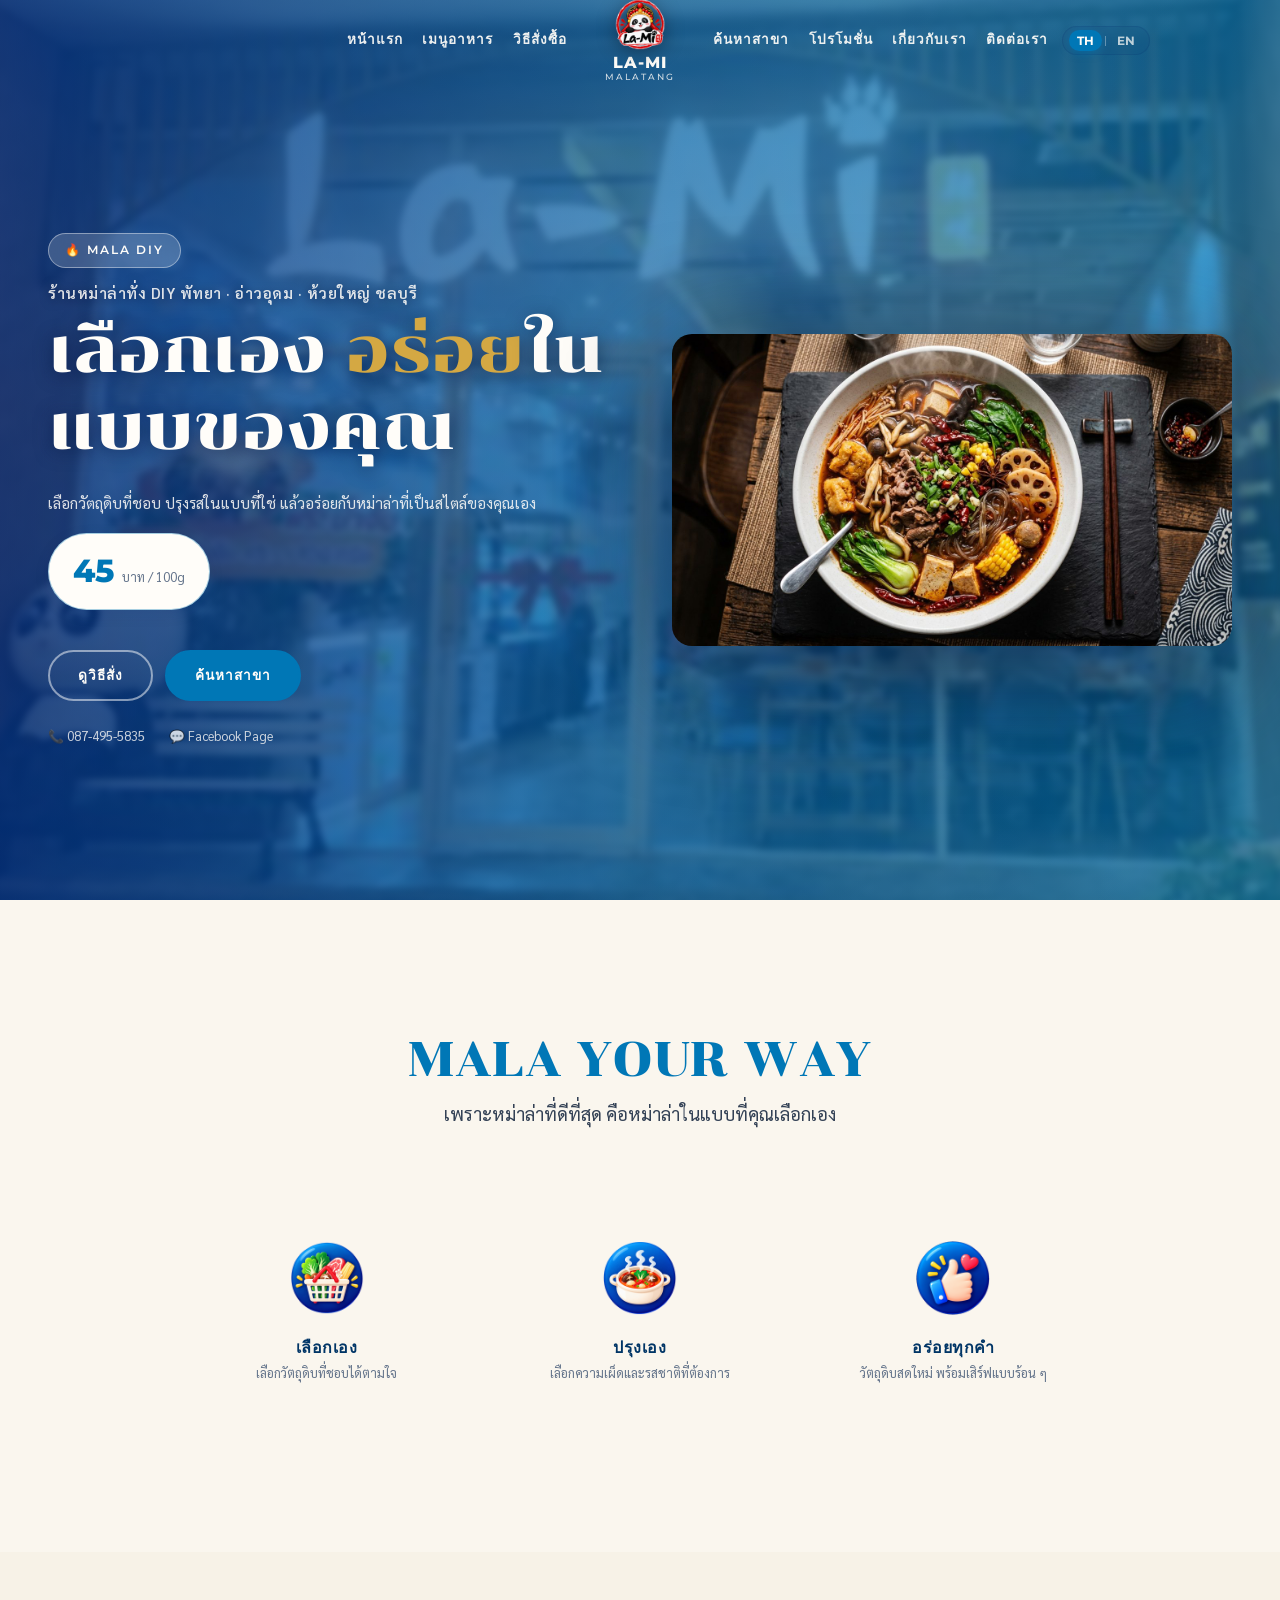
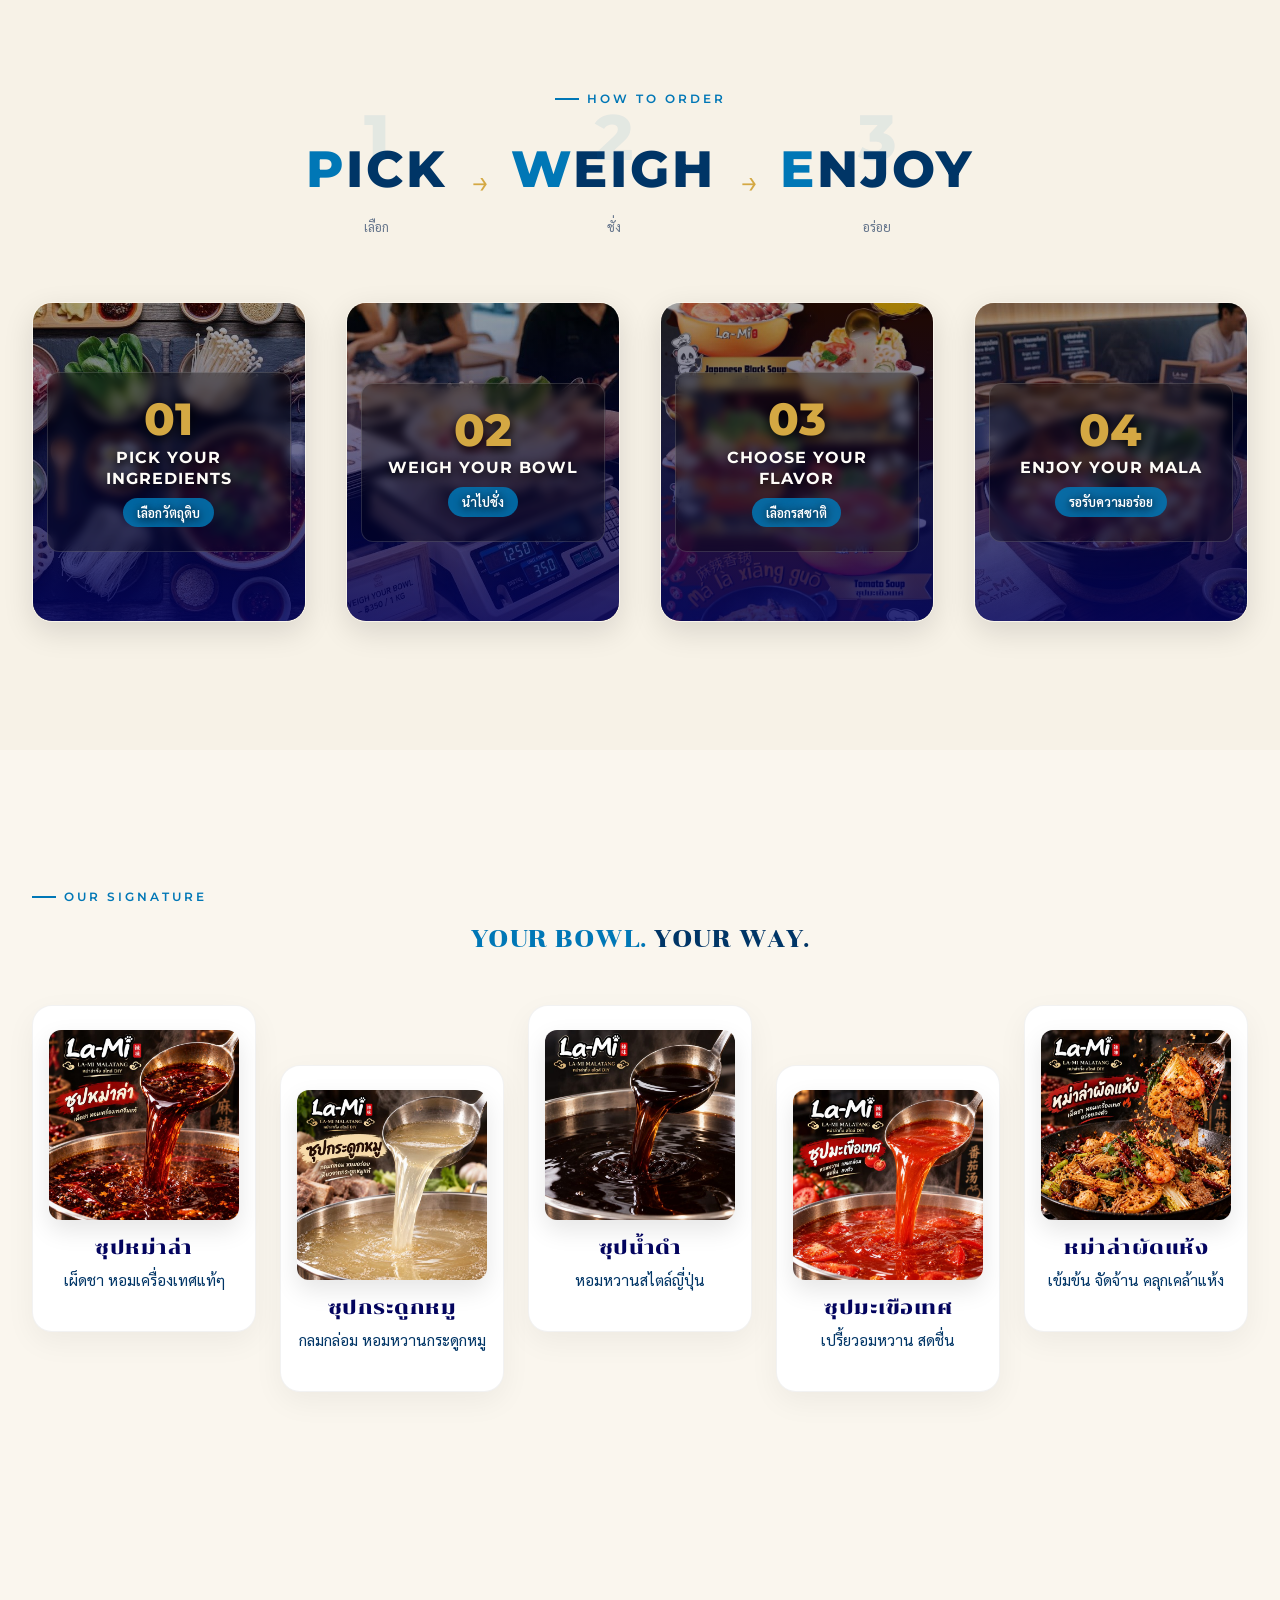
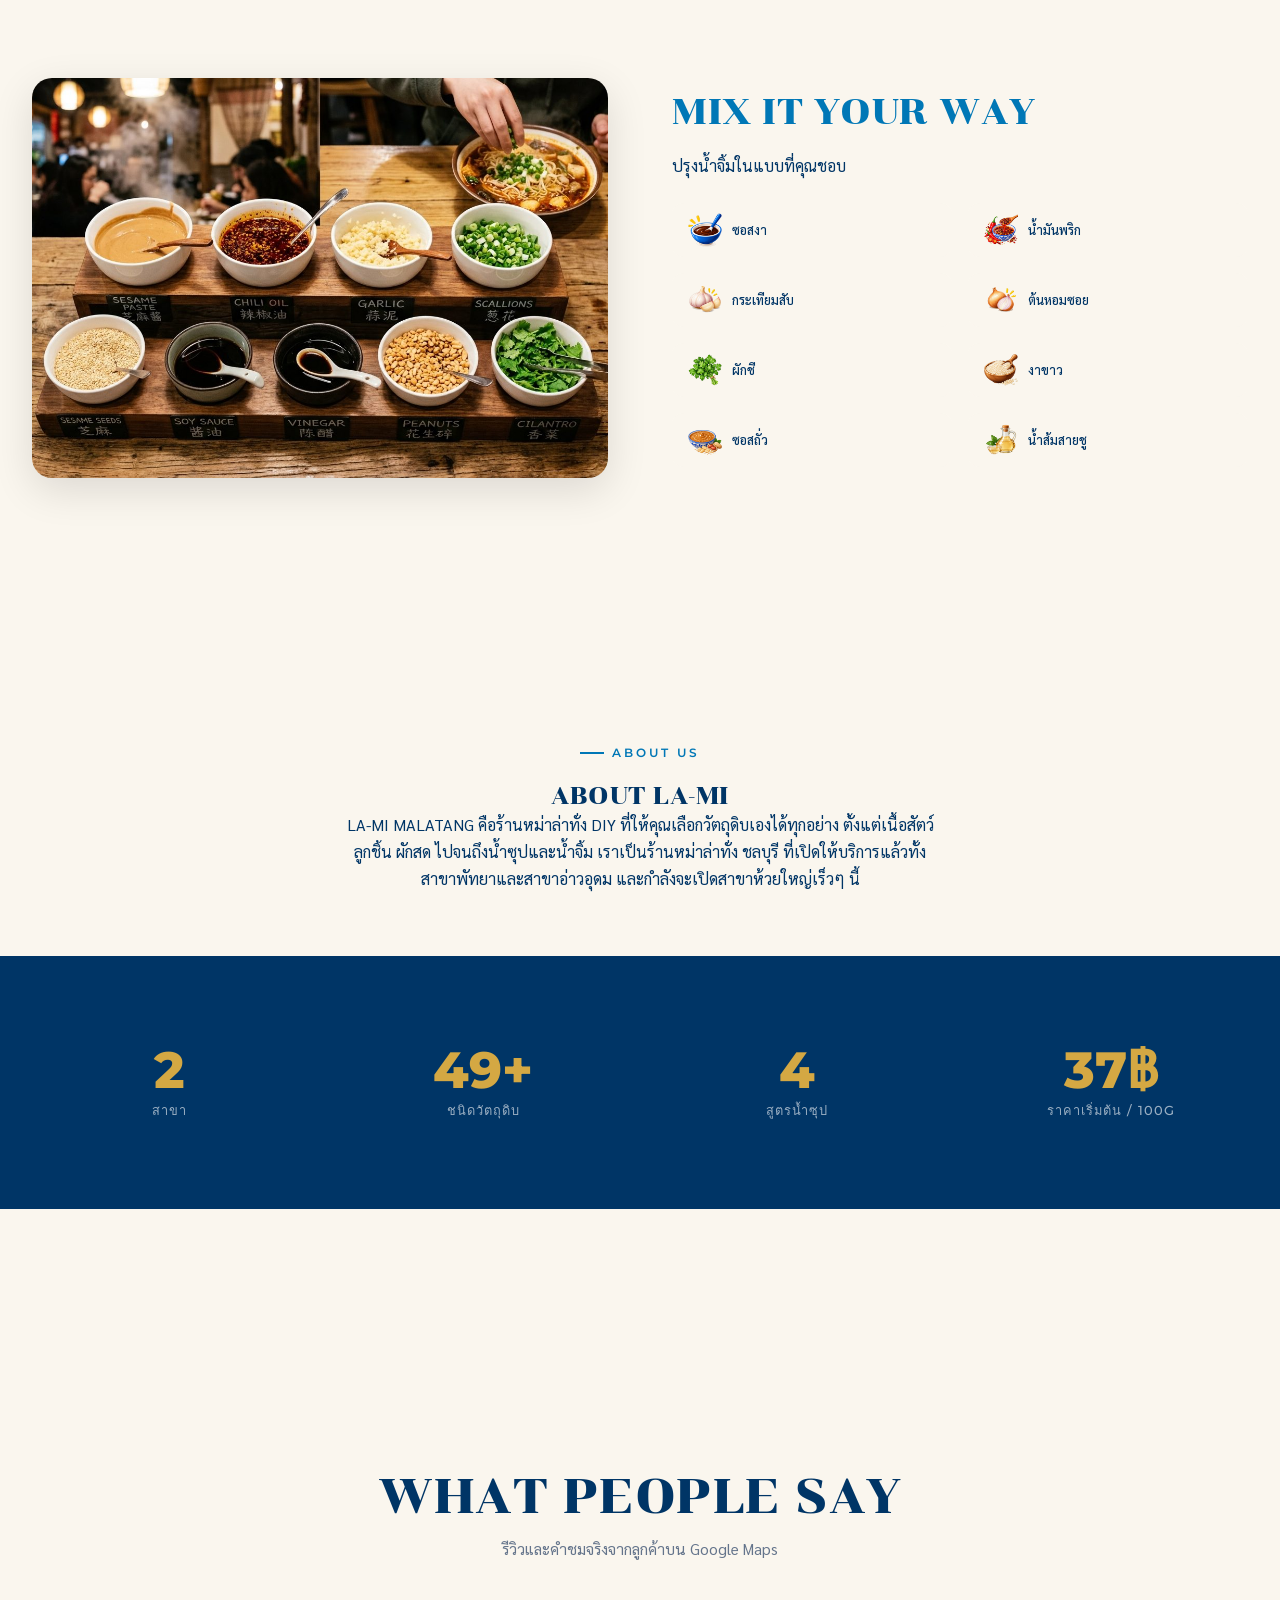
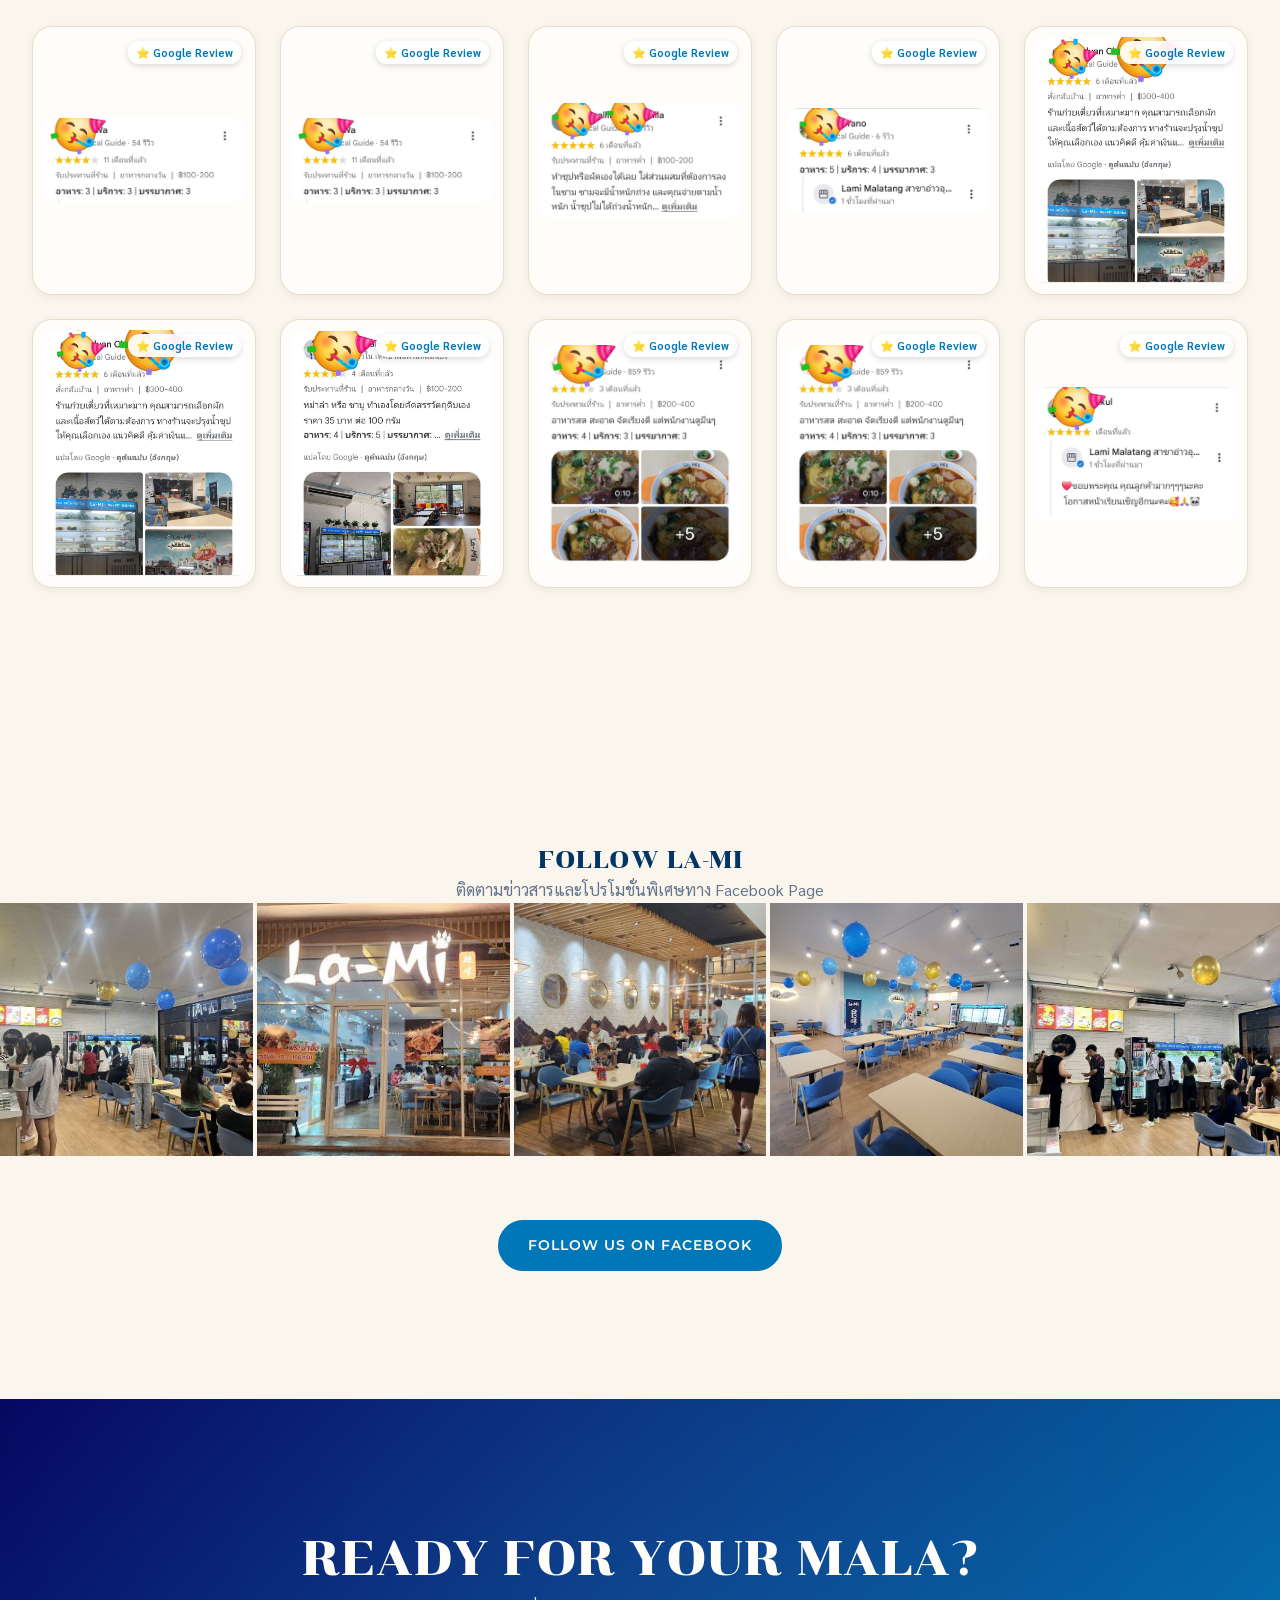
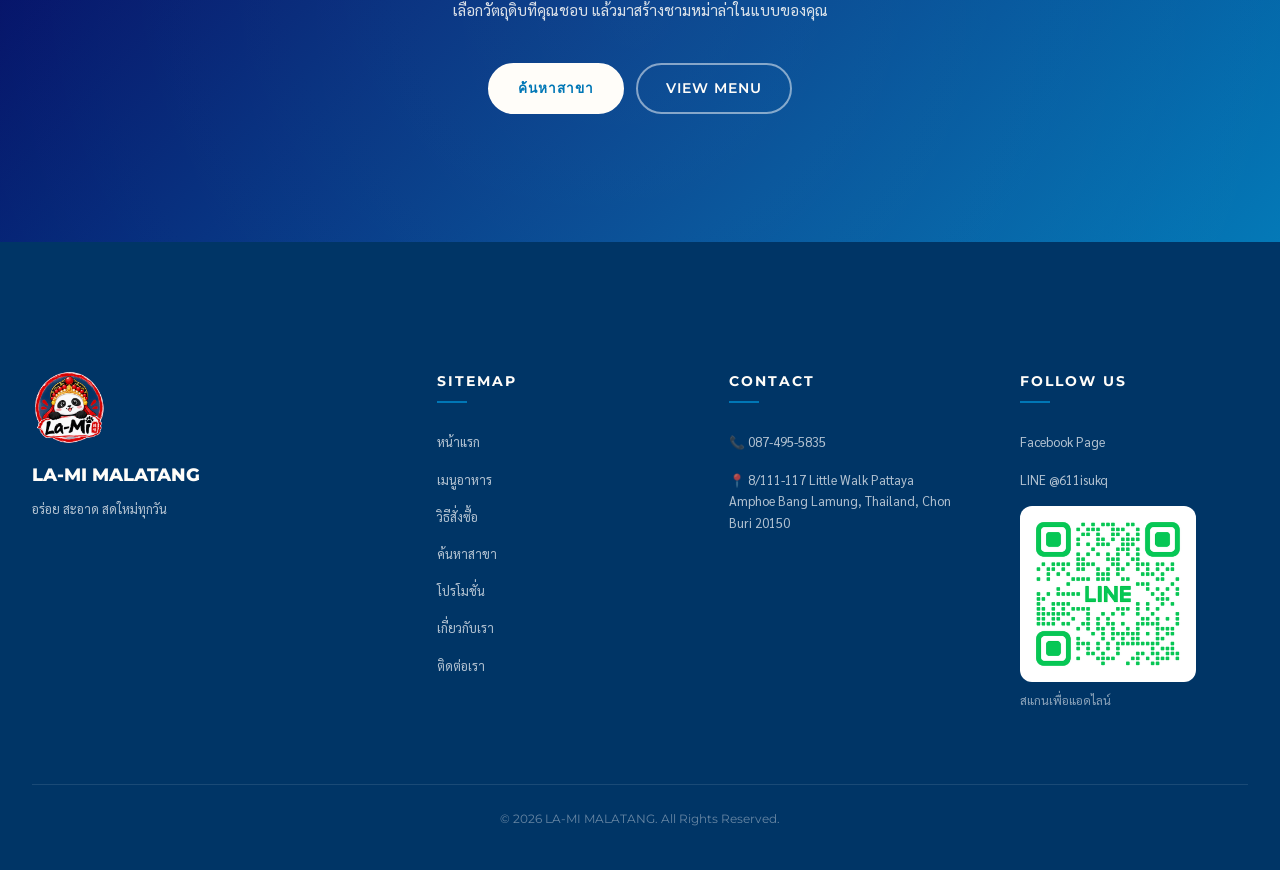
==== index.html @ 92bacda1 "feat: swap in the round panda logo and name Huai Yai in the homepage description Replace the wide ho" ====
<!DOCTYPE html>
<html lang="th">
<head>
    <meta charset="UTF-8">
    <meta name="viewport" content="width=device-width, initial-scale=1.0">
    <title data-i18n="doc_title_home">LA-MI MALATANG | ร้านหม่าล่าทั่ง DIY พัทยา - อ่าวอุดม - ห้วยใหญ่ ชลบุรี</title>
    <meta name="description" content="LA-MI MALATANG ร้านหม่าล่าทั่ง DIY พัทยา - อ่าวอุดม - ห้วยใหญ่ ชลบุรี เลือกวัตถุดิบและน้ำซุปเองได้ ชั่งน้ำหนัก 45 บาท/100g ดูเมนู โปรโมชั่น และข้อมูลทุกสาขา">
    <link rel="icon" href="/favicon.ico" sizes="any">
    <link rel="icon" type="image/png" sizes="48x48" href="/assets/images/favicon-48.png">
    <link rel="icon" type="image/png" sizes="96x96" href="/assets/images/favicon-96.png">
    <link rel="icon" type="image/png" sizes="192x192" href="/assets/images/icon-192.png">
    <link rel="apple-touch-icon" sizes="180x180" href="/assets/images/apple-touch-icon.png">
    <link rel="stylesheet" href="/assets/css/styles.css?v=20260922a">
    <link rel="canonical" href="https://www.la-mi-malatang.com/">
    <meta name="robots" content="index, follow, max-image-preview:large">
    <meta name="theme-color" content="#0077B6">

    <!-- OPEN GRAPH / SOCIAL SHARING -->
    <meta property="og:type" content="restaurant">
    <meta property="og:site_name" content="LA-MI MALATANG">
    <meta property="og:locale" content="th_TH">
    <meta property="og:locale:alternate" content="en_US">
    <meta property="og:url" content="https://www.la-mi-malatang.com/">
    <meta property="og:title" content="LA-MI MALATANG | ร้านหม่าล่าทั่ง DIY พัทยา - อ่าวอุดม - ห้วยใหญ่ ชลบุรี">
    <meta property="og:description" content="LA-MI MALATANG ร้านหม่าล่าทั่ง DIY พัทยา - อ่าวอุดม - ห้วยใหญ่ ชลบุรี เลือกวัตถุดิบและน้ำซุปเองได้ ชั่งน้ำหนัก 45 บาท/100g ดูเมนู โปรโมชั่น และข้อมูลทุกสาขา">
    <meta property="og:image" content="https://www.la-mi-malatang.com/assets/images/hero_mala_bowl.jpg">
    <meta property="og:image:alt" content="LA-MI MALATANG หม่าล่าทั่ง">
    <meta name="twitter:card" content="summary_large_image">
    <meta name="twitter:title" content="LA-MI MALATANG | ร้านหม่าล่าทั่ง DIY พัทยา - อ่าวอุดม - ห้วยใหญ่ ชลบุรี">
    <meta name="twitter:description" content="LA-MI MALATANG ร้านหม่าล่าทั่ง DIY พัทยา - อ่าวอุดม - ห้วยใหญ่ ชลบุรี เลือกวัตถุดิบและน้ำซุปเองได้ ชั่งน้ำหนัก 45 บาท/100g ดูเมนู โปรโมชั่น และข้อมูลทุกสาขา">
    <meta name="twitter:image" content="https://www.la-mi-malatang.com/assets/images/hero_mala_bowl.jpg">

    <!-- STRUCTURED DATA (Schema.org / JSON-LD) -->
    <script type="application/ld+json">
{
  "@context": "https://schema.org",
  "@graph": [
    {
      "@type": "Organization",
      "@id": "https://www.la-mi-malatang.com/#organization",
      "name": "LA-MI MALATANG",
      "alternateName": "ลามิ หม่าล่าทั่ง",
      "url": "https://www.la-mi-malatang.com/",
      "logo": {
        "@type": "ImageObject",
        "url": "https://www.la-mi-malatang.com/assets/images/logo.png"
      },
      "telephone": "+66874955835",
      "sameAs": [
        "https://www.facebook.com/profile.php?id=100093087823403",
        "https://lin.ee/z2csSbv"
      ],
      "contactPoint": [
        {
          "@type": "ContactPoint",
          "telephone": "+66874955835",
          "contactType": "customer service",
          "availableLanguage": [
            "th",
            "en"
          ]
        }
      ]
    },
    {
      "@type": "WebSite",
      "@id": "https://www.la-mi-malatang.com/#website",
      "url": "https://www.la-mi-malatang.com/",
      "name": "LA-MI MALATANG",
      "inLanguage": [
        "th",
        "en"
      ],
      "publisher": {
        "@id": "https://www.la-mi-malatang.com/#organization"
      }
    },
    {
      "@type": "Restaurant",
      "@id": "https://www.la-mi-malatang.com/branches/pattaya#restaurant",
      "name": "LA-MI MALATANG PATTAYA",
      "alternateName": "ลามิ หม่าล่าทั่ง สาขาพัทยา",
      "image": "https://www.la-mi-malatang.com/assets/images/branches/branch_pattaya.jpg",
      "url": "https://www.la-mi-malatang.com/branches/pattaya",
      "telephone": "+66874955835",
      "priceRange": "฿฿",
      "currenciesAccepted": "THB",
      "servesCuisine": [
        "Chinese",
        "Sichuan",
        "Malatang"
      ],
      "hasMenu": "https://www.la-mi-malatang.com/menu",
      "parentOrganization": {
        "@id": "https://www.la-mi-malatang.com/#organization"
      },
      "address": {
        "@type": "PostalAddress",
        "streetAddress": "8/111-117 Little Walk Pattaya",
        "addressLocality": "Bang Lamung",
        "addressRegion": "Chon Buri",
        "addressCountry": "TH",
        "postalCode": "20150"
      },
      "openingHoursSpecification": [
        {
          "@type": "OpeningHoursSpecification",
          "dayOfWeek": [
            "Monday",
            "Tuesday",
            "Wednesday",
            "Thursday",
            "Friday",
            "Saturday",
            "Sunday"
          ],
          "opens": "11:00",
          "closes": "22:00"
        }
      ],
      "hasMap": "https://www.google.com/maps?cid=8609748477386677717",
      "sameAs": [
        "https://www.facebook.com/profile.php?id=100093087823403",
        "https://lin.ee/z2csSbv"
      ],
      "geo": {
        "@type": "GeoCoordinates",
        "latitude": "12.9357576",
        "longitude": "100.9011316"
      }
    },
    {
      "@type": "Restaurant",
      "@id": "https://www.la-mi-malatang.com/branches/ao-udom#restaurant",
      "name": "LA-MI MALATANG AO UDOM",
      "alternateName": "ลามิ หม่าล่าทั่ง สาขาอ่าวอุดม",
      "image": "https://www.la-mi-malatang.com/assets/images/branches/branch_aoudom.jpg",
      "url": "https://www.la-mi-malatang.com/branches/ao-udom",
      "telephone": "+66874955835",
      "priceRange": "฿฿",
      "currenciesAccepted": "THB",
      "servesCuisine": [
        "Chinese",
        "Sichuan",
        "Malatang"
      ],
      "hasMenu": "https://www.la-mi-malatang.com/menu",
      "parentOrganization": {
        "@id": "https://www.la-mi-malatang.com/#organization"
      },
      "address": {
        "@type": "PostalAddress",
        "streetAddress": "อ่าวอุดม",
        "addressLocality": "ศรีราชา",
        "addressRegion": "ชลบุรี",
        "addressCountry": "TH"
      },
      "openingHoursSpecification": [
        {
          "@type": "OpeningHoursSpecification",
          "dayOfWeek": [
            "Monday",
            "Tuesday",
            "Wednesday",
            "Thursday",
            "Friday",
            "Saturday",
            "Sunday"
          ],
          "opens": "11:00",
          "closes": "22:00"
        }
      ],
      "hasMap": "https://www.google.com/maps?cid=16844624302920910199",
      "sameAs": [
        "https://www.facebook.com/profile.php?id=100093087823403",
        "https://lin.ee/z2csSbv"
      ],
      "geo": {
        "@type": "GeoCoordinates",
        "latitude": "13.1233579",
        "longitude": "100.9144000"
      }
    },
    {
      "@type": "Restaurant",
      "@id": "https://www.la-mi-malatang.com/branches/huai-yai#restaurant",
      "name": "LA-MI MALATANG HUAI YAI",
      "alternateName": "ลามิ หม่าล่าทั่ง สาขาห้วยใหญ่",
      "image": "https://www.la-mi-malatang.com/assets/images/branches/branch_huaiyai_coming_soon.jpg",
      "url": "https://www.la-mi-malatang.com/branches/huai-yai",
      "telephone": "+66874955835",
      "priceRange": "฿฿",
      "currenciesAccepted": "THB",
      "servesCuisine": [
        "Chinese",
        "Sichuan",
        "Malatang"
      ],
      "hasMenu": "https://www.la-mi-malatang.com/menu",
      "parentOrganization": {
        "@id": "https://www.la-mi-malatang.com/#organization"
      },
      "address": {
        "@type": "PostalAddress",
        "streetAddress": "Huai Yai",
        "addressLocality": "Bang Lamung",
        "addressRegion": "Chon Buri",
        "postalCode": "20150",
        "addressCountry": "TH"
      },
      "geo": {
        "@type": "GeoCoordinates",
        "latitude": "12.8590613",
        "longitude": "100.9201481"
      },
      "hasMap": "https://www.google.com/maps?cid=11926590230340853389",
      "sameAs": [
        "https://www.facebook.com/profile.php?id=100093087823403",
        "https://lin.ee/z2csSbv"
      ]
    }
  ]
}
    </script>
</head>
<body>
    <!-- HEADER -->
    <header class="header">
        <div class="header__inner">
            <div class="header__left">
                <nav class="nav">
                    <a href="/" class="nav__link active" data-i18n="nav_home">HOME</a>
                    <a href="/menu" class="nav__link" data-i18n="nav_menu">MENU</a>
                    <a href="#how-to-order" class="nav__link" data-i18n="nav_how_to_order">HOW TO ORDER</a>
                </nav>
            </div>
            
            <a href="/" class="header__logo">
                <img src="/assets/images/logo.png?v=20260922" alt="LA-MI MALATANG">
                <div class="header__logo-text">LA-MI<small>MALATANG</small></div>
            </a>
            
            <div class="header__right">
                <nav class="nav">
                    <a href="/branches" class="nav__link" data-i18n="nav_branches">BRANCHES</a>
                    <a href="/promotions" class="nav__link" data-i18n="nav_promotions">PROMOTIONS</a>
                    <a href="#about" class="nav__link" data-i18n="nav_about">ABOUT</a>
                    <a href="#contact" class="nav__link" data-i18n="nav_contact">CONTACT</a>
                </nav>
                <div class="lang-switch">
                    <button class="lang-btn active" data-lang="th">TH</button>
                    <span class="lang-divider">|</span>
                    <button class="lang-btn" data-lang="en">EN</button>
                </div>
            </div>
            
            <div class="nav__toggle" id="navToggle">
                <span></span><span></span><span></span>
            </div>
        </div>
    </header>

    <!-- MOBILE MENU -->
    <div class="mobile-menu__overlay" id="mobileOverlay"></div>
    <div class="mobile-menu" id="mobileMenu">
        <a href="/" class="mobile-menu__link active" data-i18n="nav_home">HOME</a>
        <a href="/menu" class="mobile-menu__link" data-i18n="nav_menu">MENU</a>
        <a href="#how-to-order" class="mobile-menu__link" data-i18n="nav_how_to_order">HOW TO ORDER</a>
        <a href="/branches" class="mobile-menu__link" data-i18n="nav_branches">BRANCHES</a>
        <a href="/promotions" class="mobile-menu__link" data-i18n="nav_promotions">PROMOTIONS</a>
        <a href="#about" class="mobile-menu__link" data-i18n="nav_about">ABOUT</a>
        <a href="#contact" class="mobile-menu__link" data-i18n="nav_contact">CONTACT</a>
        <div class="lang-switch lang-switch--mobile">
            <button class="lang-btn active" data-lang="th">TH</button>
            <span class="lang-divider">|</span>
            <button class="lang-btn" data-lang="en">EN</button>
        </div>
        <div class="mobile-menu__cta">
            <a href="/menu" class="btn btn--outline-white" style="color: var(--clr-primary); border-color: var(--clr-primary);" data-i18n="nav_btn_menu">ดูเมนู</a>
            <a href="/branches" class="btn btn--primary" data-i18n="nav_btn_branch">FIND A BRANCH</a>
        </div>
    </div>

    <!-- HERO SECTION -->
    <section id="home" class="hero">
        <div class="hero__bg">
            <img src="/assets/images/branches/branch_pattaya.jpg" width="408" height="270" alt="" aria-hidden="true">
        </div>
        <div class="hero__overlay"></div>
        <div class="hero__content">
            <div class="hero__text">
                <div class="badge badge--primary" data-i18n="hero_badge">🩵 MALA DIY</div>
                <h1><span class="hero__h1-kicker" data-i18n="hero_h1_kicker">ร้านหม่าล่าทั่ง DIY พัทยา · อ่าวอุดม · ห้วยใหญ่ ชลบุรี</span><span data-i18n="hero_title_1">เลือกเอง </span><span class="text-primary" data-i18n="hero_title_accent">อร่อย</span><span data-i18n="hero_title_2">ในแบบของคุณ</span></h1>
                <p class="hero__subtitle" data-i18n="hero_subtitle">เลือกวัตถุดิบที่ชอบ ปรุงรสในแบบที่ใช่ แล้วอร่อยกับหม่าล่าที่เป็นสไตล์ของคุณเอง</p>
                <div class="hero__price">
                    <span class="hero__price-amount">45</span>
                    <span class="hero__price-unit" data-i18n="hero_price_unit">บาท / 100g</span>
                </div>
                <div class="hero__cta btn-group">
                    <a href="#how-to-order" class="btn btn--outline-white" data-i18n="hero_btn_order">ดูวิธีสั่ง</a>
                    <a href="/branches" class="btn btn--primary" data-i18n="hero_btn_branch">ค้นหาสาขา</a>
                </div>
                <div class="hero__contact">
                    <a href="tel:0874955835">📞 087-495-5835</a>
                    <a href="https://www.facebook.com/profile.php?id=100093087823403" target="_blank" rel="noopener">💬 Facebook Page</a>
                </div>
            </div>
            <div class="hero__visual">
                <img src="/assets/images/hero_mala_bowl.jpg" alt="Mala Bowl">
            </div>
        </div>
    </section>

    <!-- BRAND STATEMENT -->
    <section id="brand" class="section brand-statement reveal">
        <div class="container">
            <h2><span data-i18n="brand_title_1">MALA </span><span class="text-primary" data-i18n="brand_title_accent">YOUR</span><span data-i18n="brand_title_2"> WAY</span></h2>
            <p data-i18n="brand_sub">เพราะหม่าล่าที่ดีที่สุด คือหม่าล่าในแบบที่คุณเลือกเอง</p>
            <div class="brand-features">
                <div class="brand-feature">
                    <div class="brand-feature__icon"><img src="/assets/images/icons/feature_pick.png" width="200" height="200" alt="" loading="lazy"></div>
                    <h3 data-i18n="brand_f1_title">เลือกเอง</h3>
                    <p data-i18n="brand_f1_desc">เลือกวัตถุดิบที่ชอบได้ตามใจ</p>
                </div>
                <div class="brand-feature">
                    <div class="brand-feature__icon"><img src="/assets/images/icons/feature_flavor.png" width="200" height="200" alt="" loading="lazy"></div>
                    <h3 data-i18n="brand_f2_title">ปรุงเอง</h3>
                    <p data-i18n="brand_f2_desc">เลือกความเผ็ดและรสชาติที่ต้องการ</p>
                </div>
                <div class="brand-feature">
                    <div class="brand-feature__icon"><img src="/assets/images/icons/feature_enjoy.png" width="200" height="200" alt="" loading="lazy"></div>
                    <h3 data-i18n="brand_f3_title">อร่อยทุกคำ</h3>
                    <p data-i18n="brand_f3_desc">วัตถุดิบสดใหม่ พร้อมเสิร์ฟแบบร้อน ๆ</p>
                </div>
            </div>
        </div>
    </section>

    <!-- HOW TO ORDER -->
    <section id="how-to-order" class="section section--light reveal">
        <div class="container">
            <div class="text-center mb-xl">
                <div class="section-label" data-i18n="order_label">HOW TO ORDER</div>
            </div>
            <div class="order-keywords">
                <div class="order-keyword">
                    <div class="order-keyword__number">1</div>
                    <div class="order-keyword__word"><span>P</span>ICK</div>
                    <div class="order-keyword__sub" data-i18n="order_kw1_sub">เลือก</div>
                </div>
                <div class="order-keyword">
                    <div class="order-keyword__number">2</div>
                    <div class="order-keyword__word"><span>W</span>EIGH</div>
                    <div class="order-keyword__sub" data-i18n="order_kw2_sub">ชั่ง</div>
                </div>
                <div class="order-keyword">
                    <div class="order-keyword__number">3</div>
                    <div class="order-keyword__word"><span>E</span>NJOY</div>
                    <div class="order-keyword__sub" data-i18n="order_kw3_sub">อร่อย</div>
                </div>
            </div>
            <div class="step-cards">
                <div class="step-card">
                    <div class="step-card__bg">
                        <img src="/assets/images/steps/step1_pick.jpg" alt="เลือกวัตถุดิบ">
                    </div>
                    <div class="step-card__overlay"></div>
                    <div class="step-card__content">
                        <div class="step-card__number">01</div>
                        <h3 data-i18n="step1_title">Pick Your Ingredients</h3>
                        <p data-i18n="step1_desc">เลือกวัตถุดิบ</p>
                    </div>
                </div>
                <div class="step-card">
                    <div class="step-card__bg">
                        <img src="/assets/images/steps/step2_weigh.jpg" alt="นำไปชั่ง">
                    </div>
                    <div class="step-card__overlay"></div>
                    <div class="step-card__content">
                        <div class="step-card__number">02</div>
                        <h3 data-i18n="step2_title">Weigh Your Bowl</h3>
                        <p data-i18n="step2_desc">นำไปชั่ง</p>
                    </div>
                </div>
                <div class="step-card">
                    <div class="step-card__bg">
                        <img src="/assets/images/steps/step3_flavor.jpg" alt="เลือกรสชาติ">
                    </div>
                    <div class="step-card__overlay"></div>
                    <div class="step-card__content">
                        <div class="step-card__number">03</div>
                        <h3 data-i18n="step3_title">Choose Your Flavor</h3>
                        <p data-i18n="step3_desc">เลือกรสชาติ</p>
                    </div>
                </div>
                <div class="step-card">
                    <div class="step-card__bg">
                        <img src="/assets/images/steps/step4_enjoy.jpg" alt="รอรับความอร่อย">
                    </div>
                    <div class="step-card__overlay"></div>
                    <div class="step-card__content">
                        <div class="step-card__number">04</div>
                        <h3 data-i18n="step4_title">Enjoy Your Mala</h3>
                        <p data-i18n="step4_desc">รอรับความอร่อย</p>
                    </div>
                </div>
            </div>
        </div>
    </section>

    <!-- SIGNATURE SOUPS ZIGZAG -->
    <section id="signature-soups" class="section reveal">
        <div class="container container-wide">
            <div class="section-label text-center">OUR SIGNATURE</div>
            <h2 class="text-center mb-xl"><span class="text-primary">YOUR BOWL.</span> YOUR WAY.</h2>
            
            <div class="staggered-soups">
                <!-- 1 -->
                <div class="staggered-item staggered-up reveal-up" style="transition-delay: 0.1s;">
                    <div class="staggered-img">
                        <img src="/assets/images/menu/soup_mala.jpg" width="700" height="700" alt="ซุปหม่าล่า" loading="lazy">
                    </div>
                    <h3 class="staggered-title">ซุปหม่าล่า</h3>
                    <p>เผ็ดชา หอมเครื่องเทศแท้ๆ</p>
                </div>
                <!-- 2 -->
                <div class="staggered-item staggered-down reveal-up" style="transition-delay: 0.2s;">
                    <div class="staggered-img">
                        <img src="/assets/images/menu/soup_pork_bone.jpg" width="700" height="700" alt="ซุปกระดูกหมู" loading="lazy">
                    </div>
                    <h3 class="staggered-title">ซุปกระดูกหมู</h3>
                    <p>กลมกล่อม หอมหวานกระดูกหมู</p>
                </div>
                <!-- 3 -->
                <div class="staggered-item staggered-up reveal-up" style="transition-delay: 0.3s;">
                    <div class="staggered-img">
                        <img src="/assets/images/menu/soup_black.jpg" width="700" height="700" alt="ซุปน้ำดำ" loading="lazy">
                    </div>
                    <h3 class="staggered-title">ซุปน้ำดำ</h3>
                    <p>หอมหวานสไตล์ญี่ปุ่น</p>
                </div>
                <!-- 4 -->
                <div class="staggered-item staggered-down reveal-up" style="transition-delay: 0.4s;">
                    <div class="staggered-img">
                        <img src="/assets/images/menu/soup_tomato.jpg" width="700" height="700" alt="ซุปมะเขือเทศ" loading="lazy">
                    </div>
                    <h3 class="staggered-title">ซุปมะเขือเทศ</h3>
                    <p>เปรี้ยวอมหวาน สดชื่น</p>
                </div>
                <!-- 5 -->
                <div class="staggered-item staggered-up reveal-up" style="transition-delay: 0.5s;">
                    <div class="staggered-img">
                        <img src="/assets/images/menu/mala_dry_stirfry.jpg" width="700" height="700" alt="หม่าล่าผัดแห้ง" loading="lazy">
                    </div>
                    <h3 class="staggered-title">หม่าล่าผัดแห้ง</h3>
                    <p>เข้มข้น จัดจ้าน คลุกเคล้าแห้ง</p>
                </div>
            </div>
        </div>
    </section>

    <!-- SAUCE BAR -->
    <section id="sauce-bar" class="section section--offwhite reveal">
        <div class="container container-wide">
            <div class="sauce-bar__grid">
                <div class="sauce-bar__image reveal-left">
                    <img src="/assets/images/sauce_bar.jpg" alt="Sauce Bar">
                </div>
                <div class="sauce-bar__content reveal-right">
                    <h2><span data-i18n="sauce_title_1">MIX IT </span><span class="text-primary" data-i18n="sauce_title_accent">YOUR WAY</span></h2>
                    <p data-i18n="sauce_desc">ปรุงน้ำจิ้มในแบบที่คุณชอบ</p>
                    <div class="sauce-items">
                        <div class="sauce-item"><div class="sauce-item__icon"><img src="/assets/images/icons/sauce_sesame.png" width="128" height="128" alt="" loading="lazy"></div><span data-i18n="sauce_1">ซอสงา</span></div>
                        <div class="sauce-item"><div class="sauce-item__icon"><img src="/assets/images/icons/sauce_chilli_oil.png" width="128" height="128" alt="" loading="lazy"></div><span data-i18n="sauce_2">น้ำมันพริก</span></div>
                        <div class="sauce-item"><div class="sauce-item__icon"><img src="/assets/images/icons/sauce_garlic.png" width="128" height="128" alt="" loading="lazy"></div><span data-i18n="sauce_3">กระเทียมสับ</span></div>
                        <div class="sauce-item"><div class="sauce-item__icon"><img src="/assets/images/icons/sauce_spring_onion.png" width="128" height="128" alt="" loading="lazy"></div><span data-i18n="sauce_4">ต้นหอมซอย</span></div>
                        <div class="sauce-item"><div class="sauce-item__icon"><img src="/assets/images/icons/sauce_coriander.png" width="128" height="128" alt="" loading="lazy"></div><span data-i18n="sauce_5">ผักชี</span></div>
                        <div class="sauce-item"><div class="sauce-item__icon"><img src="/assets/images/icons/sauce_white_sesame.png" width="128" height="128" alt="" loading="lazy"></div><span data-i18n="sauce_6">งาขาว</span></div>
                        <div class="sauce-item"><div class="sauce-item__icon"><img src="/assets/images/icons/sauce_peanut.png" width="128" height="128" alt="" loading="lazy"></div><span data-i18n="sauce_7">ซอสถั่ว</span></div>
                        <div class="sauce-item"><div class="sauce-item__icon"><img src="/assets/images/icons/sauce_vinegar.png" width="128" height="128" alt="" loading="lazy"></div><span data-i18n="sauce_8">น้ำส้มสายชู</span></div>
                    </div>
                </div>
            </div>
        </div>
    </section>

    <!-- ABOUT -->
    <section id="about" class="section reveal">
        <div class="container text-center">
            <div class="section-label" data-i18n="about_label">ABOUT US</div>
            <h2 data-i18n="about_title">ABOUT LA-MI</h2>
            <p style="max-width: 600px; margin: 0 auto var(--space-xl);" data-i18n="about_desc">LA-MI MALATANG คือร้านหม่าล่าทั่ง DIY ที่ให้คุณเลือกวัตถุดิบเองได้ทุกอย่าง ตั้งแต่เนื้อสัตว์ ลูกชิ้น ผักสด ไปจนถึงน้ำซุปและน้ำจิ้ม เราเป็นร้านหม่าล่าทั่ง ชลบุรี ที่เปิดให้บริการแล้วทั้งสาขาพัทยาและสาขาอ่าวอุดม และกำลังจะเปิดสาขาห้วยใหญ่เร็วๆ นี้</p>
        </div>
        <div class="section--dark" style="padding: var(--space-xl) 0; margin-top: var(--space-lg);">
            <div class="container">
                <div class="counters">
                    <div class="counter">
                        <div class="counter__number" data-count="3">0</div>
                        <div class="counter__label" data-i18n="counter_branches">สาขา</div>
                    </div>
                    <div class="counter">
                        <div class="counter__number" data-count="60" data-suffix="+">0</div>
                        <div class="counter__label" data-i18n="counter_items">ชนิดวัตถุดิบ</div>
                    </div>
                    <div class="counter">
                        <div class="counter__number" data-count="5">0</div>
                        <div class="counter__label" data-i18n="counter_soups">สูตรซุป</div>
                    </div>
                    <div class="counter">
                        <div class="counter__number" data-count="45" data-suffix="฿">0</div>
                        <div class="counter__label" data-i18n="counter_price_label">ราคาเริ่มต้น / 100g</div>
                    </div>
                </div>
            </div>
        </div>
    </section>

    <!-- REVIEWS -->
    <section id="reviews" class="section section--offwhite reveal">
        <div class="container" style="max-width: 1320px;">
            <div class="section-heading text-center mb-xl">
                <h2 data-i18n="review_title">WHAT PEOPLE SAY</h2>
                <p class="text-muted" data-i18n="review_sub">รีวิวและคำชมจริงจากลูกค้าบน Google Maps</p>
            </div>
            <div class="real-review-grid">
                <div class="real-review-card">
                    <span class="real-review-card__badge">⭐ Google Review</span>
                    <img src="/assets/images/reviews/review_1.jpg" alt="Google Review 1" loading="lazy">
                </div>
                <div class="real-review-card">
                    <span class="real-review-card__badge">⭐ Google Review</span>
                    <img src="/assets/images/reviews/review_2.jpg" alt="Google Review 2" loading="lazy">
                </div>
                <div class="real-review-card">
                    <span class="real-review-card__badge">⭐ Google Review</span>
                    <img src="/assets/images/reviews/review_3.jpg" alt="Google Review 3" loading="lazy">
                </div>
                <div class="real-review-card">
                    <span class="real-review-card__badge">⭐ Google Review</span>
                    <img src="/assets/images/reviews/review_4.jpg" alt="Google Review 4" loading="lazy">
                </div>
                <div class="real-review-card">
                    <span class="real-review-card__badge">⭐ Google Review</span>
                    <img src="/assets/images/reviews/review_5.jpg" alt="Google Review 5" loading="lazy">
                </div>
                <div class="real-review-card">
                    <span class="real-review-card__badge">⭐ Google Review</span>
                    <img src="/assets/images/reviews/review_6.jpg" alt="Google Review 6" loading="lazy">
                </div>
                <div class="real-review-card">
                    <span class="real-review-card__badge">⭐ Google Review</span>
                    <img src="/assets/images/reviews/review_7.jpg" alt="Google Review 7" loading="lazy">
                </div>
                <div class="real-review-card">
                    <span class="real-review-card__badge">⭐ Google Review</span>
                    <img src="/assets/images/reviews/review_8.jpg" alt="Google Review 8" loading="lazy">
                </div>
                <div class="real-review-card">
                    <span class="real-review-card__badge">⭐ Google Review</span>
                    <img src="/assets/images/reviews/review_9.jpg" alt="Google Review 9" loading="lazy">
                </div>
                <div class="real-review-card">
                    <span class="real-review-card__badge">⭐ Google Review</span>
                    <img src="/assets/images/reviews/review_10.jpg" alt="Google Review 10" loading="lazy">
                </div>
            </div>
        </div>
    </section>

    <!-- FACEBOOK / SOCIAL -->
    <section id="social" class="section reveal">
        <div class="container text-center mb-xl">
            <h2 data-i18n="insta_title">FOLLOW LA-MI</h2>
            <p class="text-muted">ติดตามข่าวสารและโปรโมชั่นพิเศษทาง Facebook Page</p>
        </div>
        <div class="insta-grid">
            <div class="insta-item"><img src="/assets/images/storefront_1.jpg" width="900" height="675" alt="บรรยากาศหน้าร้าน LA-MI MALATANG" loading="lazy"></div>
            <div class="insta-item"><img src="/assets/images/branches/branch_pattaya.jpg" width="408" height="270" alt="LA-MI MALATANG สาขาพัทยา" loading="lazy"></div>
            <div class="insta-item"><img src="/assets/images/storefront_2.jpg" width="900" height="582" alt="บรรยากาศภายในร้าน LA-MI MALATANG" loading="lazy"></div>
            <div class="insta-item"><img src="/assets/images/branches/branch_aoudom.jpg" width="408" height="347" alt="LA-MI MALATANG สาขาอ่าวอุดม" loading="lazy"></div>
            <div class="insta-item"><img src="/assets/images/storefront_3.jpg" width="900" height="675" alt="ลูกค้าเลือกวัตถุดิบที่ร้าน LA-MI MALATANG" loading="lazy"></div>
        </div>
        <div class="text-center" style="margin-top: var(--space-xl);">
            <a href="https://www.facebook.com/profile.php?id=100093087823403" target="_blank" rel="noopener" class="btn btn--primary">FOLLOW US ON FACEBOOK</a>
        </div>
    </section>

    <!-- CONTACT CTA -->
    <section id="contact" class="contact-cta reveal">
        <div class="container">
            <h2 data-i18n="contact_title">READY FOR YOUR MALA?</h2>
            <p data-i18n="contact_desc">เลือกวัตถุดิบที่คุณชอบ แล้วมาสร้างชามหม่าล่าในแบบของคุณ</p>
            <div class="btn-group">
                <a href="/branches" class="btn btn--white" data-i18n="nav_btn_branch">FIND A BRANCH</a>
                <a href="/menu" class="btn btn--outline-white" data-i18n="sig_btn">VIEW MENU</a>
            </div>
        </div>
    </section>

    <!-- FOOTER -->
    <footer class="footer">
        <div class="container">
            <div class="footer__grid">
                <div class="footer__brand">
                    <img src="/assets/images/logo.png?v=20260922" alt="LA-MI MALATANG">
                    <div class="footer__brand-name">LA-MI MALATANG</div>
                    <p>อร่อย สะอาด สดใหม่ทุกวัน</p>
                </div>
                <div class="footer__col">
                    <h4 data-i18n="footer_sitemap">SITEMAP</h4>
                    <ul>
                        <li><a href="/" data-i18n="nav_home">Home</a></li>
                        <li><a href="/menu" data-i18n="nav_menu">Menu</a></li>
                        <li><a href="/#how-to-order" data-i18n="nav_how_to_order">How to Order</a></li>
                        <li><a href="/branches" data-i18n="nav_branches">Branches</a></li>
                        <li><a href="/promotions" data-i18n="nav_promotions">Promotions</a></li>
                        <li><a href="/#about" data-i18n="nav_about">About</a></li>
                        <li><a href="/#contact" data-i18n="nav_contact">Contact</a></li>
                    </ul>
                </div>
                <div class="footer__col">
                    <h4 data-i18n="footer_contact">CONTACT</h4>
                    <ul>
                        <li><a href="tel:0874955835">📞 087-495-5835</a></li>
                        <li><a href="https://maps.google.com/?q=8/111-117+Little+Walk+Pattaya+Amphoe+Bang+Lamung+Thailand+Chon+Buri+20150" target="_blank" rel="noopener">📍 8/111-117 Little Walk Pattaya Amphoe Bang Lamung, Thailand, Chon Buri 20150</a></li>
                    </ul>
                </div>
                <div class="footer__col">
                    <h4 data-i18n="footer_follow">FOLLOW US</h4>
                    <ul>
                        <li><a href="https://www.facebook.com/profile.php?id=100093087823403" target="_blank" rel="noopener" data-i18n="footer_fb_page">Facebook Page</a></li>
                        <li><a href="https://lin.ee/z2csSbv" target="_blank" rel="noopener" data-i18n="footer_line">LINE @611isukq</a></li>
                        <li class="footer__qr">
                            <a href="https://lin.ee/z2csSbv" target="_blank" rel="noopener" aria-label="LINE @611isukq"><img src="/assets/images/line_qr.png" width="288" height="288" alt="QR code แอดไลน์ LA-MI MALATANG @611isukq" loading="lazy"></a>
                            <span data-i18n="footer_line_scan">สแกนเพื่อแอดไลน์</span>
                        </li>
                    </ul>
                </div>
            </div>
            <div class="footer__bottom">
                &copy; 2026 LA-MI MALATANG. All Rights Reserved.
            </div>
        </div>
    </footer>

    <script src="/assets/js/i18n.js"></script>
    <script src="/assets/js/app.js"></script>
</body>
</html>
---- assets/css/styles.css ----
/* ==========================================================================
   LA-MI MALATANG — Design System CSS
   Premium / Modern / Spicy / Fresh / Chinese-inspired
   ========================================================================== */

/* ---------- Google Fonts ---------- */
@import url('https://fonts.googleapis.com/css2?family=Chonburi&family=Montserrat:wght@400;500;600;700;800&family=Sarabun:wght@300;400;500;600;700&display=swap');

/* ---------- CSS Custom Properties ---------- */
:root {
    /* Brand Colors */
    --clr-primary: #0077B6;
    --clr-primary-dark: #03045E;
    --clr-primary-light: #00B4D8;
    --clr-primary-glow: rgba(0, 119, 182, 0.25);

    --clr-gold: #D4A843;
    --clr-gold-light: #FAF0D7;
    --clr-gold-dark: #B8902F;

    --clr-green: #4CAF50;
    --clr-green-light: #E8F5E9;
    --clr-orange: #0096C7;

    /* Neutrals */
    --clr-black: #00296B;
    --clr-charcoal: #003566;
    --clr-dark: #00509D;
    --clr-body: #334155;
    --clr-muted: #64748B;
    --clr-border: #E5DEC9;
    --clr-light: #F7F2E7;
    --clr-offwhite: #FAF6EE;
    --clr-white: #FFFDF9;

    /* Typography */
    --ff-display: 'Chonburi', cursive, serif;
    --ff-thai: 'Sarabun', sans-serif;
    --ff-en: 'Montserrat', sans-serif;

    --fs-hero: clamp(2.5rem, 5vw, 4rem);
    --fs-h1: clamp(2rem, 4vw, 3rem);
    --fs-h2: clamp(1.5rem, 3vw, 2.25rem);
    --fs-h3: clamp(1.25rem, 2.5vw, 1.75rem);
    --fs-body: clamp(0.95rem, 1.2vw, 1.1rem);
    --fs-small: clamp(0.8rem, 1vw, 0.9rem);
    --fs-xs: 0.75rem;

    /* Spacing */
    --space-xs: 0.5rem;
    --space-sm: 1rem;
    --space-md: 1.5rem;
    --space-lg: 2.5rem;
    --space-xl: 4rem;
    --space-2xl: 6rem;
    --space-3xl: 8rem;

    /* Layout */
    --container-max: 1280px;
    --container-wide: 1440px;
    --header-height: 80px;

    /* Borders & Radius */
    --radius-sm: 8px;
    --radius-md: 12px;
    --radius-lg: 20px;
    --radius-xl: 28px;
    --radius-full: 9999px;

    /* Shadows */
    --shadow-sm: 0 2px 8px rgba(0,0,0,0.06);
    --shadow-md: 0 4px 20px rgba(0,0,0,0.08);
    --shadow-lg: 0 12px 40px rgba(0,0,0,0.12);
    --shadow-red: 0 4px 20px rgba(0, 119, 182, 0.2);
    --shadow-red-lg: 0 8px 30px rgba(0, 119, 182, 0.35);
    --shadow-gold: 0 4px 20px rgba(212, 168, 67, 0.2);

    /* Transitions */
    --ease: cubic-bezier(0.4, 0, 0.2, 1);
    --transition: all 0.3s var(--ease);
    --transition-slow: all 0.5s var(--ease);
    --transition-fast: all 0.15s var(--ease);
}

/* ---------- Reset ---------- */
*, *::before, *::after { box-sizing: border-box; margin: 0; padding: 0; }
html { scroll-behavior: smooth; font-size: 16px; scroll-padding-top: var(--header-height); }
body {
    font-family: var(--ff-thai);
    background-color: var(--clr-offwhite);
    color: var(--clr-charcoal);
    line-height: 1.7;
    font-weight: 400;
    -webkit-font-smoothing: antialiased;
    -moz-osx-font-smoothing: grayscale;
    overflow-x: hidden;
}
a { color: inherit; text-decoration: none; transition: var(--transition); }
ul, ol { list-style: none; }
img { max-width: 100%; height: auto; display: block; }
button, input, select, textarea { font-family: inherit; border: none; outline: none; background: none; }

/* ---------- Typography ---------- */
h1, h2, h3, .font-display {
    font-family: var(--ff-display);
    font-weight: 400;
    line-height: 1.3;
    letter-spacing: 0.5px;
}
.font-en { font-family: var(--ff-en); }
.font-th { font-family: var(--ff-thai); }
.font-en-bold { font-family: var(--ff-en); font-weight: 700; }

/* ---------- Section Label (English small text above heading) ---------- */
.section-label {
    font-family: var(--ff-en);
    font-weight: 600;
    font-size: var(--fs-xs);
    letter-spacing: 3px;
    text-transform: uppercase;
    color: var(--clr-primary);
    display: inline-flex;
    align-items: center;
    gap: 8px;
    margin-bottom: var(--space-sm);
}
.section-label::before {
    content: '';
    width: 24px;
    height: 2px;
    background: var(--clr-primary);
}

/* ---------- Container ---------- */
.container {
    max-width: var(--container-max);
    margin: 0 auto;
    padding: 0 clamp(1rem, 3vw, 2rem);
}
.container-wide {
    max-width: var(--container-wide);
    margin: 0 auto;
    padding: 0 clamp(1rem, 3vw, 2rem);
}

/* ---------- Section Spacing ---------- */
.section {
    padding: var(--space-3xl) 0;
}
.section-sm {
    padding: var(--space-xl) 0;
}
.section--dark {
    background-color: var(--clr-charcoal);
    color: var(--clr-white);
}
.section--offwhite {
    background-color: var(--clr-offwhite);
}
.section--light {
    background-color: var(--clr-light);
}

/* ---------- Section Headings ---------- */
.section-heading {
    text-align: center;
    margin-bottom: var(--space-xl);
}
.section-heading h2 {
    font-size: var(--fs-h1);
    color: var(--clr-charcoal);
    margin-bottom: var(--space-xs);
}
.section-heading p {
    font-size: var(--fs-body);
    color: var(--clr-muted);
    max-width: 600px;
    margin: 0 auto;
}
.section--dark .section-heading h2 { color: var(--clr-white); }
.section--dark .section-heading p { color: rgba(255,255,255,0.7); }

/* ---------- HEADER ---------- */
.header {
    position: fixed;
    top: 0;
    left: 0;
    right: 0;
    z-index: 1000;
    height: var(--header-height);
    display: flex;
    align-items: center;
    transition: var(--transition);
    background: transparent;
}
.header.scrolled {
    background: rgba(255, 255, 255, 0.97);
    backdrop-filter: blur(12px);
    box-shadow: 0 2px 20px rgba(0,0,0,0.08);
}
.header.scrolled .header__logo-text,
.header.scrolled .nav__link {
    color: var(--clr-charcoal);
}
.header__inner {
    max-width: var(--container-wide);
    margin: 0 auto;
    padding: 0 clamp(1rem, 3vw, 2rem);
    width: 100%;
    display: flex;
    justify-content: space-between;
    align-items: center;
}
.header__left {
    display: flex;
    flex: 1;
    justify-content: flex-end;
    align-items: center;
}
.header__right {
    display: flex;
    flex: 1;
    justify-content: flex-start;
    align-items: center;
}
.header__logo {
    display: flex;
    align-items: center;
    justify-content: center;
    flex-direction: column;
    gap: 5px;
    flex-shrink: 0;
    margin: 0 clamp(1rem, 3vw, 3rem);
}
.header__logo img {
    height: 52px;
    width: auto;
}
.header__logo-text {
    font-family: var(--ff-en);
    font-weight: 800;
    font-size: 1rem;
    color: var(--clr-charcoal);
    letter-spacing: 1px;
    transition: var(--transition);
    line-height: 1;
    text-align: center;
}
.header__logo-text small {
    display: block;
    font-size: 0.55rem;
    font-weight: 500;
    letter-spacing: 2px;
    opacity: 0.8;
    margin-top: 2px;
}
.header.scrolled .header__logo-text { color: var(--clr-charcoal); }

/* Nav */
.nav { 
    display: flex; 
    align-items: center;
    gap: clamp(10px, 1.5vw, 25px);
}
.nav__link {
    font-family: var(--ff-en);
    font-weight: 600;
    font-size: 0.85rem;
    letter-spacing: 1px;
    color: var(--clr-charcoal);
    position: relative;
    padding: 4px 0;
    transition: var(--transition);
}
.nav__link::after {
    content: '';
    position: absolute;
    bottom: -2px;
    left: 0;
    width: 0;
    height: 2px;
    background: var(--clr-primary);
    transition: var(--transition);
}
.nav__link:hover::after,
.nav__link.active::after {
    width: 100%;
}
.nav__link:hover { color: var(--clr-primary); }
.header.scrolled .nav__link:hover { color: var(--clr-primary); }

/* Language Switcher */
.lang-switch {
    display: inline-flex;
    align-items: center;
    gap: 2px;
    background: rgba(0, 41, 107, 0.06);
    border: 1px solid rgba(0, 41, 107, 0.15);
    padding: 3px 6px;
    border-radius: var(--radius-full);
    margin-left: 14px;
    backdrop-filter: blur(6px);
    transition: var(--transition);
}
.header.scrolled .lang-switch {
    background: rgba(0, 0, 0, 0.05);
    border-color: rgba(0, 0, 0, 0.12);
}
.lang-btn {
    background: none;
    border: none;
    font-family: var(--ff-en);
    font-weight: 700;
    font-size: 0.75rem;
    color: var(--clr-muted);
    cursor: pointer;
    padding: 3px 8px;
    border-radius: 12px;
    transition: var(--transition);
}
.header.scrolled .lang-btn {
    color: var(--clr-muted);
}
.lang-btn:hover {
    color: var(--clr-primary);
}
.header.scrolled .lang-btn:hover {
    color: var(--clr-primary);
}
.lang-btn.active {
    background: var(--clr-primary) !important;
    color: var(--clr-white) !important;
    box-shadow: 0 2px 8px rgba(0, 119, 182, 0.5);
}
.lang-divider {
    font-size: 0.7rem;
    color: rgba(0, 41, 107, 0.3);
}
.header.scrolled .lang-divider {
    color: rgba(0, 0, 0, 0.3);
}

.lang-switch--mobile {
    margin: 16px 0 0 0;
    justify-content: center;
    background: var(--clr-offwhite);
    border: 1px solid var(--clr-border);
    padding: 6px 14px;
}
.lang-switch--mobile .lang-btn {
    font-size: 0.85rem;
    color: var(--clr-charcoal);
}
.lang-switch--mobile .lang-btn.active {
    background: var(--clr-primary) !important;
    color: var(--clr-white) !important;
}

/* Header CTA Buttons */
.header__cta {
    display: flex;
    align-items: center;
    margin-left: clamp(10px, 1.5vw, 25px);
}

/* Mobile Menu Toggle */
.nav__toggle {
    display: none;
    flex-direction: column;
    gap: 5px;
    cursor: pointer;
    padding: 8px;
    z-index: 1001;
}
.nav__toggle span {
    display: block;
    width: 24px;
    height: 2px;
    background: var(--clr-charcoal);
    transition: var(--transition);
    border-radius: 2px;
}
.header.scrolled .nav__toggle span { background: var(--clr-charcoal); }
.nav__toggle.active span:nth-child(1) { transform: rotate(45deg) translate(5px, 5px); }
.nav__toggle.active span:nth-child(2) { opacity: 0; }
.nav__toggle.active span:nth-child(3) { transform: rotate(-45deg) translate(5px, -5px); }

/* ---------- BUTTONS ---------- */
.btn {
    display: inline-flex;
    align-items: center;
    justify-content: center;
    gap: 8px;
    padding: 12px 28px;
    border-radius: var(--radius-full);
    font-family: var(--ff-en);
    font-weight: 600;
    font-size: 0.85rem;
    letter-spacing: 1px;
    text-transform: uppercase;
    cursor: pointer;
    transition: var(--transition);
    white-space: nowrap;
    border: 2px solid transparent;
    text-decoration: none;
}
.btn--primary {
    background: var(--clr-primary);
    color: var(--clr-white);
    border-color: var(--clr-primary);
}
.btn--primary:hover {
    background: var(--clr-primary-dark);
    border-color: var(--clr-primary-dark);
    box-shadow: var(--shadow-red);
    transform: translateY(-2px);
}
.btn--secondary {
    background: transparent;
    color: var(--clr-primary);
    border-color: var(--clr-primary);
}
.btn--secondary:hover {
    background: var(--clr-primary);
    color: var(--clr-white);
    transform: translateY(-2px);
}
.btn--white {
    background: var(--clr-white);
    color: var(--clr-primary);
    border-color: var(--clr-white);
}
.btn--white:hover {
    background: transparent;
    color: var(--clr-white);
    border-color: var(--clr-white);
    transform: translateY(-2px);
}
.btn--outline-white {
    background: transparent;
    color: var(--clr-white);
    border-color: rgba(255,255,255,0.5);
}
.btn--outline-white:hover {
    background: var(--clr-white);
    color: var(--clr-primary);
    border-color: var(--clr-white);
    transform: translateY(-2px);
}
.btn--gold {
    background: var(--clr-gold);
    color: var(--clr-white);
    border-color: var(--clr-gold);
}
.btn--gold:hover {
    background: var(--clr-gold-dark);
    border-color: var(--clr-gold-dark);
    box-shadow: var(--shadow-gold);
    transform: translateY(-2px);
}
.btn--sm {
    padding: 8px 20px;
    font-size: 0.75rem;
}
.btn--lg {
    padding: 16px 36px;
    font-size: 0.9rem;
}
.btn-group {
    display: flex;
    gap: 12px;
    flex-wrap: wrap;
}

/* ---------- BADGE ---------- */
.badge {
    display: inline-flex;
    align-items: center;
    gap: 6px;
    padding: 6px 16px;
    border-radius: var(--radius-full);
    font-family: var(--ff-en);
    font-weight: 600;
    font-size: var(--fs-xs);
    letter-spacing: 2px;
    text-transform: uppercase;
}
.badge--primary {
    background: rgba(0, 119, 182, 0.15);
    color: var(--clr-primary);
    border: 1px solid rgba(0, 119, 182, 0.3);
}
.badge--gold {
    background: rgba(212, 168, 67, 0.15);
    color: var(--clr-gold-dark);
    border: 1px solid rgba(212, 168, 67, 0.3);
}
.badge--white {
    background: rgba(255,255,255,0.15);
    color: var(--clr-white);
    border: 1px solid rgba(255,255,255,0.3);
    backdrop-filter: blur(8px);
}

/* ---------- HERO SECTION ---------- */
.hero {
    position: relative;
    min-height: 100vh;
    display: flex;
    align-items: center;
    background: var(--clr-primary);
    overflow: hidden;
}
.hero__bg {
    position: absolute;
    inset: 0;
    z-index: 0;
}
/* The storefront photo is only 408px wide, so it is upscaled hard here.
   A slight blur reads as depth of field instead of pixelation, and the
   scale hides the soft edges the blur leaves behind. */
.hero__bg img {
    width: 100%;
    height: 100%;
    object-fit: cover;
    object-position: center;
    opacity: 1;
    filter: blur(3px);
    transform: scale(1.06);
}
.hero__overlay {
    position: absolute;
    inset: 0;
    /* A wash of the brand blue (#0077B6, the MALA YOUR WAY heading colour)
       over the photo, then a navy fade on the left only -- white copy needs
       7:1 there, which flat #0077B6 cannot give on its own. */
    background:
        linear-gradient(
            90deg,
            rgba(3, 4, 94, 0.50) 0%,
            rgba(3, 4, 94, 0.15) 50%,
            rgba(3, 4, 94, 0) 100%
        ),
        linear-gradient(
            180deg,
            rgba(0, 119, 182, 0.72) 0%,
            rgba(0, 119, 182, 0.58) 45%,
            rgba(0, 119, 182, 0.70) 100%
        );
    z-index: 1;
}

/* The transparent header sits on the dark hero on the homepage only, so its
   dark type has to flip to light there. Sub-pages open on the light
   .page-hero and keep the default, and the scrolled white bar keeps it too.
   The burger is excluded while active because it then sits over the light
   mobile panel. */
body:has(.hero) .header:not(.scrolled) .nav__link {
    color: rgba(255, 253, 249, 0.92);
}
body:has(.hero) .header:not(.scrolled) .nav__link:hover {
    color: var(--clr-gold);
}
body:has(.hero) .header:not(.scrolled) .header__logo-text {
    color: var(--clr-white);
}
body:has(.hero) .header:not(.scrolled) .header__logo img {
    filter: drop-shadow(0 2px 10px rgba(0, 0, 0, 0.45));
}
body:has(.hero) .header:not(.scrolled) .lang-btn {
    color: rgba(255, 253, 249, 0.72);
}
body:has(.hero) .header:not(.scrolled) .lang-btn:hover {
    color: var(--clr-gold);
}
body:has(.hero) .header:not(.scrolled) .lang-divider {
    color: rgba(255, 255, 255, 0.35);
}
body:has(.hero) .header:not(.scrolled) .nav__toggle:not(.active) span {
    background: var(--clr-white);
}
.hero__content {
    position: relative;
    z-index: 2;
    max-width: var(--container-wide);
    margin: 0 auto;
    padding: 0 clamp(1.5rem, 4vw, 3rem);
    display: grid;
    grid-template-columns: 1fr 1fr;
    gap: var(--space-xl);
    align-items: center;
    width: 100%;
    padding-top: var(--header-height);
}
.hero__text {
    color: var(--clr-white);
}
.hero .badge--primary {
    background: rgba(255, 255, 255, 0.18);
    color: var(--clr-white);
    border-color: rgba(255, 255, 255, 0.4);
    backdrop-filter: blur(8px);
}
.hero__text .badge {
    margin-bottom: var(--space-sm);
    animation: fadeInUp 0.6s var(--ease) 0.2s both;
}
/* Keyword line inside the H1 -- the heading has to name the business and
   the towns, but the display line stays the one that was designed. */
.hero__h1-kicker {
    display: block;
    font-family: var(--ff-thai);
    font-size: clamp(0.8rem, 1.3vw, 0.95rem);
    font-weight: 600;
    letter-spacing: 0.5px;
    color: rgba(255, 253, 249, 0.85);
    margin-bottom: 10px;
    text-shadow: 0 2px 10px rgba(0, 20, 60, 0.5);
}
.hero__text h1 {
    font-size: var(--fs-hero);
    margin-bottom: var(--space-md);
    animation: fadeInUp 0.6s var(--ease) 0.4s both;
    line-height: 1.2;
}
.hero__text h1 span:not(.hero__h1-kicker) {
    color: var(--clr-white);
    text-shadow: 0 2px 18px rgba(0, 20, 60, 0.55);
}
/* Blue-on-blue is invisible, so the accent word goes gold -- 3.3:1 against
   the wash, which clears AA for text this size. */
.hero__text h1 span.text-primary {
    color: var(--clr-gold);
}
.hero__subtitle {
    font-size: var(--fs-body);
    color: rgba(255, 253, 249, 0.85);
    margin-bottom: var(--space-sm);
    max-width: 500px;
    animation: fadeInUp 0.6s var(--ease) 0.6s both;
    line-height: 1.8;
}
.hero__price {
    display: inline-flex;
    align-items: baseline;
    gap: 8px;
    background: var(--clr-white);
    border: 1px solid rgba(0, 119, 182, 0.35);
    box-shadow: 0 4px 16px rgba(0, 41, 107, 0.08);
    padding: 10px 24px;
    border-radius: var(--radius-full);
    margin-bottom: var(--space-lg);
    animation: fadeInUp 0.6s var(--ease) 0.8s both;
}
.hero__price-amount {
    font-family: var(--ff-en);
    font-weight: 800;
    font-size: 2rem;
    color: var(--clr-primary);
}
.hero__price-unit {
    font-size: var(--fs-small);
    color: var(--clr-muted);
}
.hero__cta {
    animation: fadeInUp 0.6s var(--ease) 1s both;
    margin-bottom: var(--space-md);
}
.hero__contact {
    display: flex;
    align-items: center;
    gap: var(--space-md);
    animation: fadeInUp 0.6s var(--ease) 1.2s both;
}
.hero__contact a {
    display: inline-flex;
    align-items: center;
    gap: 6px;
    font-size: var(--fs-small);
    color: rgba(255, 253, 249, 0.78);
    transition: var(--transition);
}
.hero__contact a:hover { color: var(--clr-gold); }

.hero__visual {
    position: relative;
    display: flex;
    justify-content: center;
    align-items: center;
    animation: fadeInRight 0.8s var(--ease) 0.6s both;
}
.hero__visual img {
    max-width: 100%;
    border-radius: var(--radius-lg);
    filter: drop-shadow(0 24px 60px rgba(0, 10, 40, 0.65));
}
/* Floating spice decorations */
.hero__float {
    position: absolute;
    animation: float 3s ease-in-out infinite;
}
.hero__float:nth-child(2) { animation-delay: -1s; }
.hero__float:nth-child(3) { animation-delay: -2s; }

/* Outline button on the light cream sub-page hero. The main hero is dark
   now, so it keeps the plain white outline. */
.page-hero .btn--outline-white {
    color: var(--clr-primary);
    border-color: rgba(0, 119, 182, 0.5);
}
.page-hero .btn--outline-white:hover {
    background: var(--clr-primary);
    color: var(--clr-white);
    border-color: var(--clr-primary);
}

/* ---------- BRAND STATEMENT ---------- */
.brand-statement {
    text-align: center;
    padding: var(--space-3xl) 0;
    background: var(--clr-offwhite);
}
.brand-statement h2 {
    font-size: var(--fs-h1);
    color: var(--clr-charcoal);
    margin-bottom: var(--space-xs);
}
.brand-statement h2 span { color: var(--clr-primary); }
.brand-statement > .container > p {
    font-size: 1.15rem;
    color: var(--clr-body);
    max-width: 600px;
    margin: 0 auto var(--space-xl);
}
.brand-features {
    display: grid;
    grid-template-columns: repeat(3, 1fr);
    gap: var(--space-lg);
    max-width: 900px;
    margin: 0 auto;
}
.brand-feature {
    text-align: center;
    padding: var(--space-lg);
}
/* The icons are now illustrations that carry their own blue disc and
   shading, so the wrapper drops the gradient and the shadow it used to
   draw behind an emoji. */
.brand-feature__icon {
    width: 88px;
    height: 88px;
    display: flex;
    align-items: center;
    justify-content: center;
    margin: 0 auto var(--space-sm);
}
.brand-feature__icon img {
    width: 100%;
    height: 100%;
    object-fit: contain;
    display: block;
}
.brand-feature h3 {
    font-family: var(--ff-en);
    font-weight: 700;
    font-size: 1rem;
    margin-bottom: 4px;
    color: var(--clr-charcoal);
}
.brand-feature p {
    font-size: var(--fs-small);
    color: var(--clr-muted);
}

/* ---------- HOW TO ORDER ---------- */
/* 3-word banner */
.order-keywords {
    display: flex;
    justify-content: center;
    gap: var(--space-xl);
    margin-bottom: var(--space-xl);
    flex-wrap: wrap;
}
.order-keyword {
    text-align: center;
    position: relative;
}
.order-keyword__number {
    font-family: var(--ff-en);
    font-weight: 800;
    font-size: 4rem;
    color: rgba(0, 119, 182, 0.08);
    line-height: 1;
    position: absolute;
    top: -20px;
    left: 50%;
    transform: translateX(-50%);
}
.order-keyword__word {
    font-family: var(--ff-en);
    font-weight: 800;
    font-size: clamp(2rem, 4vw, 3.5rem);
    color: var(--clr-charcoal);
    letter-spacing: 3px;
    text-transform: uppercase;
    transition: var(--transition);
}
.order-keyword__word span { color: var(--clr-primary); }
.order-keyword__sub {
    font-size: var(--fs-small);
    color: var(--clr-muted);
    margin-top: 4px;
}
/* Connector line between keywords */
.order-keyword + .order-keyword::before {
    content: '→';
    font-family: var(--ff-en);
    font-size: 2rem;
    color: var(--clr-gold);
    position: absolute;
    left: -40px;
    top: 50%;
    transform: translateY(-50%);
}

/* Step Cards */
.step-cards {
    display: grid;
    grid-template-columns: repeat(4, 1fr);
    gap: var(--space-lg);
}
.step-card {
    position: relative;
    border-radius: var(--radius-lg);
    height: 320px;
    overflow: hidden;
    box-shadow: 0 10px 30px rgba(0,0,0,0.12);
    transition: all 0.4s var(--ease);
    border: 1px solid rgba(255,255,255,0.1);
    display: flex;
    align-items: center;
    justify-content: center;
    text-align: center;
}
.step-card:hover {
    transform: translateY(-8px);
    box-shadow: 0 20px 45px rgba(0, 119, 182, 0.25);
    border-color: var(--clr-primary);
}
.step-card__bg {
    position: absolute;
    inset: 0;
    width: 100%;
    height: 100%;
}
.step-card__bg img {
    width: 100%;
    height: 100%;
    object-fit: cover;
    object-position: center;
    transition: transform 0.6s var(--ease);
}
.step-card:hover .step-card__bg img {
    transform: scale(1.1);
}
.step-card__overlay {
    position: absolute;
    inset: 0;
    background: linear-gradient(180deg, rgba(0, 0, 0, 0.35) 0%, rgba(3, 4, 94, 0.85) 100%);
    transition: var(--transition);
}
.step-card:hover .step-card__overlay {
    background: linear-gradient(180deg, rgba(0, 119, 182, 0.4) 0%, rgba(3, 4, 94, 0.92) 100%);
}
.step-card__content {
    position: relative;
    z-index: 2;
    padding: var(--space-md) var(--space-sm);
    display: flex;
    flex-direction: column;
    align-items: center;
    justify-content: center;
    text-align: center;
    width: 90%;
    background: rgba(0, 0, 0, 0.3);
    backdrop-filter: blur(4px);
    border: 1px solid rgba(255, 255, 255, 0.15);
    border-radius: var(--radius-md);
}
.step-card__number {
    font-family: var(--ff-en);
    font-weight: 800;
    font-size: 2.8rem;
    color: var(--clr-gold);
    line-height: 1;
    margin-bottom: 6px;
    text-shadow: 0 3px 12px rgba(0,0,0,0.9);
}
.step-card h3 {
    font-family: var(--ff-en);
    font-weight: 700;
    font-size: 1rem;
    letter-spacing: 1px;
    text-transform: uppercase;
    margin-bottom: 8px;
    color: var(--clr-white);
    text-shadow: 0 3px 10px rgba(0,0,0,0.95);
}
.step-card p {
    font-size: var(--fs-small);
    font-weight: 600;
    color: #FFFFFF;
    text-shadow: 0 2px 8px rgba(0,0,0,0.95);
    margin: 0;
    background: rgba(0, 119, 182, 0.85);
    padding: 4px 14px;
    border-radius: var(--radius-full);
    display: inline-block;
}

/* ---------- INGREDIENT / MENU CARDS ---------- */
.menu-grid {
    display: grid;
    grid-template-columns: repeat(auto-fill, minmax(220px, 1fr));
    gap: var(--space-md);
}
.ingredient-card {
    background: var(--clr-white);
    border-radius: var(--radius-md);
    overflow: hidden;
    box-shadow: var(--shadow-sm);
    transition: var(--transition);
    border: 1px solid var(--clr-border);
    cursor: pointer;
}
.ingredient-card:hover {
    transform: translateY(-4px);
    box-shadow: var(--shadow-md);
    border-color: var(--clr-primary);
}
.ingredient-card__img {
    width: 100%;
    height: 180px;
    overflow: hidden;
    background: var(--clr-light);
    display: flex;
    align-items: center;
    justify-content: center;
}
.ingredient-card__img img {
    width: 100%;
    height: 100%;
    object-fit: cover;
    transition: transform 0.4s var(--ease);
}
.ingredient-card:hover .ingredient-card__img img {
    transform: scale(1.08);
}
/* The fast dishes are full promo posters, not close-ups of one
   ingredient, so the 180px cover crop cut off the name and the price.
   Both posters are squared off to 1:1, so a square frame shows each one
   whole, at the same size, with no letterbox bands. */
.ingredient-card[data-category="ricedish"] .ingredient-card__img {
    height: auto;
    aspect-ratio: 1 / 1;
}
.ingredient-card__price {
    margin-top: 6px;
    font-family: var(--ff-en);
    font-weight: 800;
    font-size: 1.05rem;
    color: var(--clr-primary);
}
.ingredient-card__price small {
    font-family: var(--ff-thai);
    font-weight: 500;
    font-size: 0.75rem;
    color: var(--clr-muted);
    margin-left: 4px;
}

.ingredient-card__body {
    padding: var(--space-sm);
}
.ingredient-card__name {
    font-family: var(--ff-thai);
    font-weight: 600;
    font-size: 1rem;
    color: var(--clr-charcoal);
    margin-bottom: 2px;
}
.ingredient-card__name-en {
    font-family: var(--ff-en);
    font-weight: 500;
    font-size: var(--fs-xs);
    color: var(--clr-muted);
    text-transform: capitalize;
    margin-bottom: 6px;
}
.ingredient-card__body > :last-child { margin-bottom: 0; }
html[lang="en"] .ingredient-card__name { display: none; }
html[lang="en"] .ingredient-card__name-en {
    font-size: var(--fs-body);
    font-weight: 700;
    color: var(--clr-charcoal);
}
.ingredient-card__price {
    font-family: var(--ff-en);
    font-weight: 700;
    font-size: 0.95rem;
    color: var(--clr-primary);
}
.ingredient-card__price span {
    font-size: var(--fs-xs);
    font-weight: 400;
    color: var(--clr-muted);
}

/* ---------- CATEGORY TABS ---------- */
.category-tabs {
    display: flex;
    gap: 8px;
    flex-wrap: wrap;
    justify-content: center;
    margin-bottom: var(--space-lg);
}
.category-tab {
    padding: 10px 24px;
    border-radius: var(--radius-full);
    font-family: var(--ff-en);
    font-weight: 600;
    font-size: 0.8rem;
    letter-spacing: 1px;
    text-transform: uppercase;
    cursor: pointer;
    transition: var(--transition);
    border: 2px solid var(--clr-border);
    color: var(--clr-body);
    background: var(--clr-white);
}
.category-tab:hover {
    border-color: var(--clr-primary);
    color: var(--clr-primary);
}
.category-tab.active {
    background: var(--clr-primary);
    color: var(--clr-white);
    border-color: var(--clr-primary);
}

/* ---------- SEARCH BAR ---------- */
.search-bar {
    display: flex;
    align-items: center;
    gap: 12px;
    max-width: 500px;
    margin: 0 auto var(--space-lg);
    background: var(--clr-white);
    border: 2px solid var(--clr-border);
    border-radius: var(--radius-full);
    padding: 4px 6px 4px 20px;
    transition: var(--transition);
}
.search-bar:focus-within {
    border-color: var(--clr-primary);
    box-shadow: 0 0 0 4px var(--clr-primary-glow);
}
.search-bar input {
    flex: 1;
    padding: 10px 0;
    font-size: var(--fs-body);
    color: var(--clr-charcoal);
}
.search-bar input::placeholder { color: var(--clr-muted); }
.search-bar button {
    width: 40px;
    height: 40px;
    border-radius: 50%;
    background: var(--clr-primary);
    color: var(--clr-white);
    display: flex;
    align-items: center;
    justify-content: center;
    cursor: pointer;
    transition: var(--transition);
    flex-shrink: 0;
}
.search-bar button:hover { background: var(--clr-primary-dark); }

/* ---------- PRICE CALCULATOR ---------- */
.calculator {
    background: var(--clr-white);
    border-radius: var(--radius-xl);
    padding: var(--space-xl);
    box-shadow: var(--shadow-lg);
    max-width: 600px;
    margin: 0 auto;
    text-align: center;
    border: 1px solid var(--clr-border);
}
.calculator__display {
    margin-bottom: var(--space-lg);
}
.calculator__weight {
    font-family: var(--ff-en);
    font-weight: 800;
    font-size: 3.5rem;
    color: var(--clr-charcoal);
    line-height: 1;
}
.calculator__weight span {
    font-size: 1.5rem;
    font-weight: 500;
    color: var(--clr-muted);
}
.calculator__price {
    font-family: var(--ff-en);
    font-weight: 800;
    font-size: 2.5rem;
    color: var(--clr-primary);
    margin-top: var(--space-xs);
}
.calculator__price span {
    font-size: 1rem;
    font-weight: 500;
}
/* Slider */
.calculator__slider {
    width: 100%;
    margin: var(--space-md) 0;
}
.calculator__slider input[type="range"] {
    -webkit-appearance: none;
    appearance: none;
    width: 100%;
    height: 8px;
    border-radius: 4px;
    background: linear-gradient(to right, var(--clr-primary) 0%, var(--clr-light) 0%);
    outline: none;
    cursor: pointer;
}
.calculator__slider input[type="range"]::-webkit-slider-thumb {
    -webkit-appearance: none;
    appearance: none;
    width: 28px;
    height: 28px;
    border-radius: 50%;
    background: var(--clr-primary);
    cursor: pointer;
    box-shadow: 0 2px 8px rgba(0, 119, 182, 0.4);
    transition: var(--transition);
}
.calculator__slider input[type="range"]::-webkit-slider-thumb:hover {
    transform: scale(1.2);
    box-shadow: 0 2px 12px rgba(0, 119, 182, 0.6);
}
.calculator__slider input[type="range"]::-moz-range-thumb {
    width: 28px;
    height: 28px;
    border-radius: 50%;
    background: var(--clr-primary);
    cursor: pointer;
    border: none;
    box-shadow: 0 2px 8px rgba(0, 119, 182, 0.4);
}
.calculator__presets {
    display: flex;
    justify-content: center;
    gap: 8px;
    margin-top: var(--space-sm);
    flex-wrap: wrap;
}
.calculator__preset {
    padding: 6px 16px;
    border-radius: var(--radius-full);
    border: 1px solid var(--clr-border);
    font-family: var(--ff-en);
    font-weight: 600;
    font-size: var(--fs-xs);
    cursor: pointer;
    transition: var(--transition);
    color: var(--clr-body);
}
.calculator__preset:hover,
.calculator__preset.active {
    background: var(--clr-primary);
    color: var(--clr-white);
    border-color: var(--clr-primary);
}
.calculator__note {
    margin-top: var(--space-md);
    font-size: var(--fs-xs);
    color: var(--clr-muted);
}

/* ---------- SIGNATURE FOOD SECTION ---------- */
.signature {
    position: relative;
    min-height: 500px;
    display: flex;
    align-items: center;
    overflow: hidden;
}
.signature__bg {
    position: absolute;
    inset: 0;
}
.signature__bg img {
    width: 100%;
    height: 100%;
    object-fit: cover;
}
.signature__overlay {
    position: absolute;
    inset: 0;
    background: linear-gradient(
        to right,
        rgba(0, 41, 107, 0.85) 0%,
        rgba(0, 41, 107, 0.4) 60%,
        transparent 100%
    );
}
.signature__content {
    position: relative;
    z-index: 2;
    color: var(--clr-white);
    max-width: 500px;
    padding: var(--space-xl);
}
.signature__content h2 {
    font-size: var(--fs-h1);
    margin-bottom: var(--space-sm);
}
.signature__content h2 span { color: var(--clr-gold); }
.signature__content p {
    color: rgba(255,255,255,0.8);
    margin-bottom: var(--space-md);
}

/* ---------- SAUCE BAR SECTION ---------- */
.sauce-bar {
    position: relative;
    overflow: hidden;
}
.sauce-bar__grid {
    display: grid;
    grid-template-columns: 1fr 1fr;
    gap: var(--space-xl);
    align-items: center;
}
.sauce-bar__image {
    border-radius: var(--radius-lg);
    overflow: hidden;
    box-shadow: var(--shadow-lg);
}
.sauce-bar__image img {
    width: 100%;
    height: 400px;
    object-fit: cover;
}
.sauce-bar__content h2 {
    font-size: var(--fs-h2);
    margin-bottom: var(--space-sm);
}
.sauce-bar__content h2 span { color: var(--clr-primary); }
.sauce-items {
    display: grid;
    grid-template-columns: repeat(2, 1fr);
    gap: var(--space-sm);
    margin-top: var(--space-md);
}
.sauce-item {
    display: flex;
    align-items: center;
    gap: 10px;
    padding: 10px 16px;
    background: var(--clr-offwhite);
    border-radius: var(--radius-md);
    transition: var(--transition);
}
.sauce-item:hover {
    background: var(--clr-gold-light);
    transform: translateX(4px);
}
.sauce-item__icon {
    width: 34px;
    height: 34px;
    flex-shrink: 0;
}
.sauce-item__icon img {
    width: 100%;
    height: 100%;
    object-fit: contain;
    display: block;
}
.sauce-item span {
    font-size: var(--fs-small);
    font-weight: 500;
}

/* ---------- COUNTER NUMBERS ---------- */
.counters {
    display: grid;
    grid-template-columns: repeat(4, 1fr);
    gap: var(--space-lg);
    text-align: center;
}
.counter {
    padding: var(--space-md);
}
.counter__number {
    font-family: var(--ff-en);
    font-weight: 800;
    font-size: clamp(2.5rem, 4vw, 3.5rem);
    color: var(--clr-primary);
    line-height: 1;
    margin-bottom: 4px;
}
.section--dark .counter__number { color: var(--clr-gold); }
.counter__label {
    font-size: var(--fs-small);
    color: var(--clr-muted);
    text-transform: uppercase;
    letter-spacing: 1px;
    font-family: var(--ff-en);
    font-weight: 500;
}
.section--dark .counter__label { color: rgba(255,255,255,0.6); }

/* ---------- BRANCH DETAIL PAGES ---------- */
.breadcrumb {
    display: flex;
    flex-wrap: wrap;
    align-items: center;
    justify-content: center;
    gap: 8px;
    font-family: var(--ff-en);
    font-size: var(--fs-xs);
    letter-spacing: 1px;
    color: var(--clr-muted);
    margin-bottom: var(--space-sm);
}
.breadcrumb a:hover { color: var(--clr-primary); }
.breadcrumb [aria-current="page"] { color: var(--clr-primary); font-weight: 700; }

.branch-detail {
    display: grid;
    grid-template-columns: 1fr 1fr;
    gap: var(--space-xl);
    align-items: start;
}
.branch-detail__media img {
    width: 100%;
    height: auto;
    aspect-ratio: 4 / 3;
    object-fit: cover;
    border-radius: var(--radius-lg);
    box-shadow: var(--shadow-md);
}
.branch-detail__intro {
    font-size: 1.05rem;
    color: var(--clr-body);
    margin-bottom: var(--space-lg);
}
.branch-detail__block {
    padding: var(--space-sm) 0;
    border-top: 1px solid var(--clr-border);
}
.branch-detail__block h2 {
    font-size: 1.1rem;
    font-family: var(--ff-thai);
    font-weight: 700;
    color: var(--clr-primary-dark);
    margin-bottom: 6px;
}
.branch-detail__block a:hover { color: var(--clr-primary); }
.branch-detail__row {
    display: flex;
    justify-content: space-between;
    gap: var(--space-sm);
    padding: 3px 0;
    color: var(--clr-body);
}
.branch-detail__soon {
    display: inline-block;
    background: var(--clr-light);
    color: var(--clr-primary);
    font-weight: 700;
    padding: 6px 18px;
    border-radius: var(--radius-full);
}
.branch-detail__actions { margin-top: var(--space-lg); }

.branch-card__more {
    display: inline-block;
    font-family: var(--ff-thai);
    font-weight: 700;
    font-size: var(--fs-small);
    color: var(--clr-primary);
    margin-bottom: var(--space-sm);
}
.branch-card__more:hover { color: var(--clr-primary-dark); }

.branch-copy {
    max-width: 780px;
    margin: 0 auto;
}
.branch-copy h2 {
    font-size: var(--fs-h3);
    color: var(--clr-primary-dark);
    margin-bottom: var(--space-sm);
}
.branch-copy p {
    color: var(--clr-body);
    margin-bottom: var(--space-md);
}
.branch-copy__facts {
    list-style: none;
    display: grid;
    gap: 10px;
}
.branch-copy__facts li {
    position: relative;
    padding-left: 26px;
    color: var(--clr-body);
}
.branch-copy__facts li::before {
    content: '¹3';
    position: absolute;
    left: 0;
    color: var(--clr-primary);
    font-weight: 700;
}
.branch-copy__facts a {
    color: var(--clr-primary);
    font-weight: 700;
}
.branch-copy__facts a:hover { text-decoration: underline; }
.branch-card__name a:hover { color: var(--clr-primary); }

.branch-detail__others {
    display: grid;
    grid-template-columns: repeat(2, minmax(0, 1fr));
    gap: var(--space-lg);
    max-width: 760px;
    margin: 0 auto;
}
.branch-detail__other {
    display: block;
    text-align: center;
    transition: var(--transition);
}
.branch-detail__other img {
    width: 100%;
    height: auto;
    aspect-ratio: 3 / 2;
    object-fit: cover;
    border-radius: var(--radius-lg);
    box-shadow: var(--shadow-sm);
    margin-bottom: var(--space-xs);
}
.branch-detail__other span {
    font-family: var(--ff-thai);
    font-weight: 700;
    color: var(--clr-primary-dark);
}
.branch-detail__other:hover { transform: translateY(-4px); }
.branch-detail__other:hover span { color: var(--clr-primary); }

@media (max-width: 860px) {
    .branch-detail { grid-template-columns: 1fr; gap: var(--space-lg); }
    .branch-detail__others { grid-template-columns: 1fr; max-width: 420px; }
}

/* ---------- BRANCH CARDS ---------- */
.branch-grid {
    display: grid;
    grid-template-columns: repeat(auto-fill, minmax(400px, 1fr));
    gap: var(--space-lg);
}
.branch-card {
    background: var(--clr-white);
    border-radius: var(--radius-lg);
    overflow: hidden;
    box-shadow: var(--shadow-md);
    transition: var(--transition);
    border: 1px solid var(--clr-border);
}
.branch-card:hover {
    transform: translateY(-4px);
    box-shadow: var(--shadow-lg);
}
.branch-card__img {
    width: 100%;
    height: 240px;
    overflow: hidden;
}
.branch-card__img img {
    width: 100%;
    height: 100%;
    object-fit: cover;
    transition: transform 0.5s var(--ease);
}
.branch-card:hover .branch-card__img img {
    transform: scale(1.05);
}
.branch-card__body {
    padding: var(--space-lg);
}
.branch-card__name {
    font-family: var(--ff-en);
    font-weight: 700;
    font-size: 1.15rem;
    color: var(--clr-charcoal);
    margin-bottom: var(--space-sm);
    display: flex;
    align-items: center;
    gap: 8px;
}
.branch-card__name::before {
    content: '📍';
    font-size: 1.2rem;
}
.branch-card__info {
    margin-bottom: var(--space-md);
}
.branch-card__info-row {
    display: flex;
    align-items: flex-start;
    gap: 10px;
    padding: 8px 0;
    font-size: var(--fs-small);
    color: var(--clr-body);
    border-bottom: 1px solid var(--clr-light);
}
.branch-card__info-row:last-child { border-bottom: none; }
.branch-card__info-icon {
    flex-shrink: 0;
    width: 20px;
    text-align: center;
    color: var(--clr-primary);
}
.branch-card__hours {
    margin-bottom: var(--space-md);
}
.branch-card__hours h4 {
    font-family: var(--ff-en);
    font-weight: 600;
    font-size: 0.8rem;
    text-transform: uppercase;
    letter-spacing: 1px;
    color: var(--clr-charcoal);
    margin-bottom: 8px;
}
.branch-card__hours-row {
    display: flex;
    justify-content: space-between;
    padding: 4px 0;
    font-size: var(--fs-small);
    color: var(--clr-body);
}
.branch-card__hours-row span:first-child {
    font-weight: 500;
}
.branch-card__hours-row span:last-child {
    color: var(--clr-muted);
}
.branch-card__actions {
    display: flex;
    gap: 10px;
}

/* ---------- PROMOTION CARDS ---------- */
.promo-grid {
    display: grid;
    grid-template-columns: repeat(auto-fill, minmax(340px, 1fr));
    gap: var(--space-lg);
}
.promo-card {
    background: var(--clr-white);
    border-radius: var(--radius-lg);
    overflow: hidden;
    box-shadow: var(--shadow-sm);
    transition: var(--transition);
    border: 1px solid var(--clr-border);
}
.promo-card:hover {
    transform: translateY(-4px);
    box-shadow: var(--shadow-md);
}
.promo-card__img {
    width: 100%;
    height: 200px;
    overflow: hidden;
    background: linear-gradient(135deg, var(--clr-primary-dark), var(--clr-primary));
    display: flex;
    align-items: center;
    justify-content: center;
    position: relative;
}
.promo-card__img img {
    width: 100%;
    height: 100%;
    object-fit: cover;
}
.promo-card__badge {
    position: absolute;
    top: 12px;
    left: 12px;
}
.promo-card__body {
    padding: var(--space-md);
}
.promo-card__date {
    font-family: var(--ff-en);
    font-weight: 500;
    font-size: var(--fs-xs);
    color: var(--clr-muted);
    margin-bottom: 6px;
}
.promo-card__title {
    font-family: var(--ff-en);
    font-weight: 700;
    font-size: 1.1rem;
    color: var(--clr-charcoal);
    margin-bottom: 6px;
}
.promo-card__desc {
    font-size: var(--fs-small);
    color: var(--clr-body);
    margin-bottom: var(--space-sm);
    line-height: 1.6;
}
/* ---------- REAL REVIEW CARDS (10 IMAGES) ---------- */
.real-review-grid {
    display: grid;
    grid-template-columns: repeat(5, 1fr);
    gap: var(--space-md);
}
@media (max-width: 1200px) {
    .real-review-grid {
        grid-template-columns: repeat(3, 1fr);
    }
}
@media (max-width: 768px) {
    .real-review-grid {
        grid-template-columns: repeat(2, 1fr);
    }
}
@media (max-width: 480px) {
    .real-review-grid {
        grid-template-columns: 1fr;
    }
}

.real-review-card {
    background: var(--clr-white);
    border-radius: var(--radius-lg);
    overflow: hidden;
    box-shadow: var(--shadow-sm);
    border: 1px solid var(--clr-border);
    transition: all 0.35s var(--ease);
    display: flex;
    flex-direction: column;
    align-items: center;
    justify-content: center;
    padding: 10px;
    cursor: pointer;
    position: relative;
}
.real-review-card:hover {
    transform: translateY(-6px) scale(1.02);
    box-shadow: 0 16px 35px rgba(0,0,0,0.12);
    border-color: var(--clr-primary);
}
.real-review-card img {
    width: 100%;
    height: auto;
    max-height: 280px;
    display: block;
    border-radius: var(--radius-md);
    object-fit: contain;
    background: #FAFAFA;
}
.real-review-card__badge {
    position: absolute;
    top: 14px;
    right: 14px;
    background: rgba(255, 255, 255, 0.9);
    backdrop-filter: blur(4px);
    border-radius: var(--radius-full);
    padding: 2px 8px;
    font-size: 0.7rem;
    font-weight: 700;
    color: var(--clr-primary);
    box-shadow: 0 2px 6px rgba(0,0,0,0.15);
    pointer-events: none;
}

/* ---------- STAGGERED SOUPS ---------- */
.staggered-soups {
    display: flex;
    justify-content: center;
    align-items: stretch;
    column-gap: var(--space-md);
    row-gap: 110px;
    margin-top: 80px; /* Space for the upward stagger */
    padding-bottom: 60px;
    flex-wrap: wrap;
}
.staggered-item {
    background: #fff;
    border-radius: var(--radius-lg);
    padding: var(--space-md) var(--space-sm) var(--space-lg);
    text-align: center;
    box-shadow: 0 10px 30px rgba(0,0,0,0.05);
    border: 1px solid rgba(0,0,0,0.05);
    transition: var(--transition);
    /* flex-basis 0 keeps all five on one row so the zigzag never breaks;
       min-width 0 lets them shrink instead of overflowing. */
    flex: 1 1 0;
    min-width: 0;
    max-width: 280px;
}
.staggered-item:hover {
    box-shadow: 0 20px 40px rgba(0, 119, 182, 0.15);
    border-color: rgba(0, 119, 182, 0.3);
}
.staggered-up {
    transform: translateY(-30px);
}
.staggered-down {
    transform: translateY(30px);
}
/* Lift is relative to each card's resting offset, so hovering never
   drops a raised card down into its neighbour. */
.staggered-up:hover {
    transform: translateY(-40px) scale(1.02);
}
.staggered-down:hover {
    transform: translateY(20px) scale(1.02);
}
/* The frame carries the shape and clips the image, so the hover
   scale/rotate stays inside the rounded square. */
.staggered-img {
    margin-bottom: var(--space-sm);
    aspect-ratio: 1 / 1;
    overflow: hidden;
    border-radius: var(--radius-md);
    box-shadow: 0 10px 25px rgba(0,0,0,0.1);
    background: #FAFAFA;
}
.staggered-img img {
    width: 100%;
    height: 100%;
    object-fit: cover;
    transition: var(--transition);
}
.staggered-item:hover .staggered-img img {
    transform: scale(1.1) rotate(5deg);
}
.staggered-title {
    font-size: 1.2rem;
    color: var(--clr-primary-dark);
    margin-bottom: 8px;
    font-family: 'Chonburi', serif;
}
.staggered-item p {
    font-size: 0.95rem;
    color: var(--clr-text-light);
    line-height: 1.5;
}

@media (max-width: 1024px) {
    .staggered-up, .staggered-down {
        transform: none !important;
    }
    .staggered-soups {
        margin-top: var(--space-lg);
        column-gap: var(--space-md);
        row-gap: var(--space-lg);
        padding-bottom: var(--space-sm);
    }
    .staggered-item {
        /* Let them wrap again once the zigzag is off. */
        flex: 0 1 240px;
        max-width: 240px;
        padding: var(--space-sm) var(--space-sm) var(--space-md);
    }
    .staggered-title {
        font-size: 1.1rem;
    }
    .staggered-item p {
        font-size: 0.85rem;
    }
}

@media (max-width: 520px) {
    .staggered-item {
        flex: 0 1 100%;
        max-width: 320px;
    }
}

/* ---------- REVIEW CARDS ---------- */
.review-grid {
    display: grid;
    grid-template-columns: repeat(auto-fill, minmax(300px, 1fr));
    gap: var(--space-md);
}
.review-card {
    background: var(--clr-white);
    border-radius: var(--radius-lg);
    padding: var(--space-lg);
    box-shadow: var(--shadow-sm);
    border: 1px solid var(--clr-border);
    transition: var(--transition);
    position: relative;
}
.review-card:hover {
    box-shadow: var(--shadow-md);
    transform: translateY(-3px);
}
.review-card__quote {
    position: absolute;
    top: 16px;
    right: 20px;
    font-size: 3rem;
    color: rgba(0, 119, 182, 0.1);
    font-family: var(--ff-display);
    line-height: 1;
}
.review-card__stars {
    color: var(--clr-gold);
    font-size: 1rem;
    margin-bottom: var(--space-xs);
    letter-spacing: 2px;
}
.review-card__text {
    font-size: var(--fs-body);
    color: var(--clr-body);
    margin-bottom: var(--space-sm);
    font-style: italic;
    line-height: 1.7;
}
.review-card__author {
    font-family: var(--ff-en);
    font-weight: 600;
    font-size: var(--fs-small);
    color: var(--clr-charcoal);
}
.review-card__author span {
    display: block;
    font-weight: 400;
    color: var(--clr-muted);
    font-size: var(--fs-xs);
}
.review-card__mock {
    display: inline-block;
    margin-top: 8px;
    font-size: var(--fs-xs);
    color: var(--clr-muted);
    background: var(--clr-light);
    padding: 2px 8px;
    border-radius: 4px;
}

/* ---------- INSTAGRAM GRID ---------- */
.insta-grid {
    display: grid;
    grid-template-columns: repeat(5, 1fr);
    gap: 4px;
}
.insta-item {
    aspect-ratio: 1;
    overflow: hidden;
    cursor: pointer;
    position: relative;
}
.insta-item img {
    width: 100%;
    height: 100%;
    object-fit: cover;
    transition: transform 0.4s var(--ease);
}
.insta-item::after {
    content: '📷';
    position: absolute;
    inset: 0;
    display: flex;
    align-items: center;
    justify-content: center;
    background: rgba(0, 119, 182, 0.6);
    opacity: 0;
    transition: var(--transition);
    font-size: 1.5rem;
}
.insta-item:hover img { transform: scale(1.1); }
.insta-item:hover::after { opacity: 1; }

/* ---------- CONTACT CTA ---------- */
.contact-cta {
    background: linear-gradient(135deg, var(--clr-primary-dark), var(--clr-primary));
    text-align: center;
    padding: var(--space-3xl) 0;
    color: var(--clr-white);
    position: relative;
    overflow: hidden;
}
.contact-cta::before {
    content: '';
    position: absolute;
    top: -50%;
    left: -50%;
    width: 200%;
    height: 200%;
    background: radial-gradient(circle, rgba(255,255,255,0.05) 0%, transparent 70%);
    animation: rotateSlow 20s linear infinite;
}
.contact-cta h2 {
    font-size: var(--fs-h1);
    margin-bottom: var(--space-xs);
    position: relative;
}
.contact-cta p {
    font-size: var(--fs-body);
    opacity: 0.85;
    margin-bottom: var(--space-lg);
    max-width: 500px;
    margin-left: auto;
    margin-right: auto;
    position: relative;
}
.contact-cta .btn-group { justify-content: center; position: relative; }

/* ---------- FOOTER ---------- */
.footer {
    background: var(--clr-charcoal);
    color: rgba(255,255,255,0.7);
    padding: var(--space-3xl) 0 var(--space-lg);
}
.footer__grid {
    display: grid;
    grid-template-columns: 1.5fr 1fr 1fr 1fr;
    gap: var(--space-xl);
    margin-bottom: var(--space-xl);
}
.footer__brand {
    max-width: 300px;
}
.footer__brand img {
    height: 74px;
    margin-bottom: var(--space-sm);
}
.footer__brand-name {
    font-family: var(--ff-en);
    font-weight: 800;
    font-size: 1.1rem;
    color: var(--clr-white);
    margin-bottom: var(--space-xs);
}
.footer__brand p {
    font-size: var(--fs-small);
    line-height: 1.7;
}
.footer__col h4 {
    font-family: var(--ff-en);
    font-weight: 700;
    font-size: 0.85rem;
    letter-spacing: 2px;
    text-transform: uppercase;
    color: var(--clr-white);
    margin-bottom: var(--space-md);
    position: relative;
    padding-bottom: 10px;
}
.footer__col h4::after {
    content: '';
    position: absolute;
    bottom: 0;
    left: 0;
    width: 30px;
    height: 2px;
    background: var(--clr-primary);
}
.footer__col ul li {
    margin-bottom: 10px;
}
.footer__col ul li a {
    font-size: var(--fs-small);
    transition: var(--transition);
    display: inline-flex;
    align-items: center;
    gap: 6px;
}
.footer__col ul li a:hover {
    color: var(--clr-white);
    padding-left: 4px;
}
/* LINE QR sits on a white card: the footer is navy and a QR only scans
   against a light ground with a quiet zone around it. 160px is the
   smallest size the code still decoded at in testing. */
.footer__qr {
    margin-top: 14px;
}
.footer__qr a {
    display: inline-block;
    background: #fff;
    padding: 8px;
    border-radius: var(--radius-md);
    line-height: 0;
}
.footer__qr a:hover {
    padding-left: 8px;
}
.footer__qr img {
    display: block;
    width: 160px;
    height: 160px;
}
.footer__qr span {
    display: block;
    margin-top: 8px;
    font-size: var(--fs-xs);
    color: rgba(255, 255, 255, 0.55);
}

.footer__bottom {
    border-top: 1px solid rgba(255,255,255,0.1);
    padding-top: var(--space-md);
    text-align: center;
    font-size: var(--fs-xs);
    color: rgba(255,255,255,0.4);
    font-family: var(--ff-en);
}

/* ---------- BRANCH FILTER (Branches Page) ---------- */
.branch-filter {
    display: flex;
    gap: var(--space-sm);
    justify-content: center;
    margin-bottom: var(--space-xl);
    flex-wrap: wrap;
    align-items: center;
}
.branch-filter select {
    padding: 12px 20px;
    border-radius: var(--radius-full);
    border: 2px solid var(--clr-border);
    font-size: var(--fs-small);
    color: var(--clr-body);
    background: var(--clr-white);
    cursor: pointer;
    min-width: 200px;
    transition: var(--transition);
    appearance: none;
    background-image: url("data:image/svg+xml,%3Csvg xmlns='http://www.w3.org/2000/svg' width='12' height='12' viewBox='0 0 12 12'%3E%3Cpath fill='%23777' d='M6 8L1 3h10z'/%3E%3C/svg%3E");
    background-repeat: no-repeat;
    background-position: right 16px center;
    padding-right: 40px;
}
.branch-filter select:focus {
    border-color: var(--clr-primary);
    box-shadow: 0 0 0 4px var(--clr-primary-glow);
}

/* ---------- PAGE HERO (for subpages) ---------- */
.page-hero {
    background: linear-gradient(135deg, var(--clr-offwhite) 0%, #E8F0F7 100%);
    padding: calc(var(--header-height) + var(--space-3xl)) 0 var(--space-xl);
    text-align: center;
    color: var(--clr-black);
    border-bottom: 1px solid var(--clr-border);
    position: relative;
    overflow: hidden;
}
.page-hero::before {
    content: '';
    position: absolute;
    top: 0;
    right: 0;
    width: 50%;
    height: 100%;
    background: radial-gradient(circle at 80% 50%, rgba(0, 119, 182, 0.10) 0%, transparent 60%);
}
.page-hero h1 {
    font-size: var(--fs-h1);
    margin-bottom: var(--space-xs);
    position: relative;
}
.page-hero h1 span { color: var(--clr-primary); }
.page-hero p {
    font-size: var(--fs-body);
    color: var(--clr-body);
    position: relative;
}

/* ---------- MOBILE MENU OVERLAY ---------- */
.mobile-menu {
    position: fixed;
    top: 0;
    right: -100%;
    width: 100%;
    max-width: 380px;
    height: 100vh;
    background: var(--clr-white);
    z-index: 999;
    transition: right 0.4s var(--ease);
    box-shadow: -5px 0 30px rgba(0,0,0,0.15);
    padding: calc(var(--header-height) + var(--space-md)) var(--space-lg) var(--space-lg);
    overflow-y: auto;
}
.mobile-menu.open { right: 0; }
.mobile-menu__overlay {
    position: fixed;
    inset: 0;
    background: rgba(0,0,0,0.5);
    z-index: 998;
    opacity: 0;
    visibility: hidden;
    transition: var(--transition);
}
.mobile-menu__overlay.open { opacity: 1; visibility: visible; }
.mobile-menu__link {
    display: block;
    padding: 16px 0;
    font-family: var(--ff-en);
    font-weight: 600;
    font-size: 1rem;
    letter-spacing: 1px;
    text-transform: uppercase;
    color: var(--clr-charcoal);
    border-bottom: 1px solid var(--clr-light);
    transition: var(--transition);
}
.mobile-menu__link:hover {
    color: var(--clr-primary);
    padding-left: 8px;
}
.mobile-menu__cta {
    margin-top: var(--space-lg);
    display: flex;
    flex-direction: column;
    gap: 10px;
}

/* ---------- ANIMATIONS ---------- */
@keyframes fadeInUp {
    from { opacity: 0; transform: translateY(30px); }
    to { opacity: 1; transform: translateY(0); }
}
@keyframes fadeInRight {
    from { opacity: 0; transform: translateX(40px); }
    to { opacity: 1; transform: translateX(0); }
}
@keyframes fadeInLeft {
    from { opacity: 0; transform: translateX(-40px); }
    to { opacity: 1; transform: translateX(0); }
}
@keyframes fadeIn {
    from { opacity: 0; }
    to { opacity: 1; }
}
@keyframes float {
    0%, 100% { transform: translateY(0); }
    50% { transform: translateY(-15px); }
}
@keyframes pulse {
    0%, 100% { transform: scale(1); }
    50% { transform: scale(1.05); }
}
@keyframes rotateSlow {
    from { transform: rotate(0deg); }
    to { transform: rotate(360deg); }
}
@keyframes shimmer {
    0% { background-position: -200% center; }
    100% { background-position: 200% center; }
}

/* Scroll reveal */
.reveal {
    opacity: 0;
    transform: translateY(30px);
    transition: opacity 0.6s var(--ease), transform 0.6s var(--ease);
}
.reveal.visible {
    opacity: 1;
    transform: translateY(0);
}
.reveal-left {
    opacity: 0;
    transform: translateX(-40px);
    transition: opacity 0.6s var(--ease), transform 0.6s var(--ease);
}
.reveal-left.visible {
    opacity: 1;
    transform: translateX(0);
}
.reveal-right {
    opacity: 0;
    transform: translateX(40px);
    transition: opacity 0.6s var(--ease), transform 0.6s var(--ease);
}
.reveal-right.visible {
    opacity: 1;
    transform: translateX(0);
}

/* ---------- CONTACT BAR (repeated) ---------- */
.contact-bar {
    background: var(--clr-charcoal);
    padding: var(--space-sm) 0;
    text-align: center;
}
.contact-bar__inner {
    display: flex;
    justify-content: center;
    align-items: center;
    gap: var(--space-lg);
    flex-wrap: wrap;
}
.contact-bar__item {
    display: inline-flex;
    align-items: center;
    gap: 8px;
    font-size: var(--fs-small);
    color: rgba(255,255,255,0.8);
}
.contact-bar__item:hover { color: var(--clr-white); }

/* ---------- RESPONSIVE ---------- */
@media (max-width: 1024px) {
    .hero__content { grid-template-columns: 1fr; text-align: center; }
    .hero__text { order: 1; }
    .hero__visual { order: 0; max-width: 400px; margin: 0 auto; }
    .hero__subtitle { margin-left: auto; margin-right: auto; }
    .hero__cta .btn-group { justify-content: center; }
    .hero__contact { justify-content: center; }
    .hero__price { margin-left: auto; margin-right: auto; }

    .nav, .header__left, .header__right, .header__cta { display: none !important; }
    .header__inner { position: relative; justify-content: center; }
    .nav__toggle { display: flex; position: absolute; right: clamp(1rem, 3vw, 2rem); }

    .step-cards { grid-template-columns: repeat(2, 1fr); }
    .brand-features { grid-template-columns: repeat(3, 1fr); gap: var(--space-sm); }
    .counters { grid-template-columns: repeat(2, 1fr); }
    .footer__grid { grid-template-columns: repeat(2, 1fr); }
    .sauce-bar__grid { grid-template-columns: 1fr; }
    .branch-grid { grid-template-columns: 1fr; }
    .insta-grid { grid-template-columns: repeat(3, 1fr); }
    .promo-grid { grid-template-columns: 1fr; }
}

@media (max-width: 768px) {
    :root { --header-height: 68px; }

    .section { padding: var(--space-xl) 0; }

    .hero { min-height: 100svh; }
    .hero__visual { display: none; }
    .hero__content { padding-top: calc(var(--header-height) + var(--space-lg)); }

    .brand-features { grid-template-columns: 1fr; gap: var(--space-sm); }
    .brand-feature { 
        display: flex; 
        text-align: left; 
        gap: var(--space-sm); 
        align-items: center; 
        padding: var(--space-sm); 
    }
    .brand-feature__icon { margin: 0; width: 64px; height: 64px; flex-shrink: 0; }

    .order-keywords { gap: var(--space-md); }
    .order-keyword + .order-keyword::before { display: none; }
    .step-cards { grid-template-columns: 1fr; max-width: 400px; margin: 0 auto; }
    .menu-grid { grid-template-columns: repeat(2, 1fr); }
    .counters { grid-template-columns: repeat(2, 1fr); gap: var(--space-sm); }
    .footer__grid { grid-template-columns: 1fr; text-align: center; }
    .footer__col h4::after { left: 50%; transform: translateX(-50%); }
    .footer__col ul li a:hover { padding-left: 0; }
    .review-grid { grid-template-columns: 1fr; }
    .insta-grid { grid-template-columns: repeat(3, 1fr); }
    .branch-grid { grid-template-columns: 1fr; }
    .promo-grid { grid-template-columns: 1fr; }

    .page-hero { padding-top: calc(var(--header-height) + var(--space-xl)); }

    .btn { padding: 10px 22px; font-size: 0.8rem; }
    .btn--lg { padding: 12px 28px; }
}

@media (max-width: 480px) {
    .hero__text h1 { font-size: 2rem; }
    .btn-group { flex-direction: column; align-items: stretch; }
    .btn-group .btn { text-align: center; }
    .category-tabs { gap: 6px; }
    .category-tab { padding: 8px 16px; font-size: 0.7rem; }
    .menu-grid { grid-template-columns: 1fr 1fr; gap: var(--space-sm); }
    .ingredient-card__img { height: 140px; }
    .calculator { padding: var(--space-md); }
    .branch-filter select { min-width: 100%; }
}

/* ---------- Utility ---------- */
.text-center { text-align: center; }
.text-primary { color: var(--clr-primary); }
.text-gold { color: var(--clr-gold); }
.text-muted { color: var(--clr-muted); }
.mb-0 { margin-bottom: 0; }
.mb-sm { margin-bottom: var(--space-sm); }
.mb-md { margin-bottom: var(--space-md); }
.mb-lg { margin-bottom: var(--space-lg); }
.mt-lg { margin-top: var(--space-lg); }
.hidden { display: none !important; }

/* ---------- IMAGE PROTECTION ---------- */
/* Deters casual copying: no drag-to-desktop, no long-press save sheet on
   iOS, no text/image selection. A transparent layer over each card image
   means a right-click or long-press lands on the overlay, not the <img>. */
img {
    -webkit-user-drag: none;
    -khtml-user-drag: none;
    -moz-user-drag: none;
    user-drag: none;
    -webkit-touch-callout: none;
    -webkit-user-select: none;
    -moz-user-select: none;
    -ms-user-select: none;
    user-select: none;
}
.ingredient-card__img,
.branch-card__img,
.real-review-card,
.promo-card__img {
    position: relative;
}
.ingredient-card__img::after,
.branch-card__img::after,
.real-review-card::after,
.promo-card__img::after {
    content: '';
    position: absolute;
    inset: 0;
    z-index: 1;
}

/* No-scroll class for body when mobile menu is open */
body.no-scroll { overflow: hidden; }
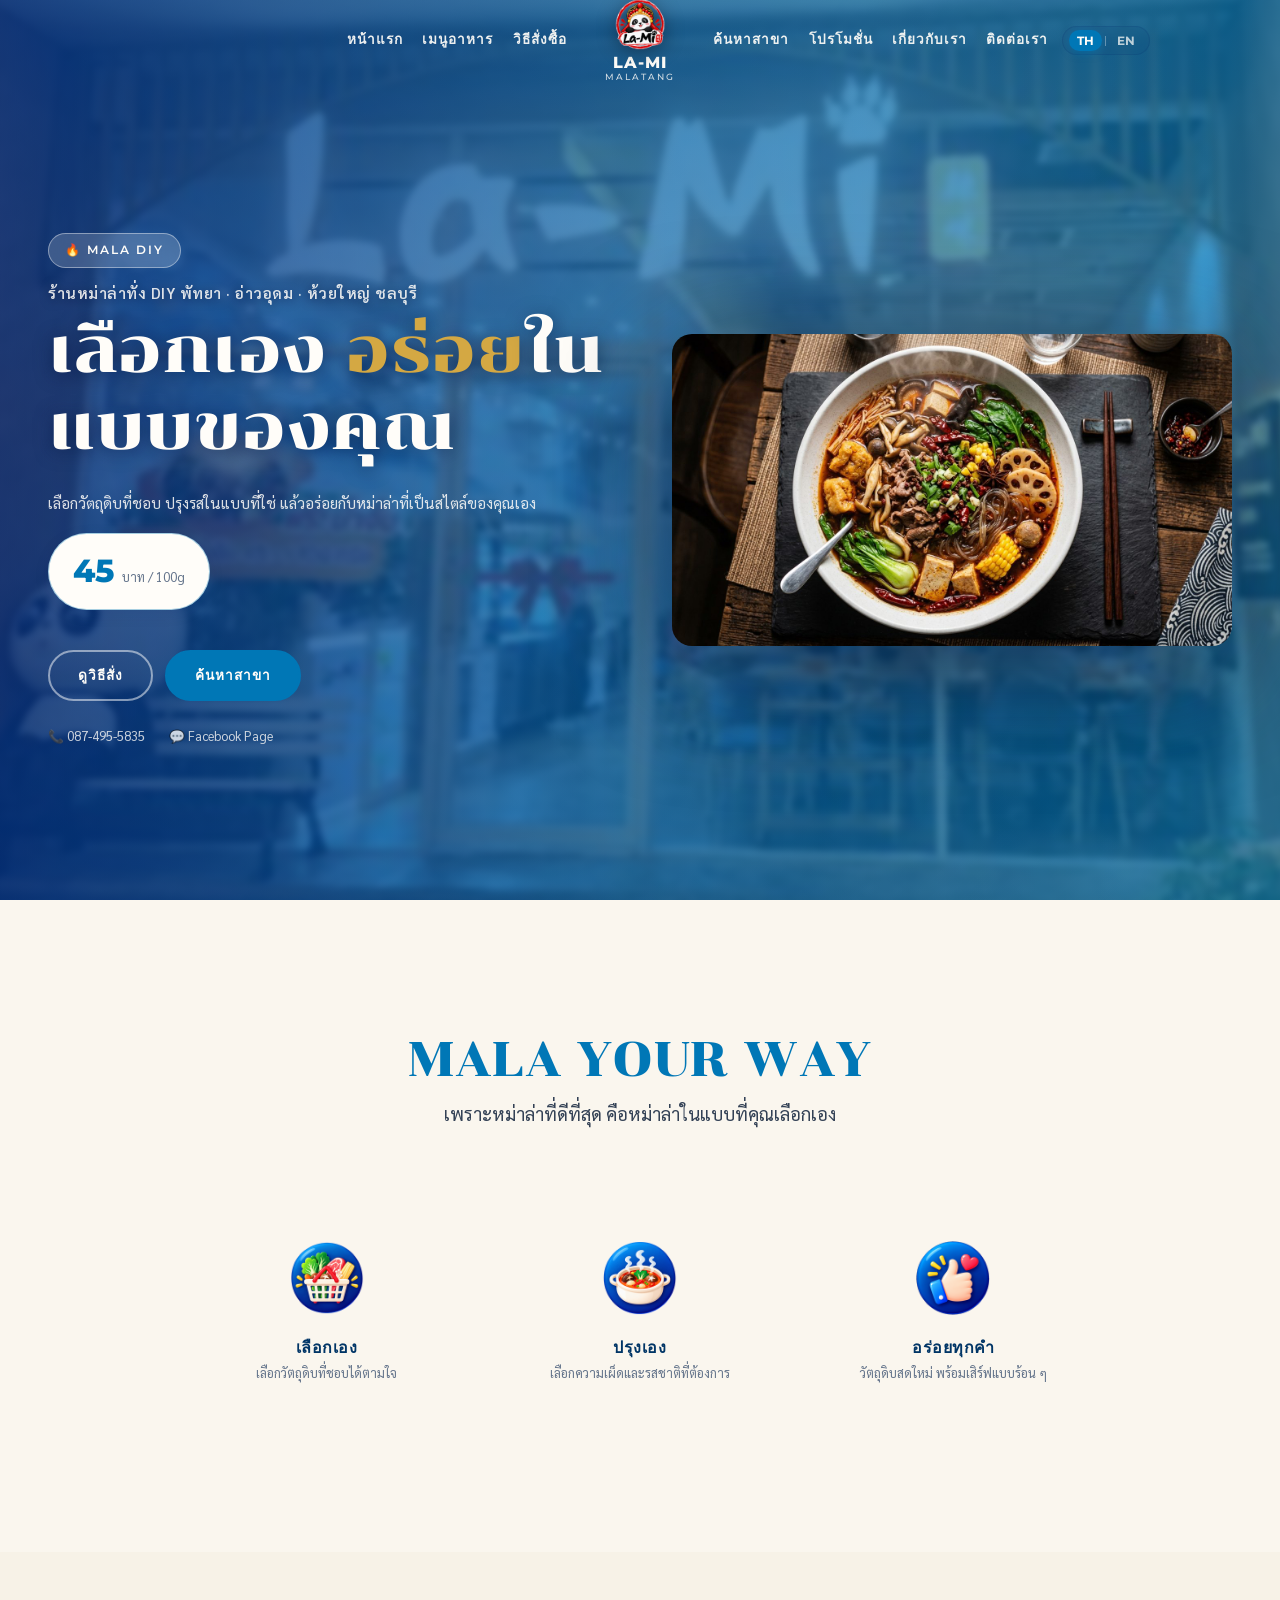
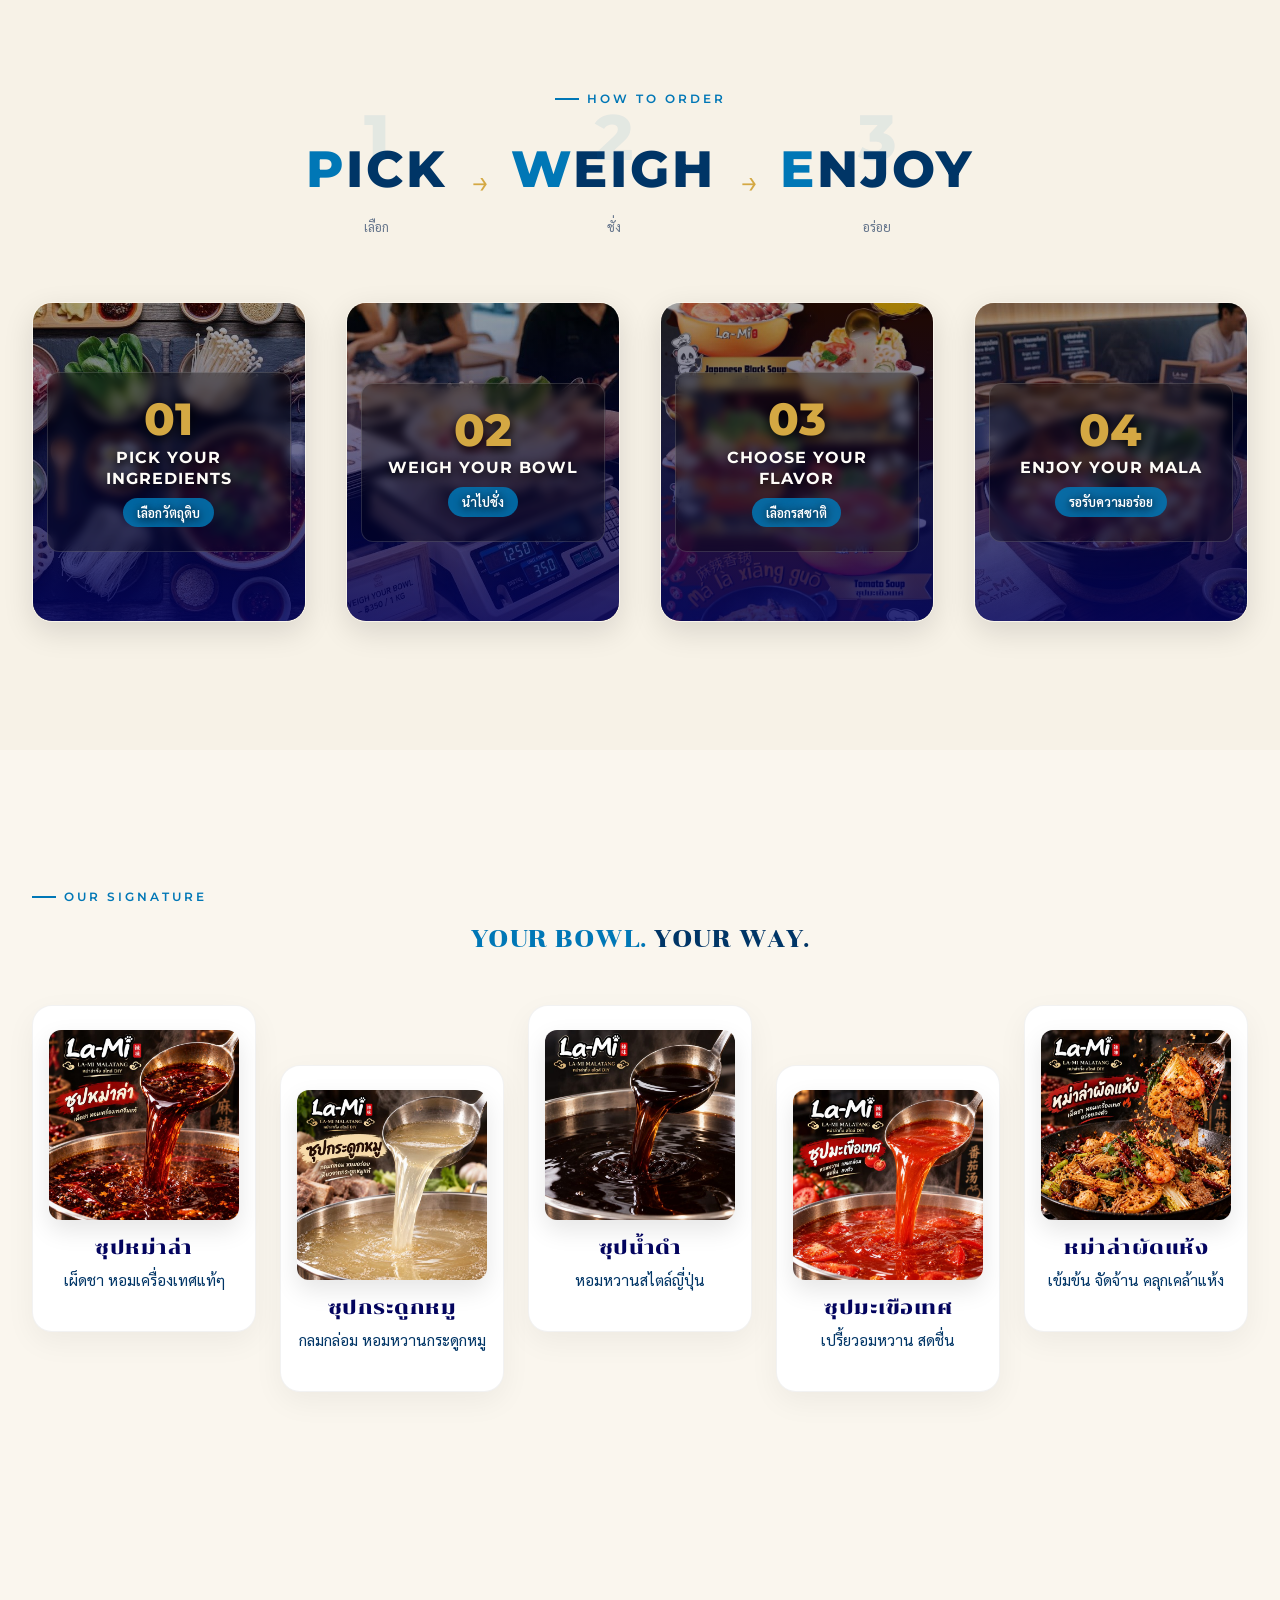
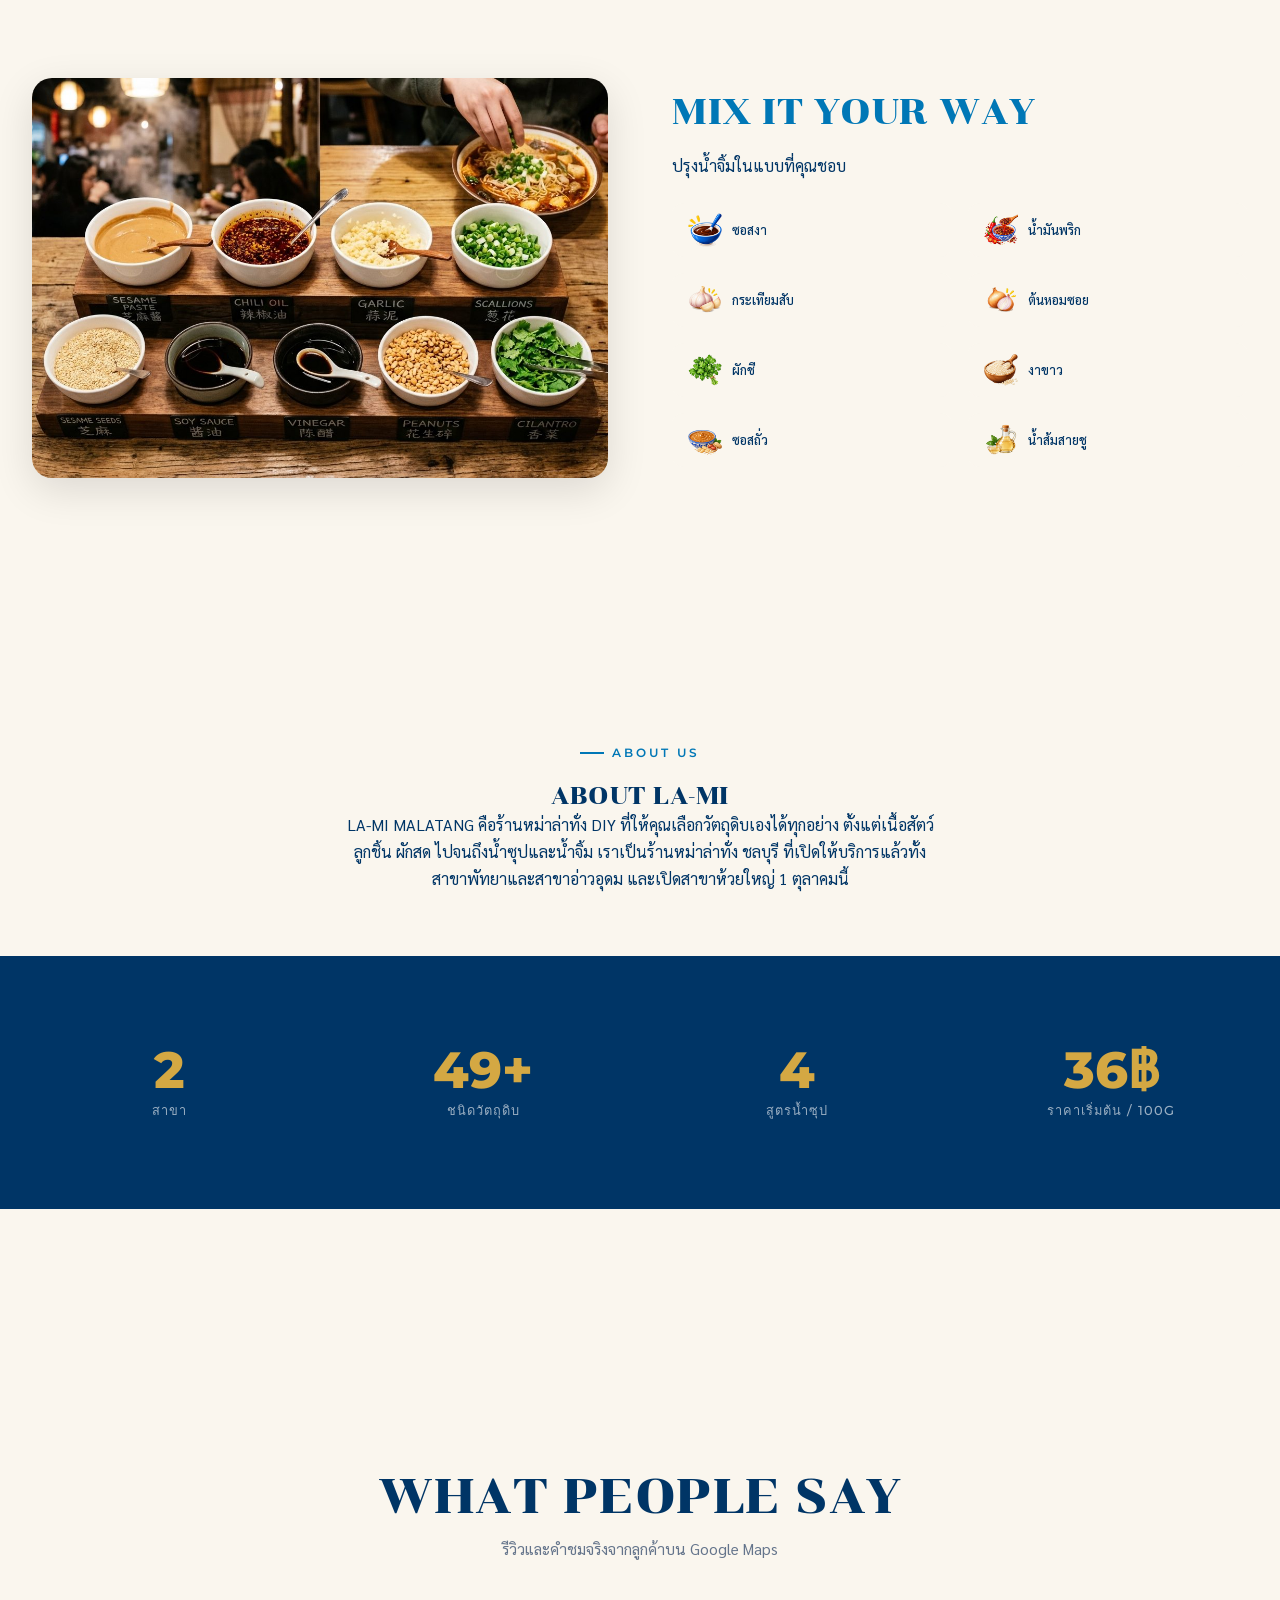
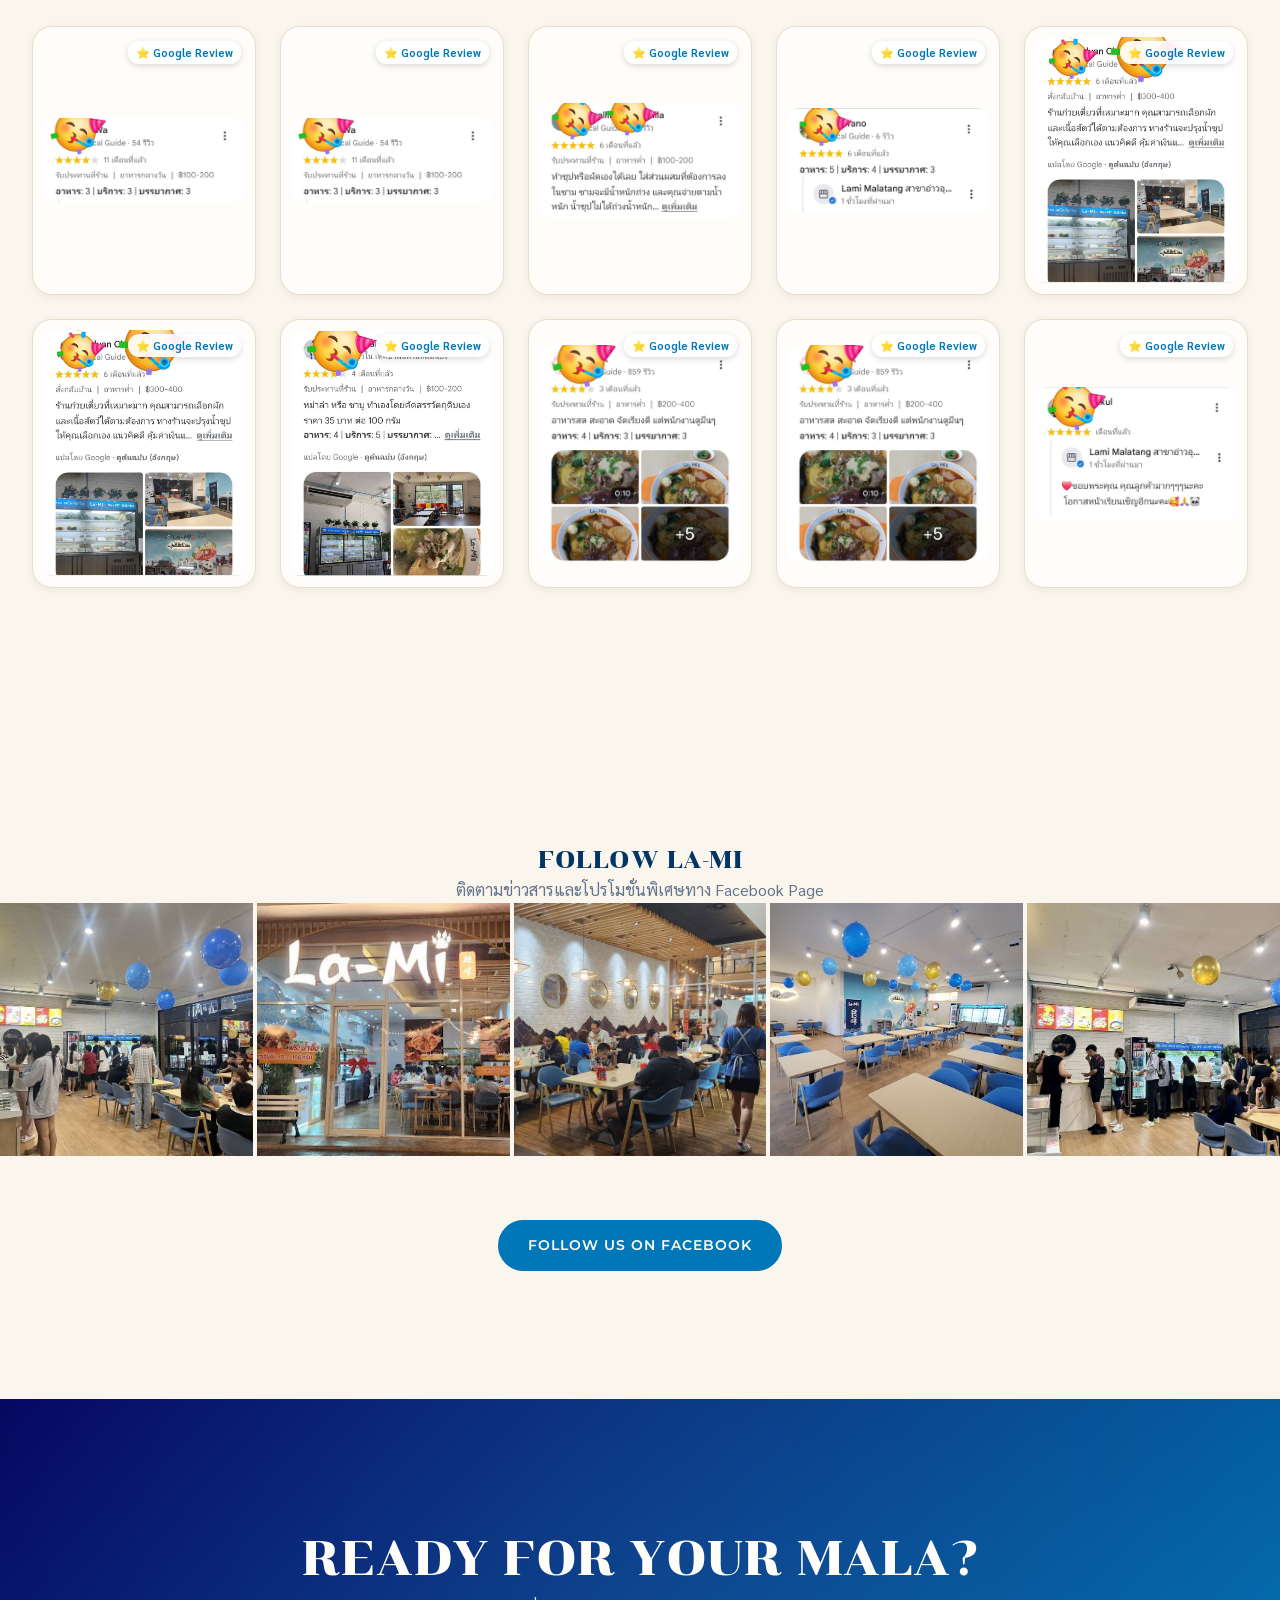
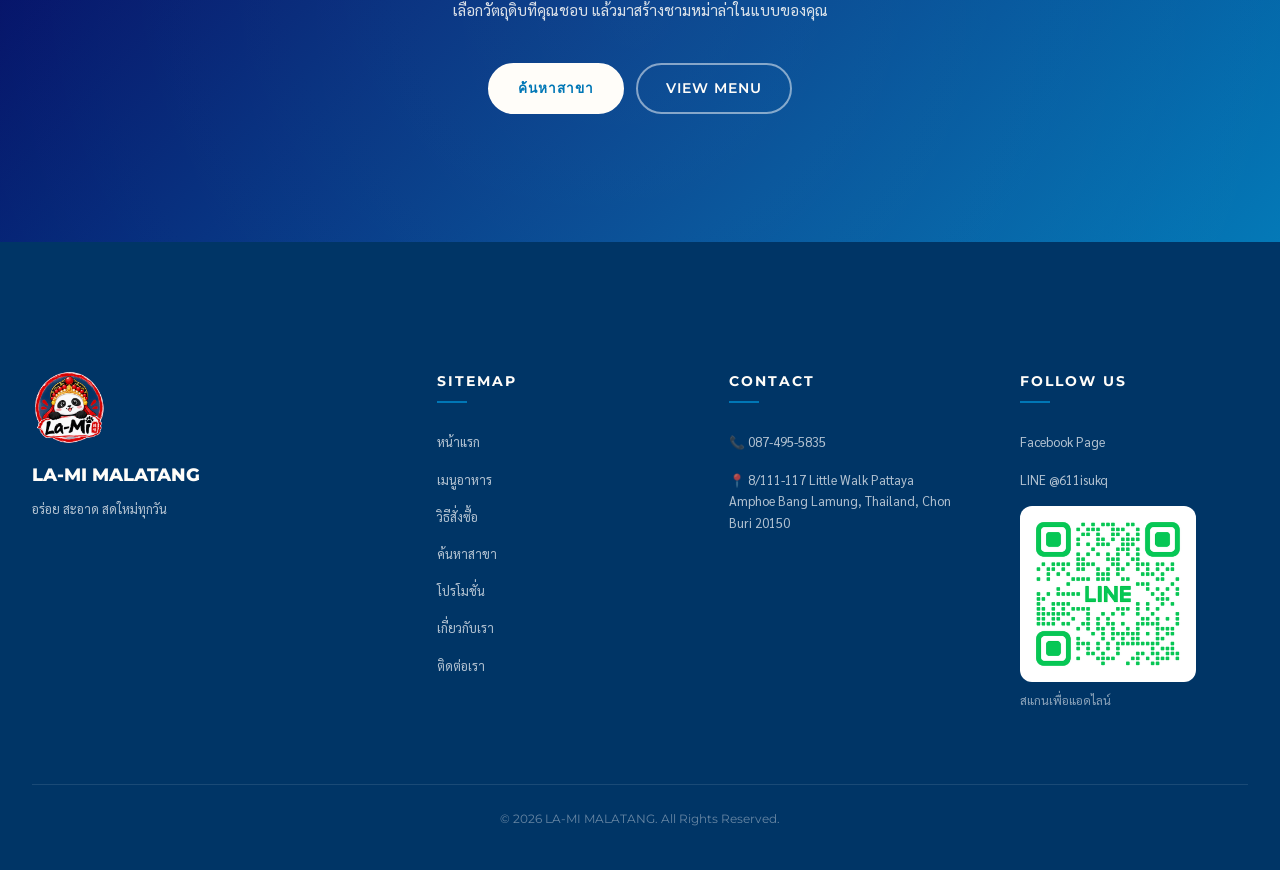
==== commit 9d2bbf05: "feat: announce the Huai Yai opening date and give the branch its own phone number Repaint the Huai Y" ====
--- a/index.html
+++ b/index.html
@@ -187,9 +187,9 @@
       "@id": "https://www.la-mi-malatang.com/branches/huai-yai#restaurant",
       "name": "LA-MI MALATANG HUAI YAI",
       "alternateName": "ลามิ หม่าล่าทั่ง สาขาห้วยใหญ่",
-      "image": "https://www.la-mi-malatang.com/assets/images/branches/branch_huaiyai_coming_soon.jpg",
+      "image": "https://www.la-mi-malatang.com/assets/images/branches/branch_huaiyai_opening.jpg",
       "url": "https://www.la-mi-malatang.com/branches/huai-yai",
-      "telephone": "+66874955835",
+      "telephone": "+66988949615",
       "priceRange": "฿฿",
       "currenciesAccepted": "THB",
       "servesCuisine": [
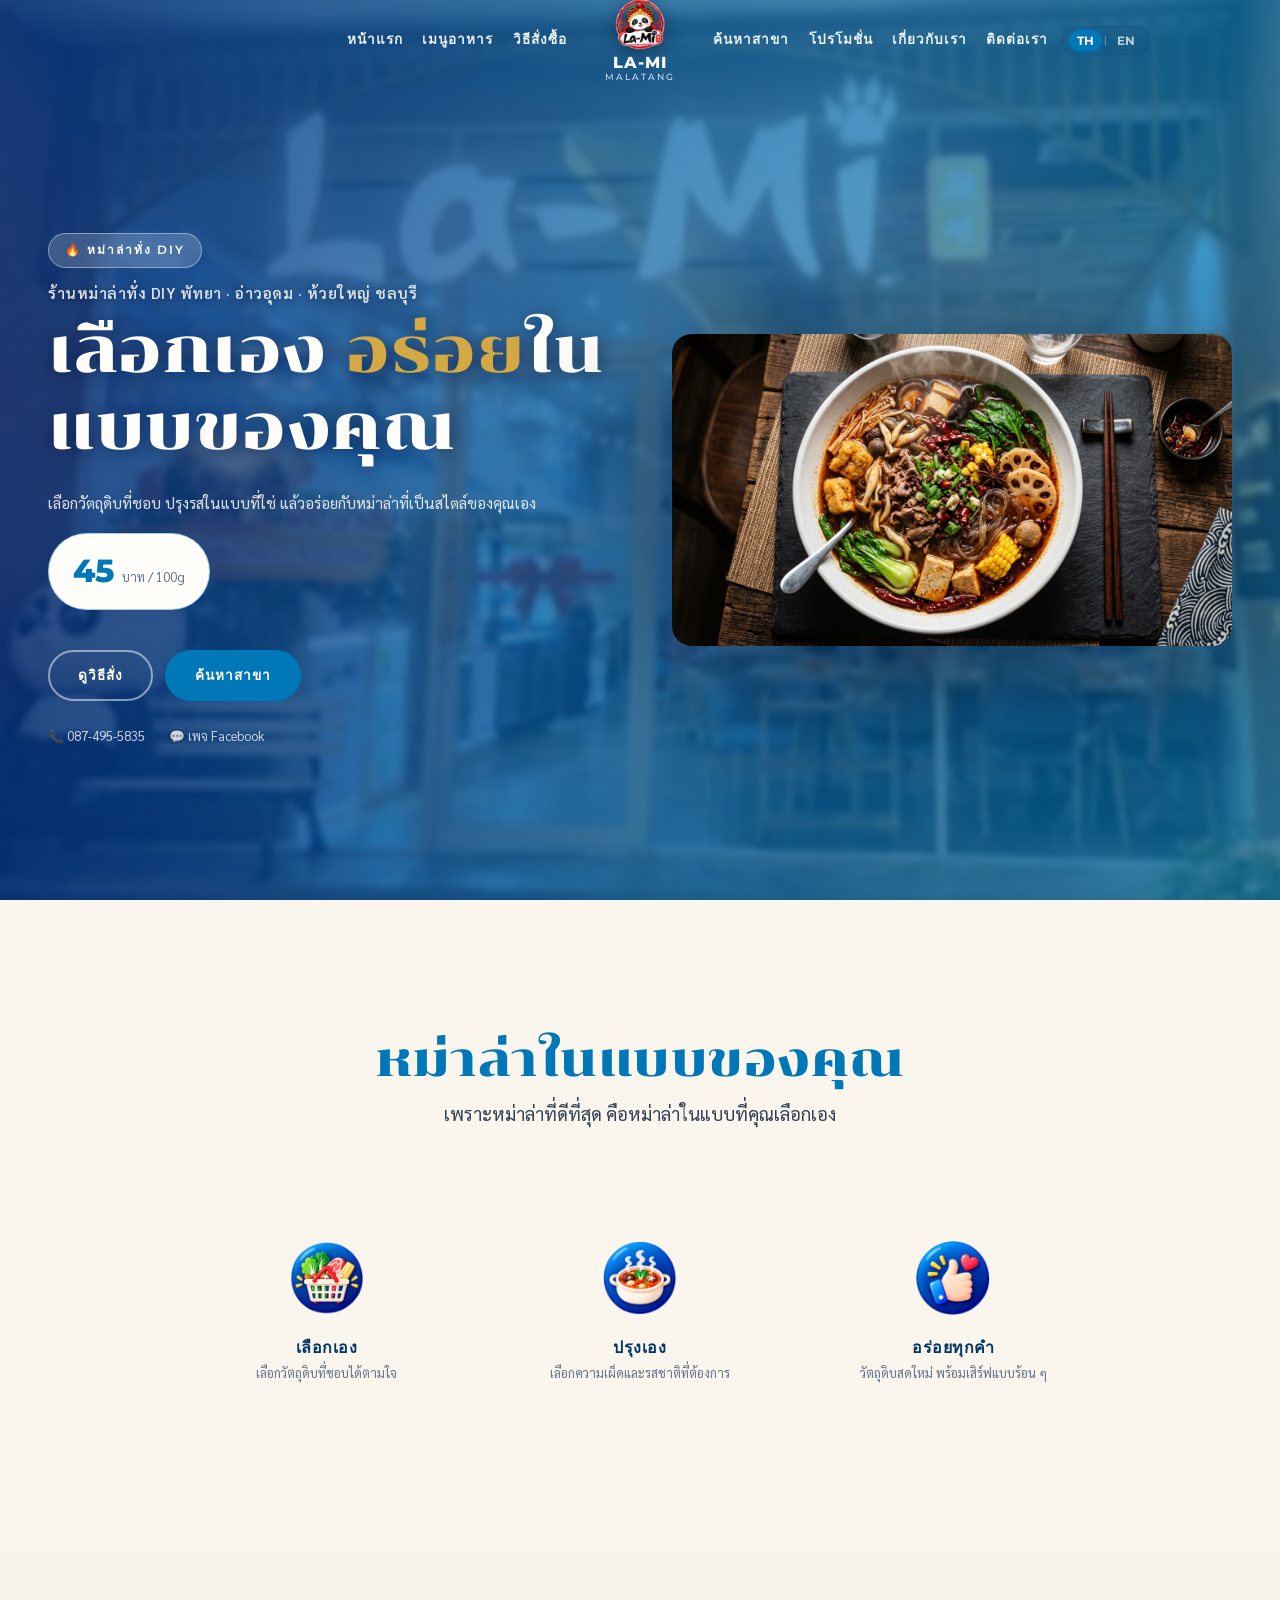
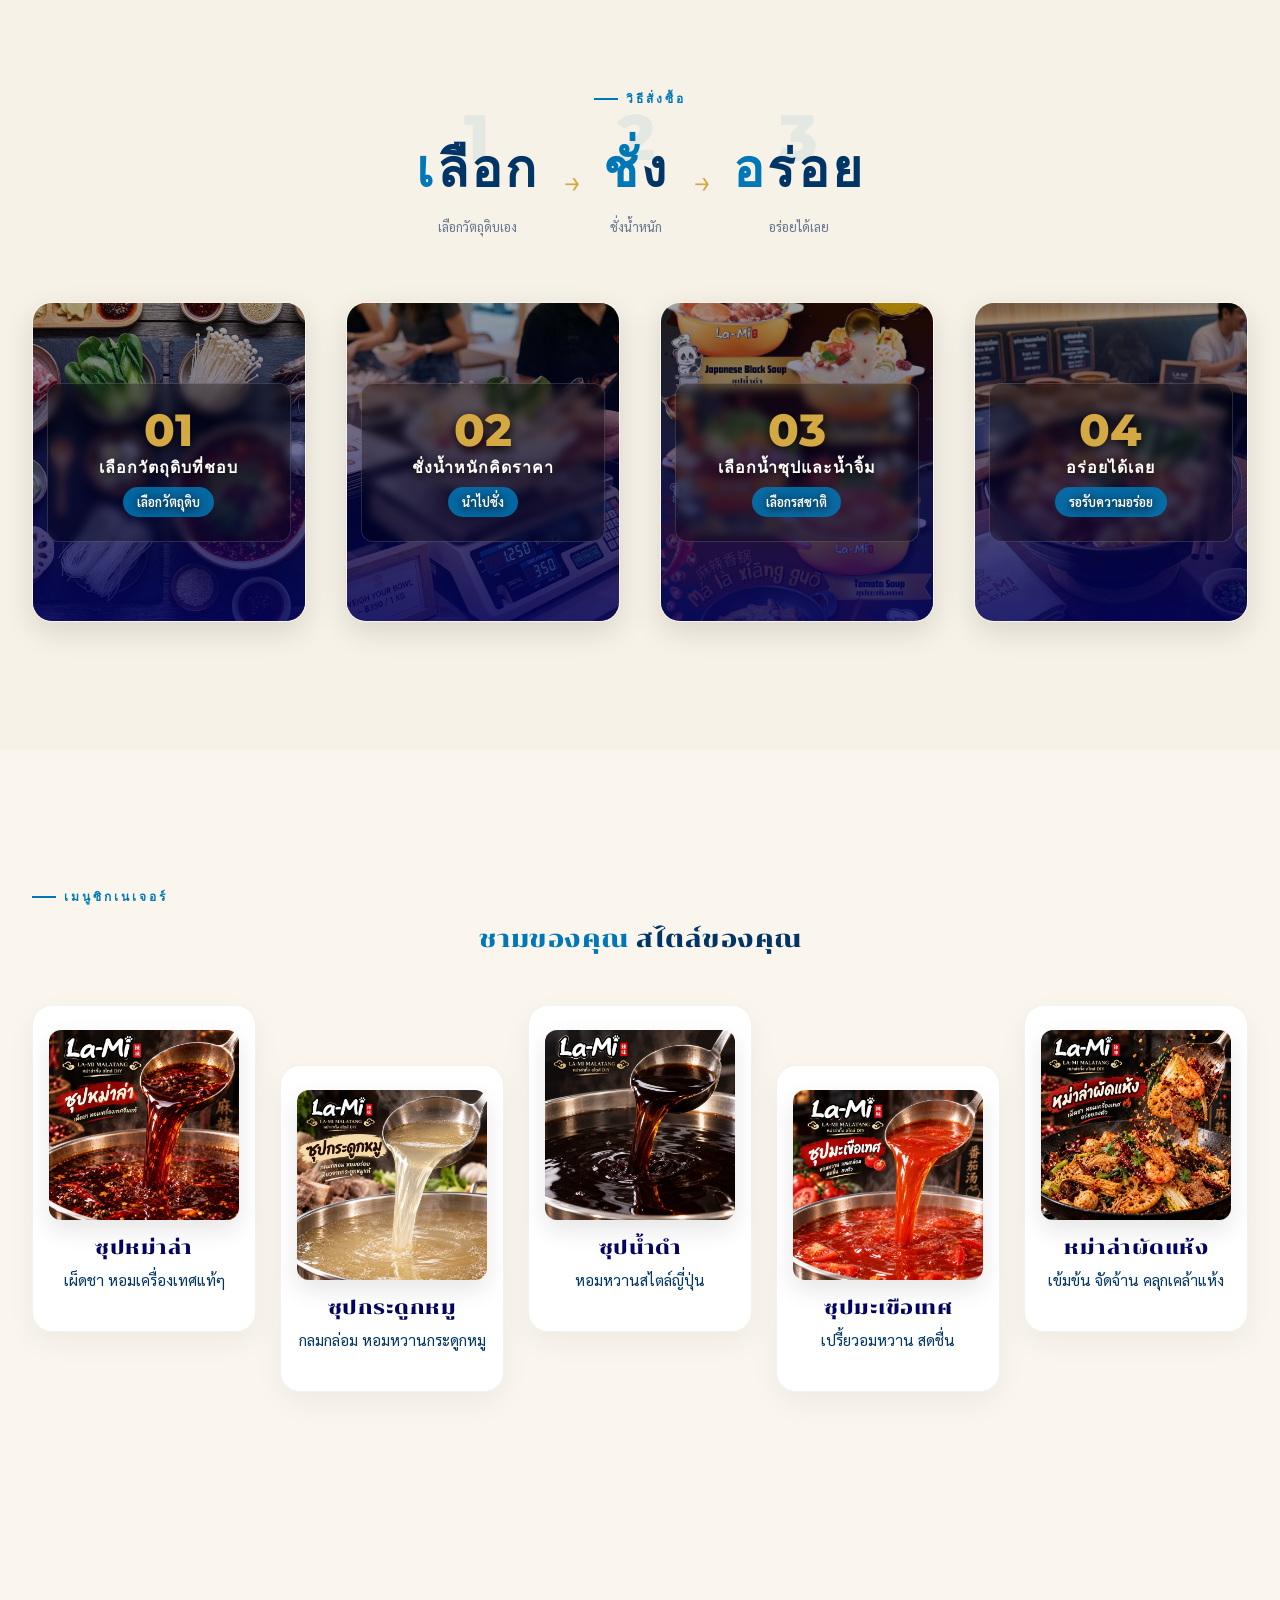
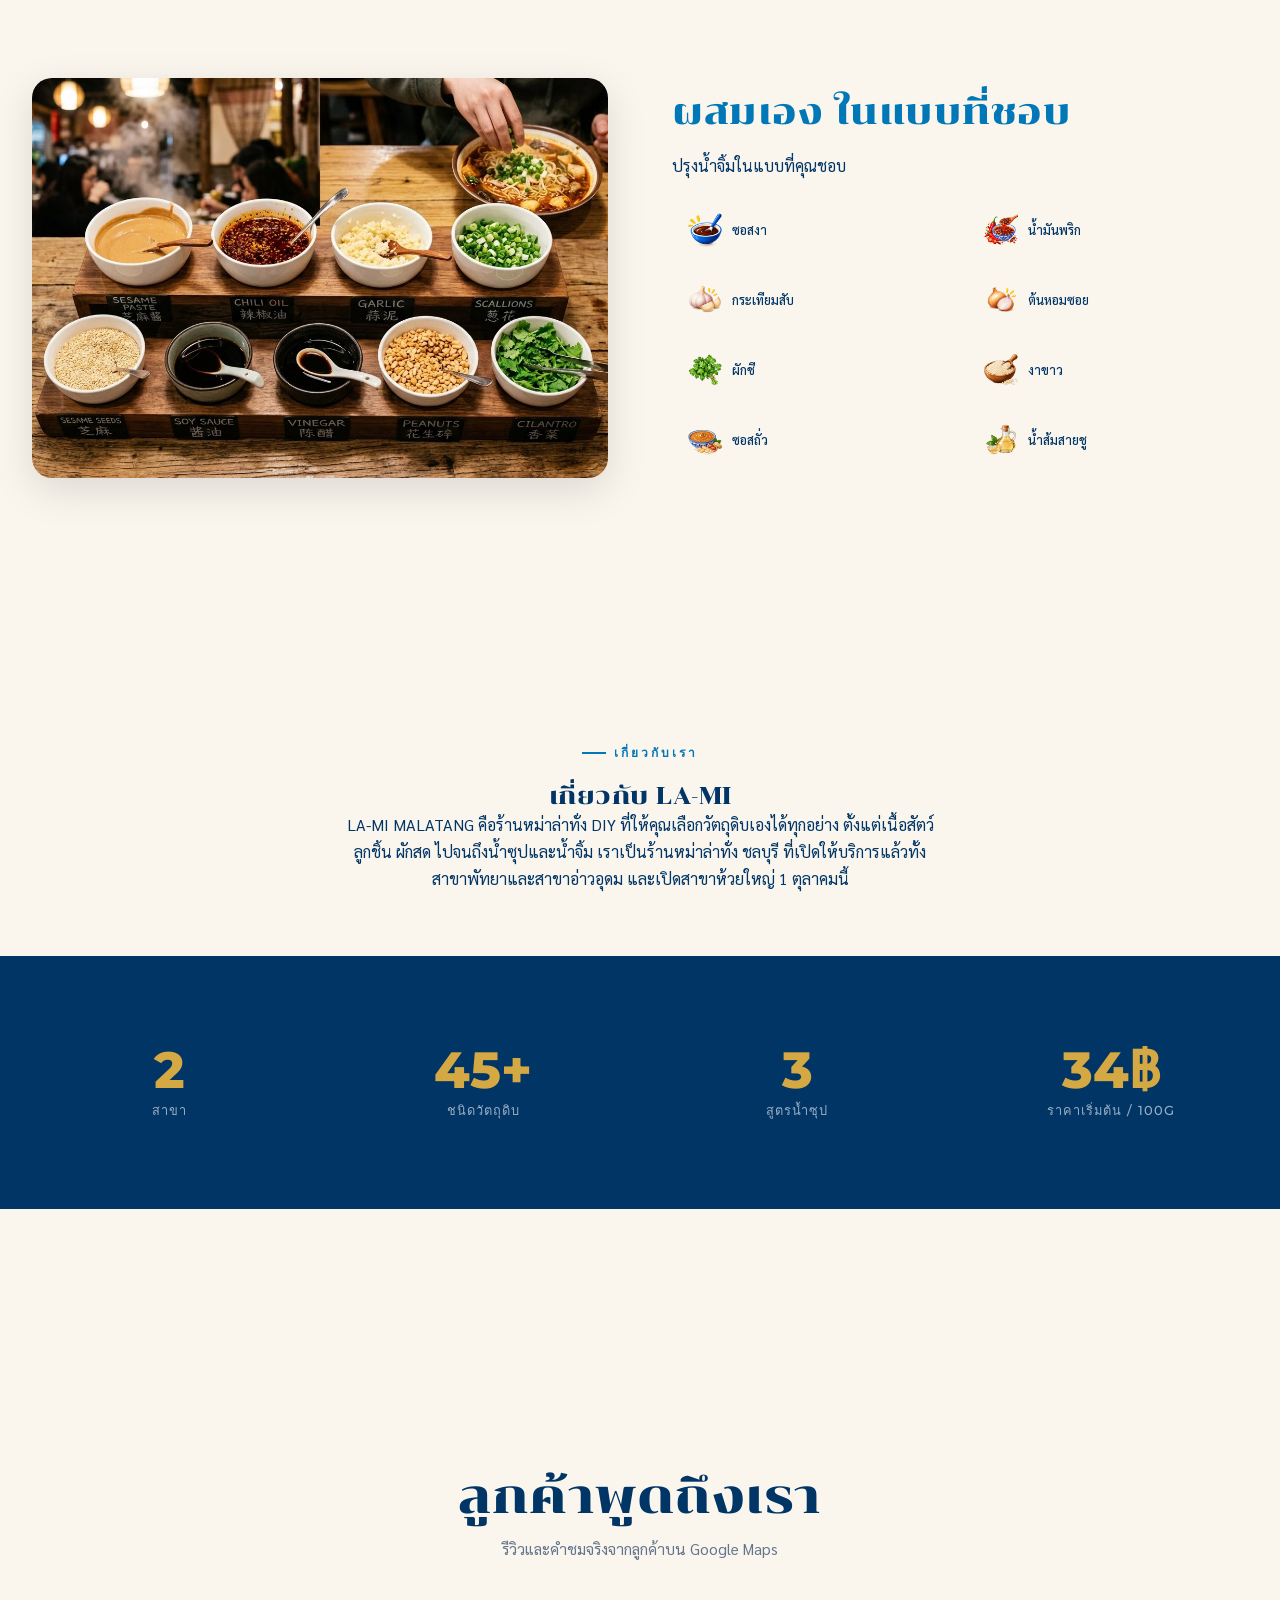
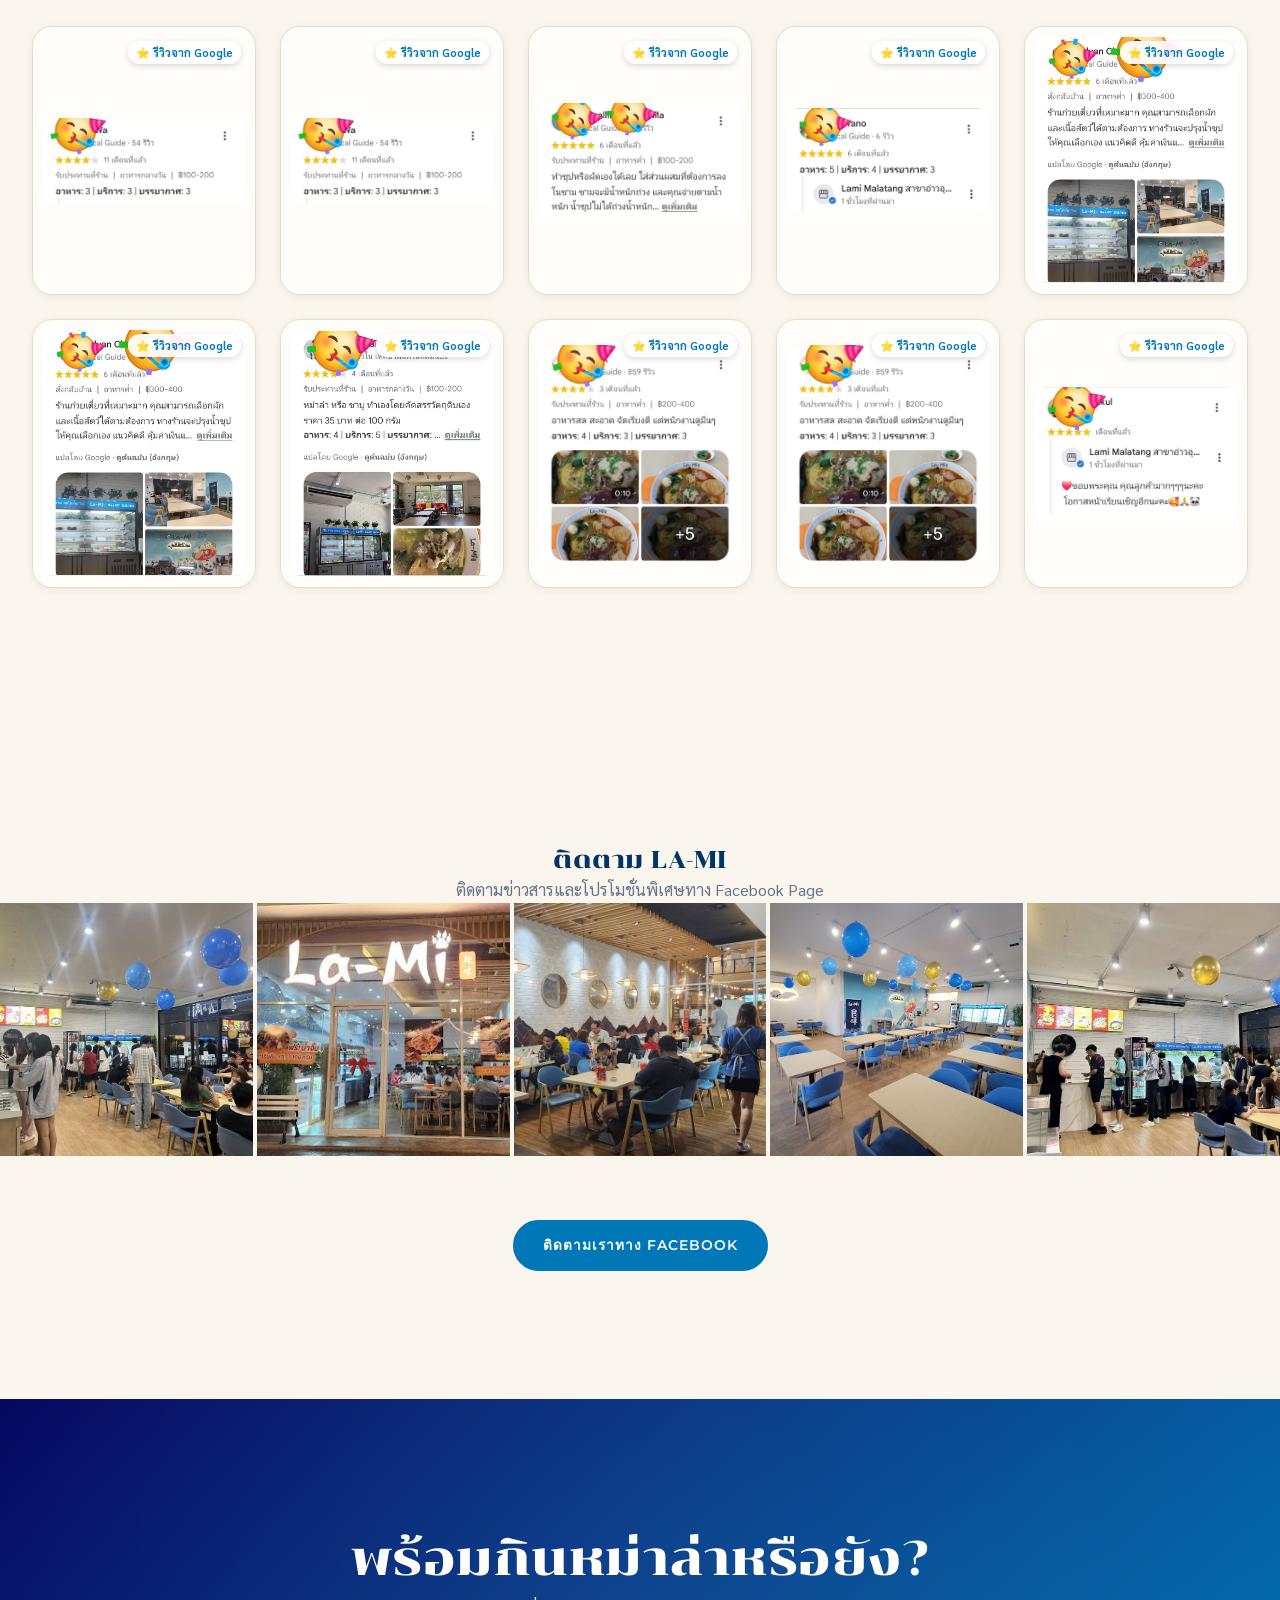
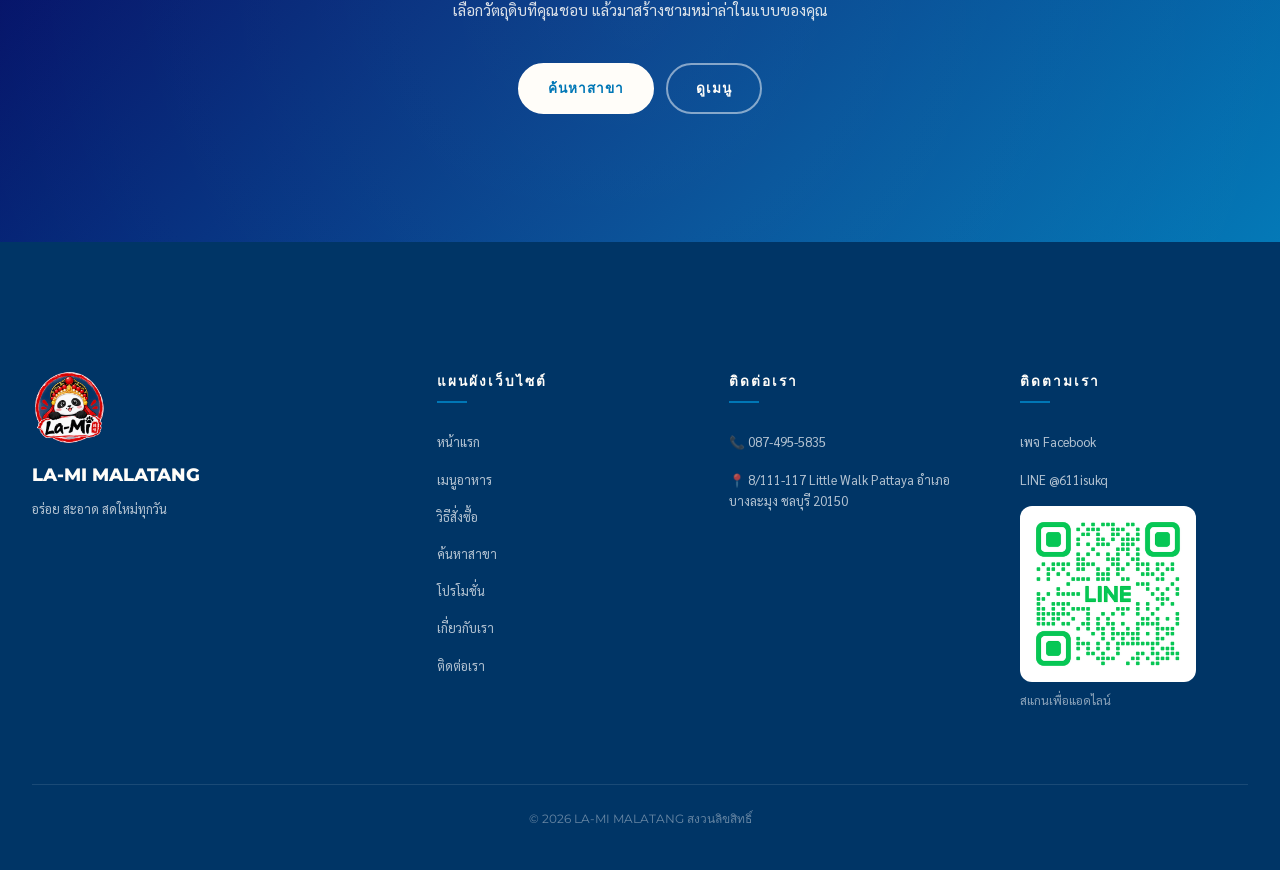
==== commit 7bf05743: "fix: make the language toggle switch the whole page in both directions Thai mode still showed Englis" ====
--- a/index.html
+++ b/index.html
@@ -10,7 +10,7 @@
     <link rel="icon" type="image/png" sizes="96x96" href="/assets/images/favicon-96.png">
     <link rel="icon" type="image/png" sizes="192x192" href="/assets/images/icon-192.png">
     <link rel="apple-touch-icon" sizes="180x180" href="/assets/images/apple-touch-icon.png">
-    <link rel="stylesheet" href="/assets/css/styles.css?v=20260922a">
+    <link rel="stylesheet" href="/assets/css/styles.css?v=20260923a">
     <link rel="canonical" href="https://www.la-mi-malatang.com/">
     <meta name="robots" content="index, follow, max-image-preview:large">
     <meta name="theme-color" content="#0077B6">
@@ -303,7 +303,7 @@
                 </div>
                 <div class="hero__contact">
                     <a href="tel:0874955835">📞 087-495-5835</a>
-                    <a href="https://www.facebook.com/profile.php?id=100093087823403" target="_blank" rel="noopener">💬 Facebook Page</a>
+                    <a href="https://www.facebook.com/profile.php?id=100093087823403" target="_blank" rel="noopener" data-i18n="contact_fb">💬 เพจ Facebook</a>
                 </div>
             </div>
             <div class="hero__visual">
@@ -346,17 +346,17 @@
             <div class="order-keywords">
                 <div class="order-keyword">
                     <div class="order-keyword__number">1</div>
-                    <div class="order-keyword__word"><span>P</span>ICK</div>
+                    <div class="order-keyword__word" data-i18n="order_kw1_word"><span>เ</span>ลือก</div>
                     <div class="order-keyword__sub" data-i18n="order_kw1_sub">เลือก</div>
                 </div>
                 <div class="order-keyword">
                     <div class="order-keyword__number">2</div>
-                    <div class="order-keyword__word"><span>W</span>EIGH</div>
+                    <div class="order-keyword__word" data-i18n="order_kw2_word"><span>ชั่</span>ง</div>
                     <div class="order-keyword__sub" data-i18n="order_kw2_sub">ชั่ง</div>
                 </div>
                 <div class="order-keyword">
                     <div class="order-keyword__number">3</div>
-                    <div class="order-keyword__word"><span>E</span>NJOY</div>
+                    <div class="order-keyword__word" data-i18n="order_kw3_word"><span>อ</span>ร่อย</div>
                     <div class="order-keyword__sub" data-i18n="order_kw3_sub">อร่อย</div>
                 </div>
             </div>
@@ -412,8 +412,8 @@
     <!-- SIGNATURE SOUPS ZIGZAG -->
     <section id="signature-soups" class="section reveal">
         <div class="container container-wide">
-            <div class="section-label text-center">OUR SIGNATURE</div>
-            <h2 class="text-center mb-xl"><span class="text-primary">YOUR BOWL.</span> YOUR WAY.</h2>
+            <div class="section-label text-center" data-i18n="sig_label">เมนูซิกเนเจอร์</div>
+            <h2 class="text-center mb-xl"><span class="text-primary" data-i18n="sig_title_1">ชามของคุณ </span><span data-i18n="sig_title_accent">สไตล์ของคุณ</span></h2>
             
             <div class="staggered-soups">
                 <!-- 1 -->
@@ -421,40 +421,40 @@
                     <div class="staggered-img">
                         <img src="/assets/images/menu/soup_mala.jpg" width="700" height="700" alt="ซุปหม่าล่า" loading="lazy">
                     </div>
-                    <h3 class="staggered-title">ซุปหม่าล่า</h3>
-                    <p>เผ็ดชา หอมเครื่องเทศแท้ๆ</p>
+                    <h3 class="staggered-title" data-i18n="soup1_name">ซุปหม่าล่า</h3>
+                    <p data-i18n="soup1_desc">เผ็ดชา หอมเครื่องเทศแท้ๆ</p>
                 </div>
                 <!-- 2 -->
                 <div class="staggered-item staggered-down reveal-up" style="transition-delay: 0.2s;">
                     <div class="staggered-img">
                         <img src="/assets/images/menu/soup_pork_bone.jpg" width="700" height="700" alt="ซุปกระดูกหมู" loading="lazy">
                     </div>
-                    <h3 class="staggered-title">ซุปกระดูกหมู</h3>
-                    <p>กลมกล่อม หอมหวานกระดูกหมู</p>
+                    <h3 class="staggered-title" data-i18n="soup2_name">ซุปกระดูกหมู</h3>
+                    <p data-i18n="soup2_desc">กลมกล่อม หอมหวานกระดูกหมู</p>
                 </div>
                 <!-- 3 -->
                 <div class="staggered-item staggered-up reveal-up" style="transition-delay: 0.3s;">
                     <div class="staggered-img">
                         <img src="/assets/images/menu/soup_black.jpg" width="700" height="700" alt="ซุปน้ำดำ" loading="lazy">
                     </div>
-                    <h3 class="staggered-title">ซุปน้ำดำ</h3>
-                    <p>หอมหวานสไตล์ญี่ปุ่น</p>
+                    <h3 class="staggered-title" data-i18n="soup3_name">ซุปน้ำดำ</h3>
+                    <p data-i18n="soup3_desc">หอมหวานสไตล์ญี่ปุ่น</p>
                 </div>
                 <!-- 4 -->
                 <div class="staggered-item staggered-down reveal-up" style="transition-delay: 0.4s;">
                     <div class="staggered-img">
                         <img src="/assets/images/menu/soup_tomato.jpg" width="700" height="700" alt="ซุปมะเขือเทศ" loading="lazy">
                     </div>
-                    <h3 class="staggered-title">ซุปมะเขือเทศ</h3>
-                    <p>เปรี้ยวอมหวาน สดชื่น</p>
+                    <h3 class="staggered-title" data-i18n="soup4_name">ซุปมะเขือเทศ</h3>
+                    <p data-i18n="soup4_desc">เปรี้ยวอมหวาน สดชื่น</p>
                 </div>
                 <!-- 5 -->
                 <div class="staggered-item staggered-up reveal-up" style="transition-delay: 0.5s;">
                     <div class="staggered-img">
                         <img src="/assets/images/menu/mala_dry_stirfry.jpg" width="700" height="700" alt="หม่าล่าผัดแห้ง" loading="lazy">
                     </div>
-                    <h3 class="staggered-title">หม่าล่าผัดแห้ง</h3>
-                    <p>เข้มข้น จัดจ้าน คลุกเคล้าแห้ง</p>
+                    <h3 class="staggered-title" data-i18n="soup5_name">หม่าล่าผัดแห้ง</h3>
+                    <p data-i18n="soup5_desc">เข้มข้น จัดจ้าน คลุกเคล้าแห้ง</p>
                 </div>
             </div>
         </div>
@@ -525,43 +525,43 @@
             </div>
             <div class="real-review-grid">
                 <div class="real-review-card">
-                    <span class="real-review-card__badge">⭐ Google Review</span>
+                    <span class="real-review-card__badge" data-i18n="review_badge">⭐ รีวิวจาก Google</span>
                     <img src="/assets/images/reviews/review_1.jpg" alt="Google Review 1" loading="lazy">
                 </div>
                 <div class="real-review-card">
-                    <span class="real-review-card__badge">⭐ Google Review</span>
+                    <span class="real-review-card__badge" data-i18n="review_badge">⭐ รีวิวจาก Google</span>
                     <img src="/assets/images/reviews/review_2.jpg" alt="Google Review 2" loading="lazy">
                 </div>
                 <div class="real-review-card">
-                    <span class="real-review-card__badge">⭐ Google Review</span>
+                    <span class="real-review-card__badge" data-i18n="review_badge">⭐ รีวิวจาก Google</span>
                     <img src="/assets/images/reviews/review_3.jpg" alt="Google Review 3" loading="lazy">
                 </div>
                 <div class="real-review-card">
-                    <span class="real-review-card__badge">⭐ Google Review</span>
+                    <span class="real-review-card__badge" data-i18n="review_badge">⭐ รีวิวจาก Google</span>
                     <img src="/assets/images/reviews/review_4.jpg" alt="Google Review 4" loading="lazy">
                 </div>
                 <div class="real-review-card">
-                    <span class="real-review-card__badge">⭐ Google Review</span>
+                    <span class="real-review-card__badge" data-i18n="review_badge">⭐ รีวิวจาก Google</span>
                     <img src="/assets/images/reviews/review_5.jpg" alt="Google Review 5" loading="lazy">
                 </div>
                 <div class="real-review-card">
-                    <span class="real-review-card__badge">⭐ Google Review</span>
+                    <span class="real-review-card__badge" data-i18n="review_badge">⭐ รีวิวจาก Google</span>
                     <img src="/assets/images/reviews/review_6.jpg" alt="Google Review 6" loading="lazy">
                 </div>
                 <div class="real-review-card">
-                    <span class="real-review-card__badge">⭐ Google Review</span>
+                    <span class="real-review-card__badge" data-i18n="review_badge">⭐ รีวิวจาก Google</span>
                     <img src="/assets/images/reviews/review_7.jpg" alt="Google Review 7" loading="lazy">
                 </div>
                 <div class="real-review-card">
-                    <span class="real-review-card__badge">⭐ Google Review</span>
+                    <span class="real-review-card__badge" data-i18n="review_badge">⭐ รีวิวจาก Google</span>
                     <img src="/assets/images/reviews/review_8.jpg" alt="Google Review 8" loading="lazy">
                 </div>
                 <div class="real-review-card">
-                    <span class="real-review-card__badge">⭐ Google Review</span>
+                    <span class="real-review-card__badge" data-i18n="review_badge">⭐ รีวิวจาก Google</span>
                     <img src="/assets/images/reviews/review_9.jpg" alt="Google Review 9" loading="lazy">
                 </div>
                 <div class="real-review-card">
-                    <span class="real-review-card__badge">⭐ Google Review</span>
+                    <span class="real-review-card__badge" data-i18n="review_badge">⭐ รีวิวจาก Google</span>
                     <img src="/assets/images/reviews/review_10.jpg" alt="Google Review 10" loading="lazy">
                 </div>
             </div>
@@ -572,7 +572,7 @@
     <section id="social" class="section reveal">
         <div class="container text-center mb-xl">
             <h2 data-i18n="insta_title">FOLLOW LA-MI</h2>
-            <p class="text-muted">ติดตามข่าวสารและโปรโมชั่นพิเศษทาง Facebook Page</p>
+            <p class="text-muted" data-i18n="insta_sub">ติดตามข่าวสารและโปรโมชั่นพิเศษทาง Facebook Page</p>
         </div>
         <div class="insta-grid">
             <div class="insta-item"><img src="/assets/images/storefront_1.jpg" width="900" height="675" alt="บรรยากาศหน้าร้าน LA-MI MALATANG" loading="lazy"></div>
@@ -582,7 +582,7 @@
             <div class="insta-item"><img src="/assets/images/storefront_3.jpg" width="900" height="675" alt="ลูกค้าเลือกวัตถุดิบที่ร้าน LA-MI MALATANG" loading="lazy"></div>
         </div>
         <div class="text-center" style="margin-top: var(--space-xl);">
-            <a href="https://www.facebook.com/profile.php?id=100093087823403" target="_blank" rel="noopener" class="btn btn--primary">FOLLOW US ON FACEBOOK</a>
+            <a href="https://www.facebook.com/profile.php?id=100093087823403" target="_blank" rel="noopener" class="btn btn--primary" data-i18n="insta_btn">ติดตามเราทาง Facebook</a>
         </div>
     </section>
 
@@ -605,7 +605,7 @@
                 <div class="footer__brand">
                     <img src="/assets/images/logo.png?v=20260922" alt="LA-MI MALATANG">
                     <div class="footer__brand-name">LA-MI MALATANG</div>
-                    <p>อร่อย สะอาด สดใหม่ทุกวัน</p>
+                    <p data-i18n="footer_tagline">อร่อย สะอาด สดใหม่ทุกวัน</p>
                 </div>
                 <div class="footer__col">
                     <h4 data-i18n="footer_sitemap">SITEMAP</h4>
@@ -623,7 +623,7 @@
                     <h4 data-i18n="footer_contact">CONTACT</h4>
                     <ul>
                         <li><a href="tel:0874955835">📞 087-495-5835</a></li>
-                        <li><a href="https://maps.google.com/?q=8/111-117+Little+Walk+Pattaya+Amphoe+Bang+Lamung+Thailand+Chon+Buri+20150" target="_blank" rel="noopener">📍 8/111-117 Little Walk Pattaya Amphoe Bang Lamung, Thailand, Chon Buri 20150</a></li>
+                        <li><a href="https://maps.google.com/?q=8/111-117+Little+Walk+Pattaya+Amphoe+Bang+Lamung+Thailand+Chon+Buri+20150" target="_blank" rel="noopener" data-i18n="footer_address">📍 8/111-117 Little Walk Pattaya อำเภอบางละมุง ชลบุรี 20150</a></li>
                     </ul>
                 </div>
                 <div class="footer__col">
@@ -638,13 +638,13 @@
                     </ul>
                 </div>
             </div>
-            <div class="footer__bottom">
-                &copy; 2026 LA-MI MALATANG. All Rights Reserved.
+            <div class="footer__bottom" data-i18n="footer_copy">
+                &copy; 2026 LA-MI MALATANG สงวนลิขสิทธิ์
             </div>
         </div>
     </footer>
 
-    <script src="/assets/js/i18n.js"></script>
-    <script src="/assets/js/app.js"></script>
+    <script src="/assets/js/i18n.js?v=20260923a"></script>
+    <script src="/assets/js/app.js?v=20260923a"></script>
 </body>
 </html>
--- a/assets/css/styles.css
+++ b/assets/css/styles.css
@@ -1108,10 +1108,11 @@
     color: var(--clr-charcoal);
     line-height: 1;
 }
-.calculator__weight span {
+.calculator__weight .calculator__unit {
     font-size: 1.5rem;
     font-weight: 500;
     color: var(--clr-muted);
+    margin-left: 0.25em;
 }
 .calculator__price {
     font-family: var(--ff-en);
@@ -1120,9 +1121,10 @@
     color: var(--clr-primary);
     margin-top: var(--space-xs);
 }
-.calculator__price span {
+.calculator__price .calculator__unit {
     font-size: 1rem;
     font-weight: 500;
+    margin-left: 0.3em;
 }
 /* Slider */
 .calculator__slider {
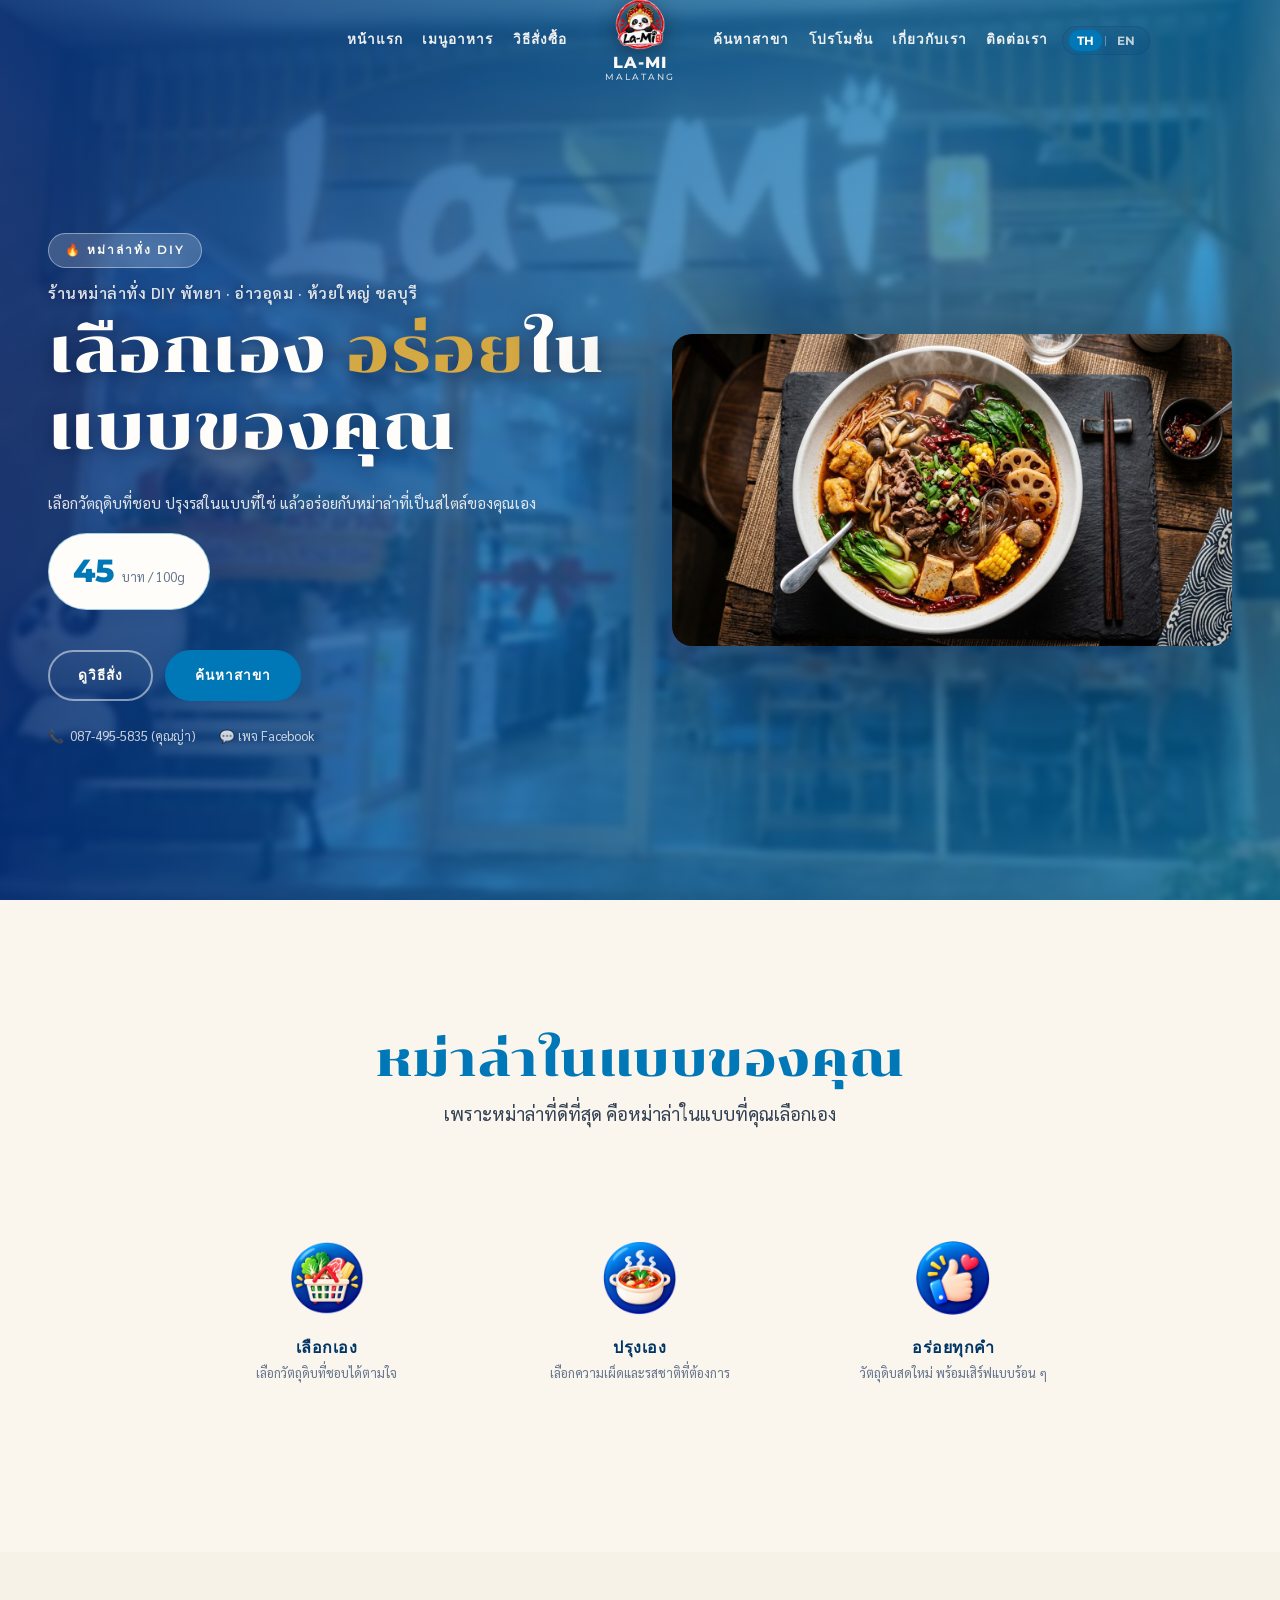
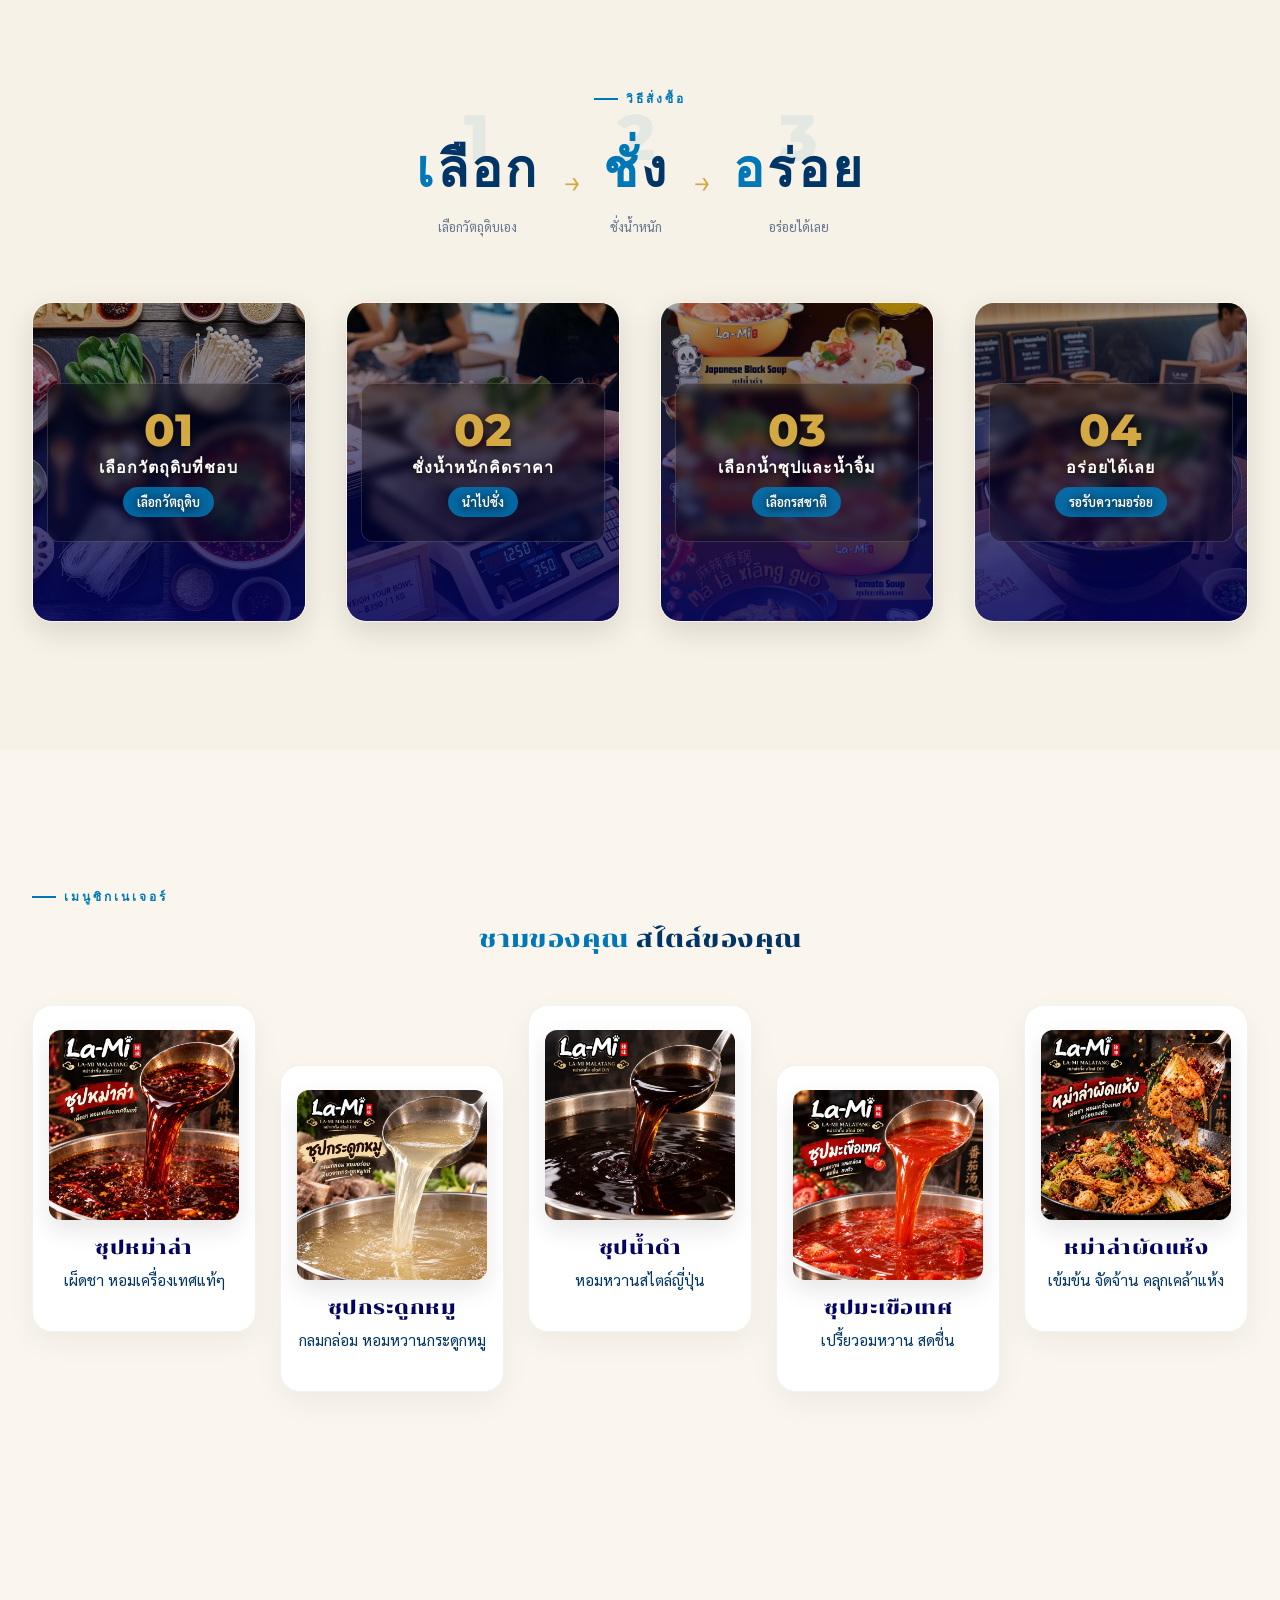
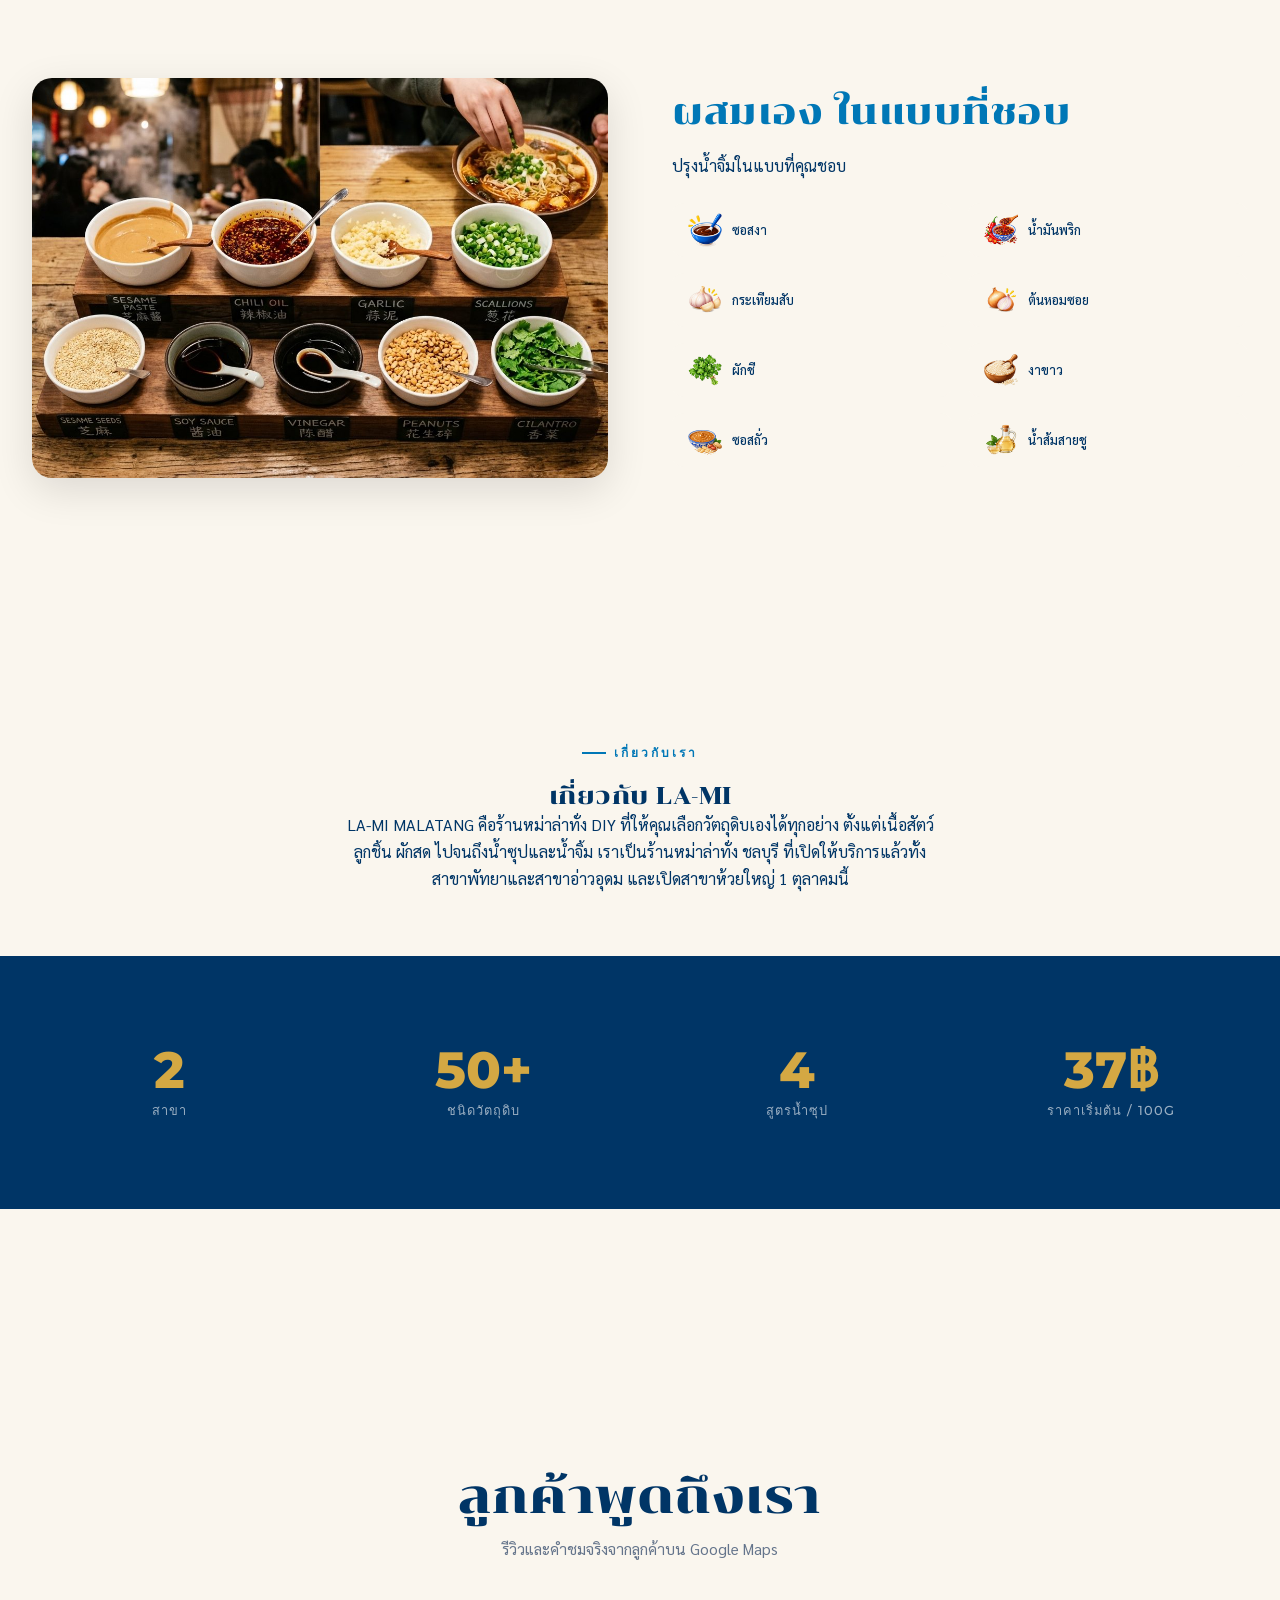
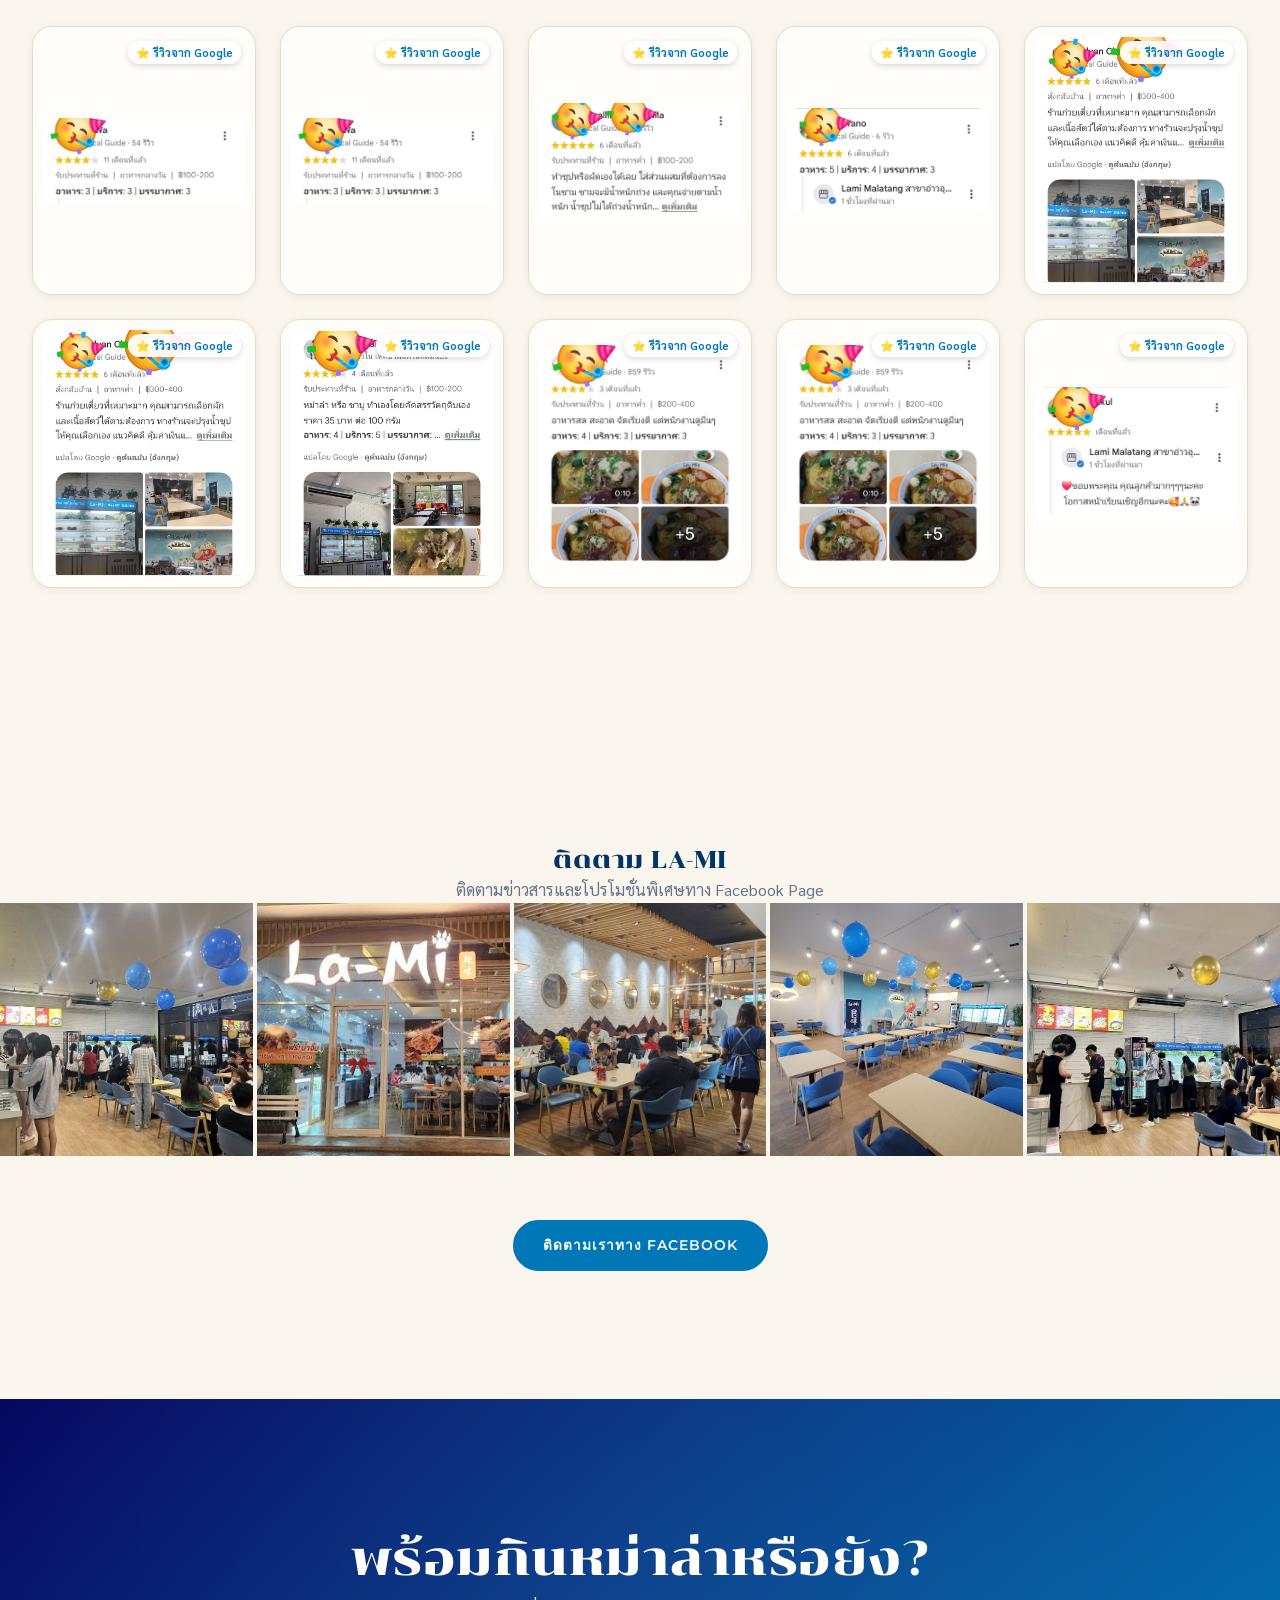
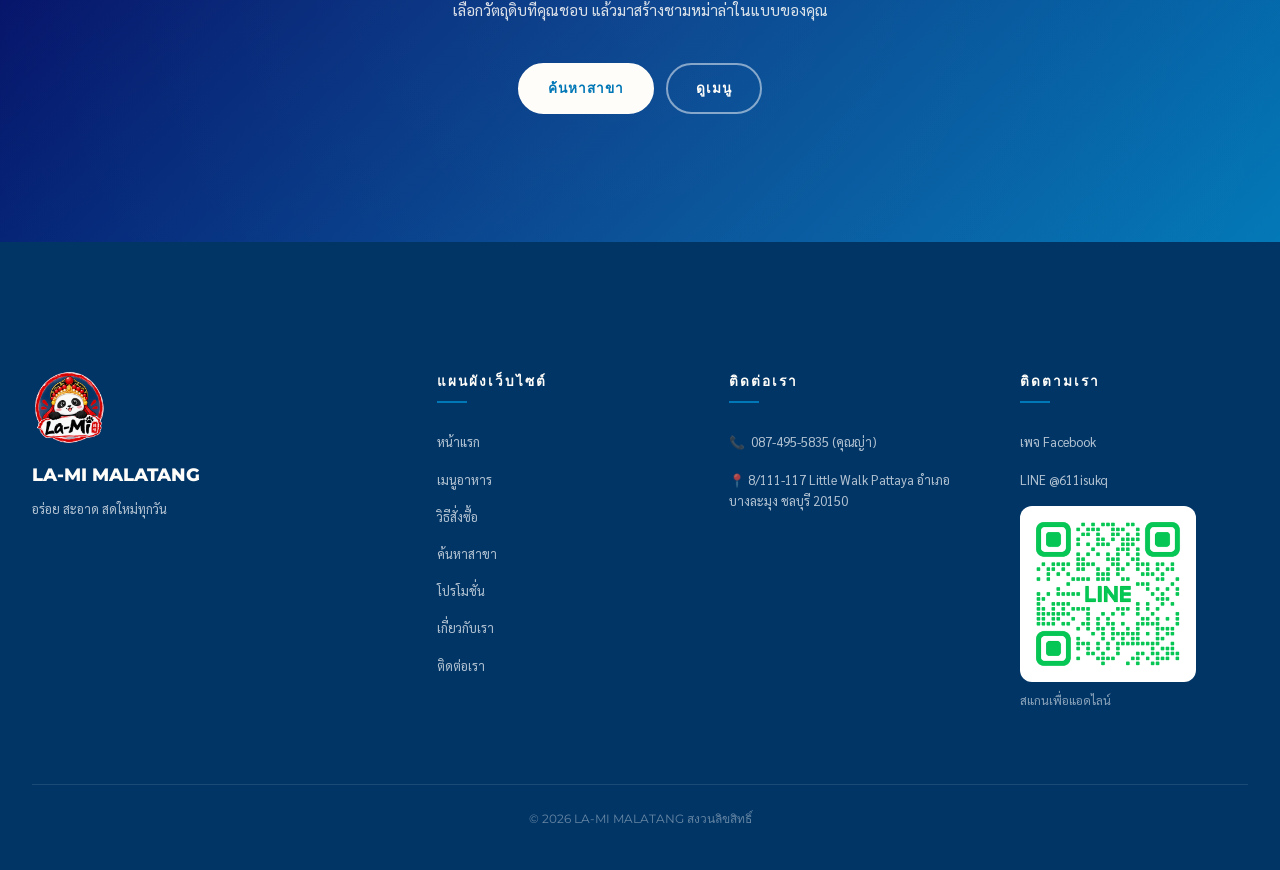
==== commit 0d068385: "feat: name the person who answers each branch phone Show "(คุณญ่า)" after 087-495-5835 and "(คุณแพรว" ====
--- a/index.html
+++ b/index.html
@@ -302,7 +302,7 @@
                     <a href="/branches" class="btn btn--primary" data-i18n="hero_btn_branch">ค้นหาสาขา</a>
                 </div>
                 <div class="hero__contact">
-                    <a href="tel:0874955835">📞 087-495-5835</a>
+                    <a href="tel:0874955835">📞 <span data-i18n="phone_main">087-495-5835 (คุณญ่า)</span></a>
                     <a href="https://www.facebook.com/profile.php?id=100093087823403" target="_blank" rel="noopener" data-i18n="contact_fb">💬 เพจ Facebook</a>
                 </div>
             </div>
@@ -622,7 +622,7 @@
                 <div class="footer__col">
                     <h4 data-i18n="footer_contact">CONTACT</h4>
                     <ul>
-                        <li><a href="tel:0874955835">📞 087-495-5835</a></li>
+                        <li><a href="tel:0874955835">📞 <span data-i18n="phone_main">087-495-5835 (คุณญ่า)</span></a></li>
                         <li><a href="https://maps.google.com/?q=8/111-117+Little+Walk+Pattaya+Amphoe+Bang+Lamung+Thailand+Chon+Buri+20150" target="_blank" rel="noopener" data-i18n="footer_address">📍 8/111-117 Little Walk Pattaya อำเภอบางละมุง ชลบุรี 20150</a></li>
                     </ul>
                 </div>
@@ -644,7 +644,7 @@
         </div>
     </footer>
 
-    <script src="/assets/js/i18n.js?v=20260923a"></script>
+    <script src="/assets/js/i18n.js?v=20260923b"></script>
     <script src="/assets/js/app.js?v=20260923a"></script>
 </body>
 </html>
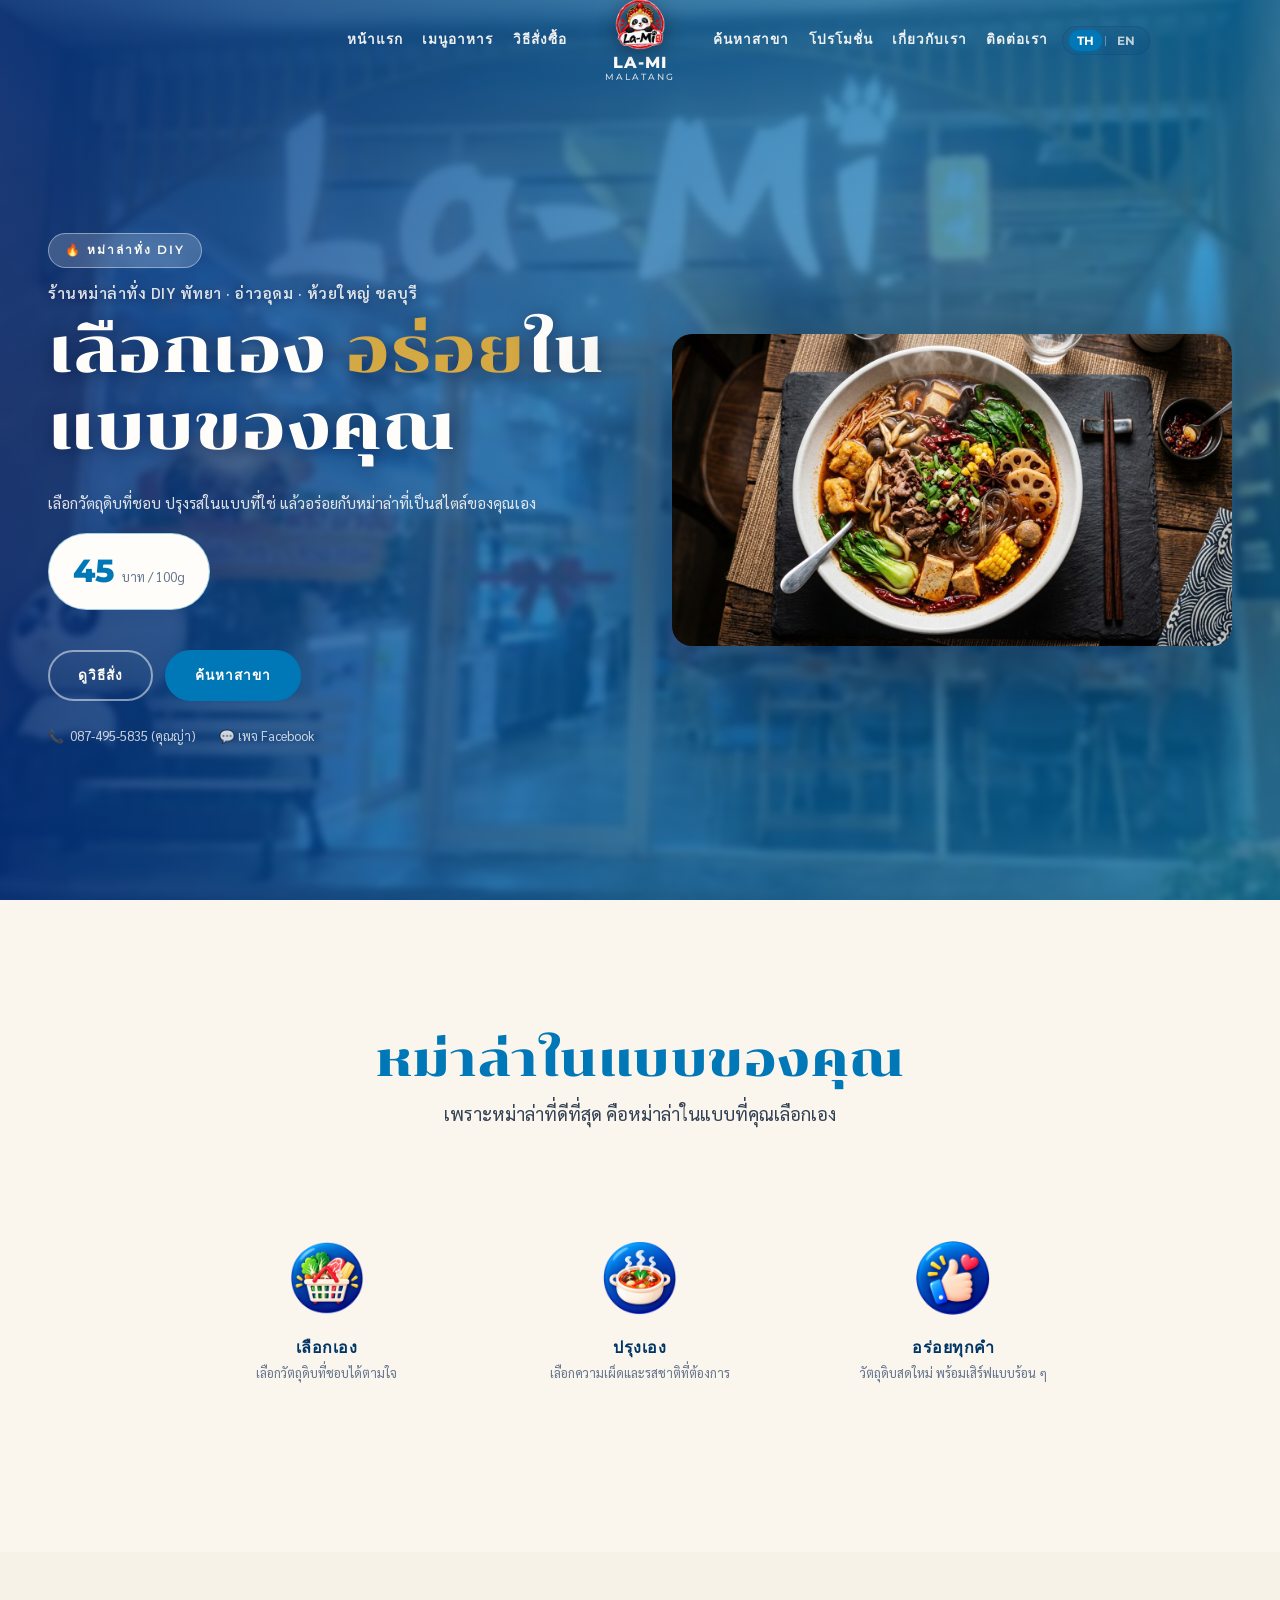
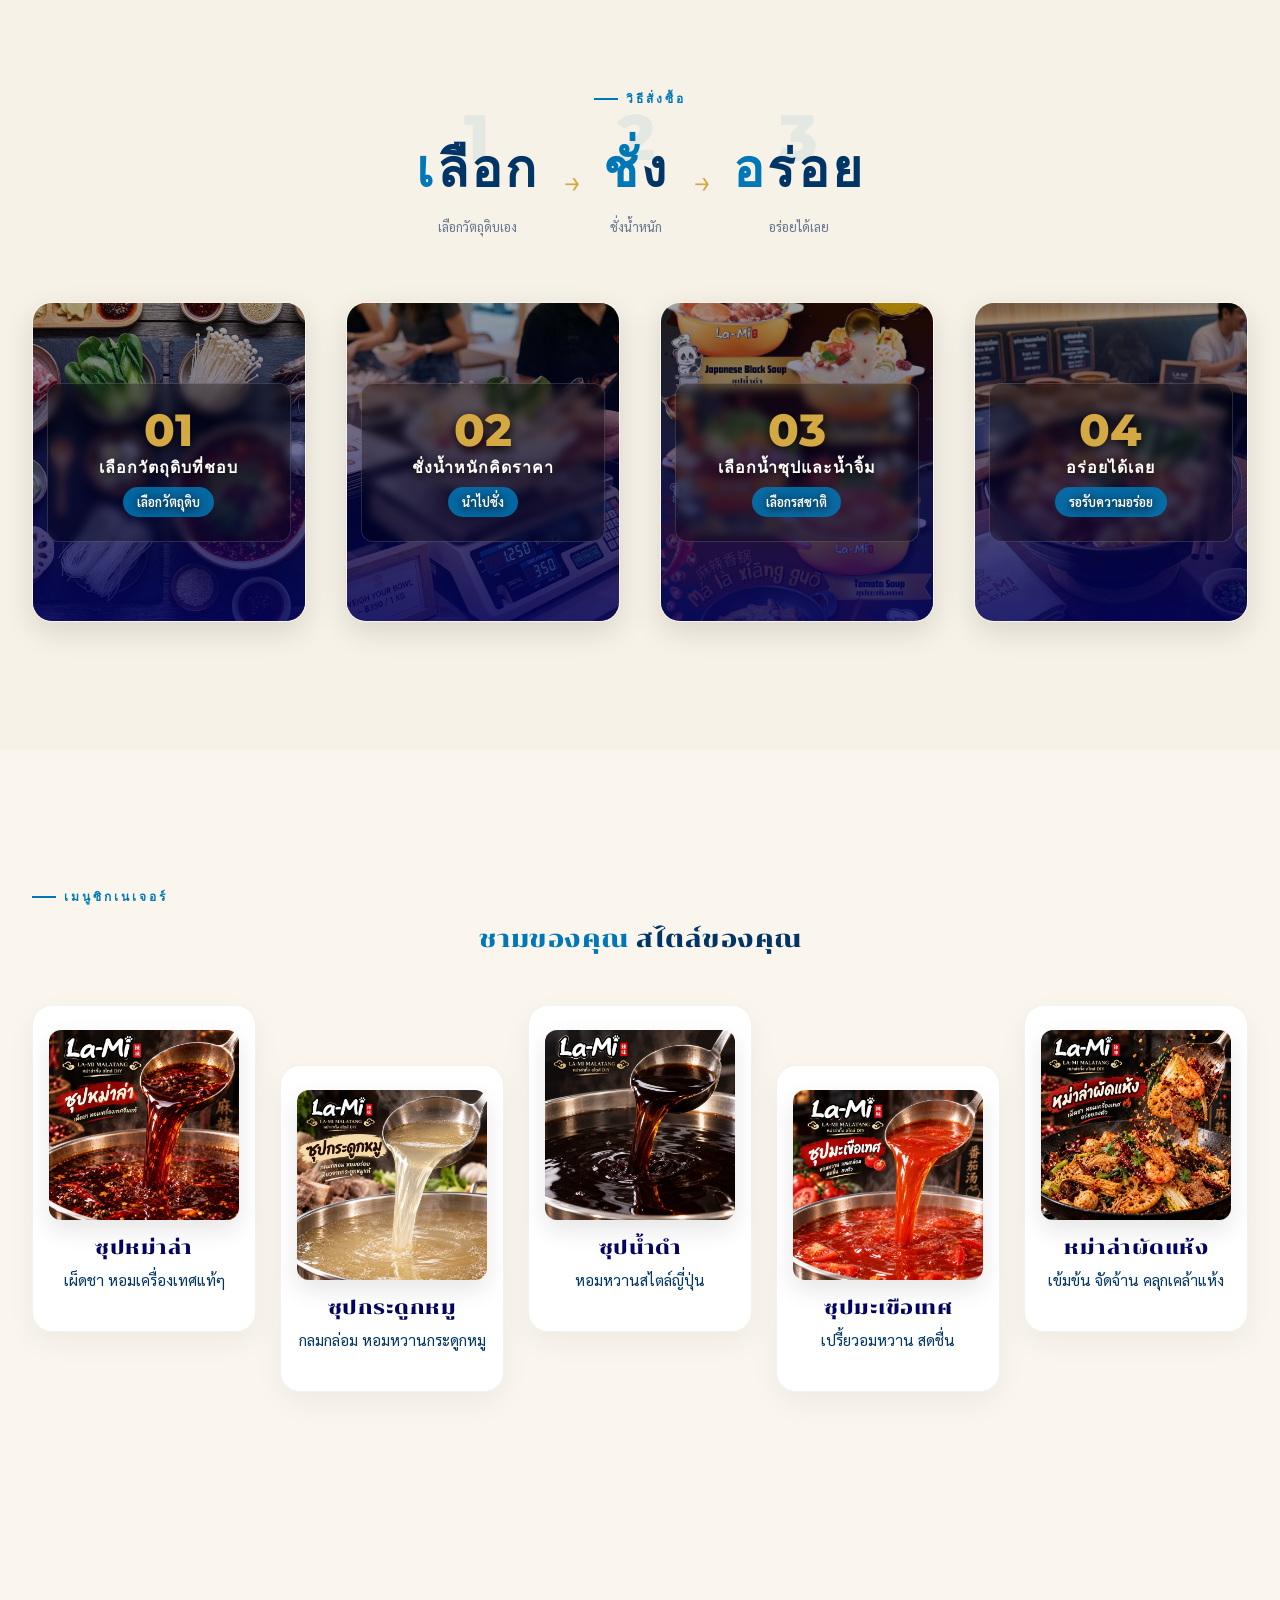
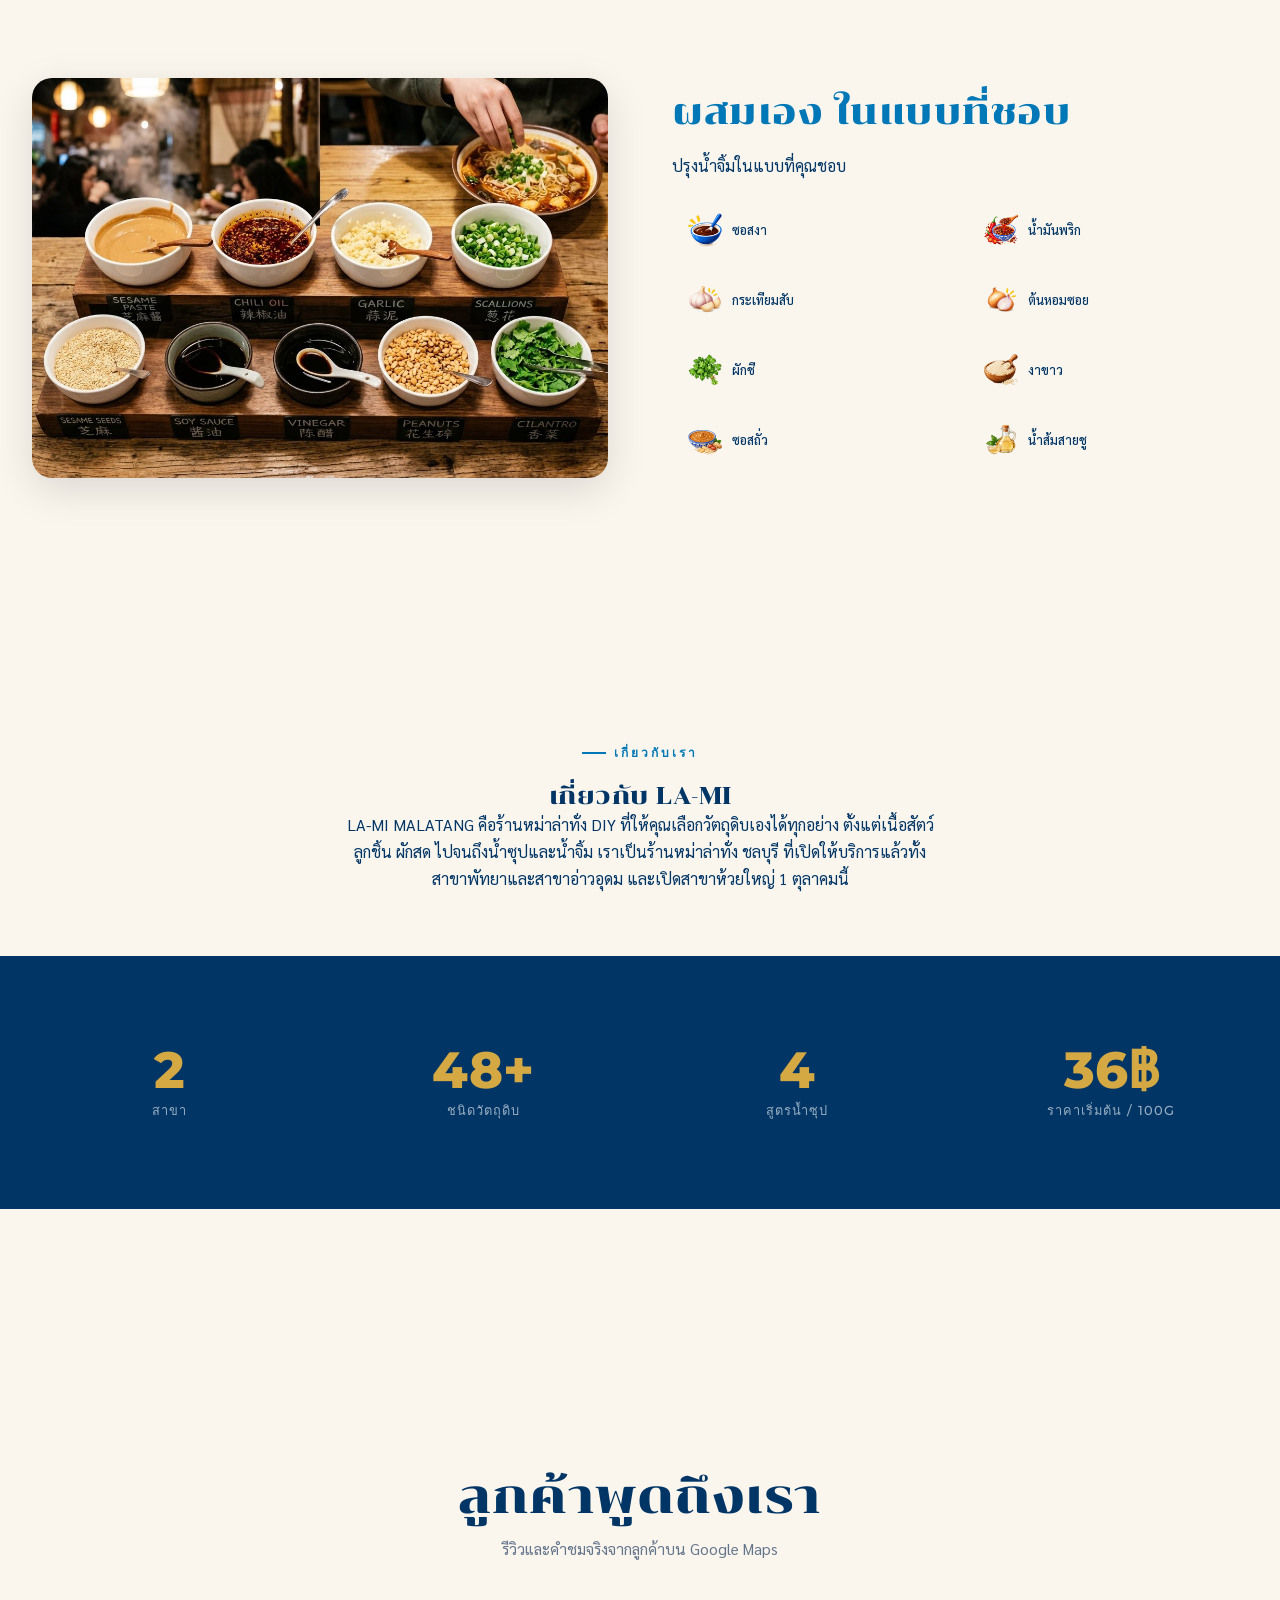
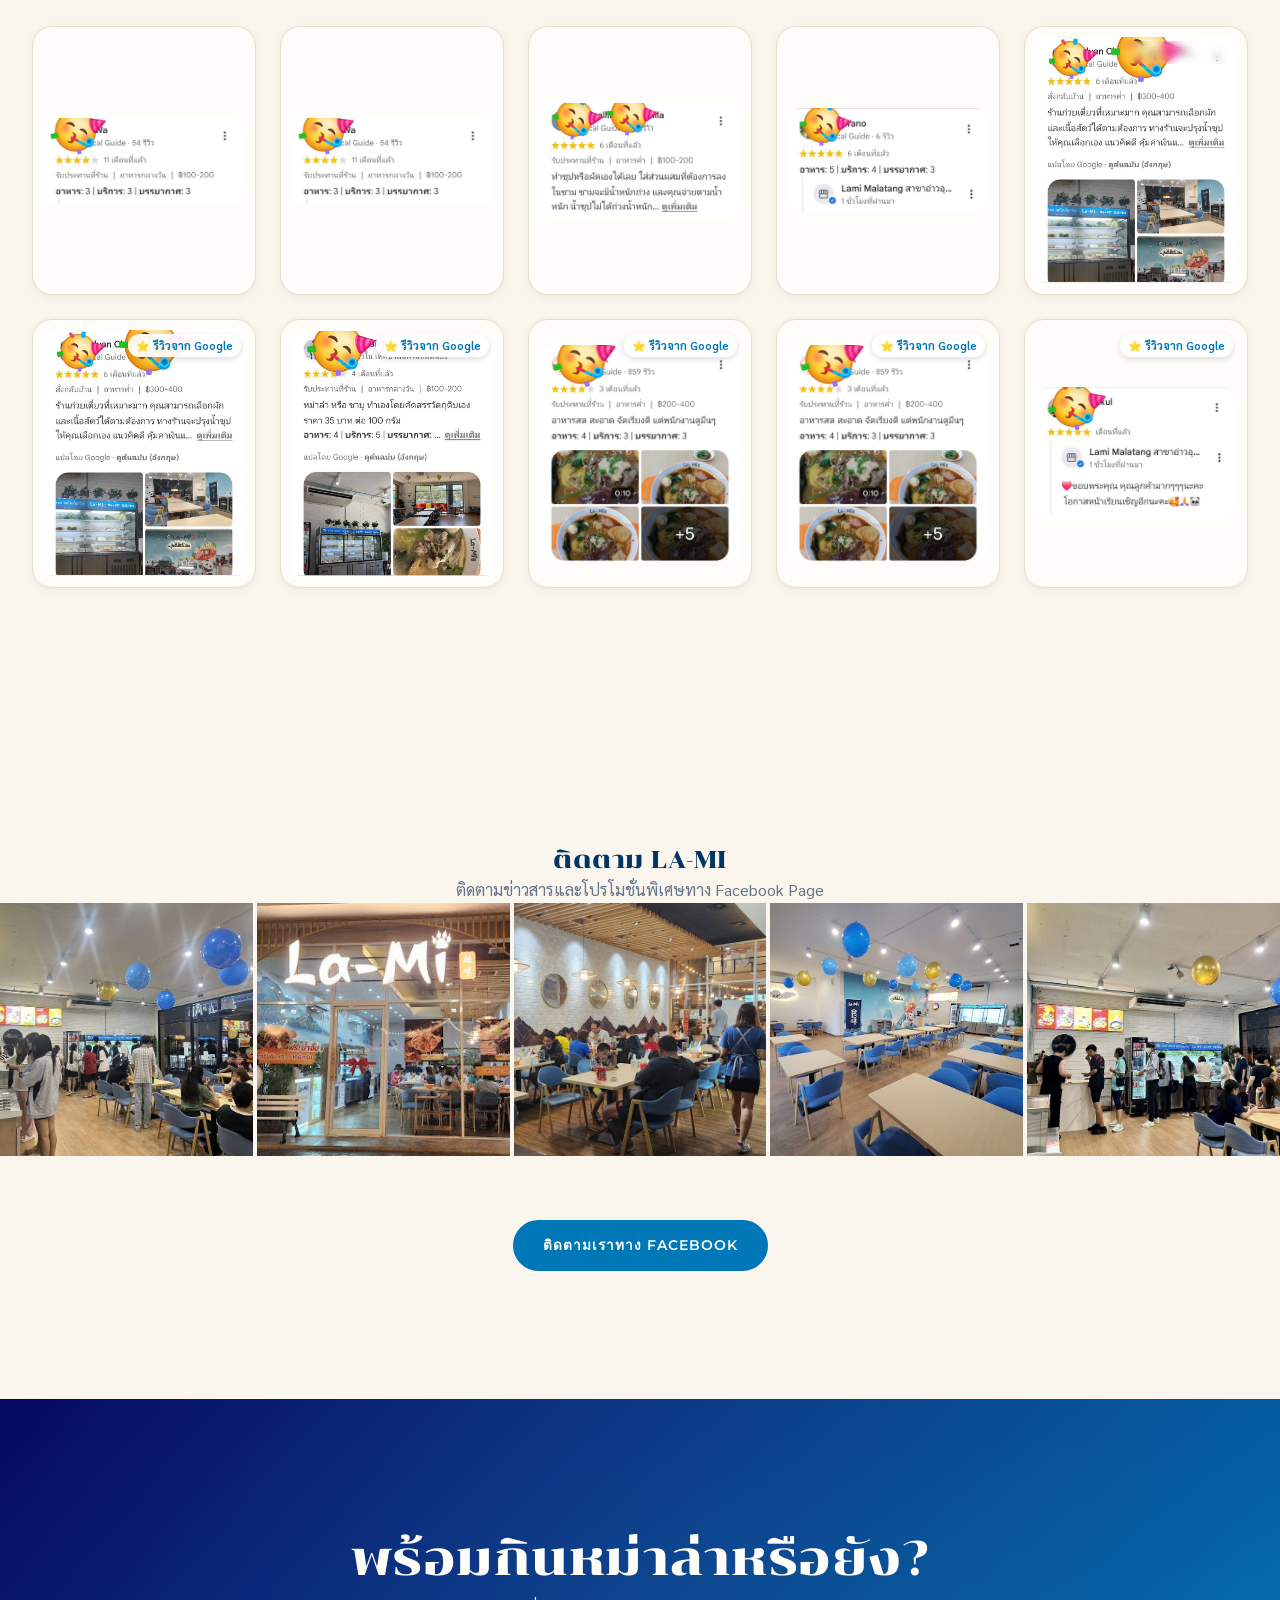
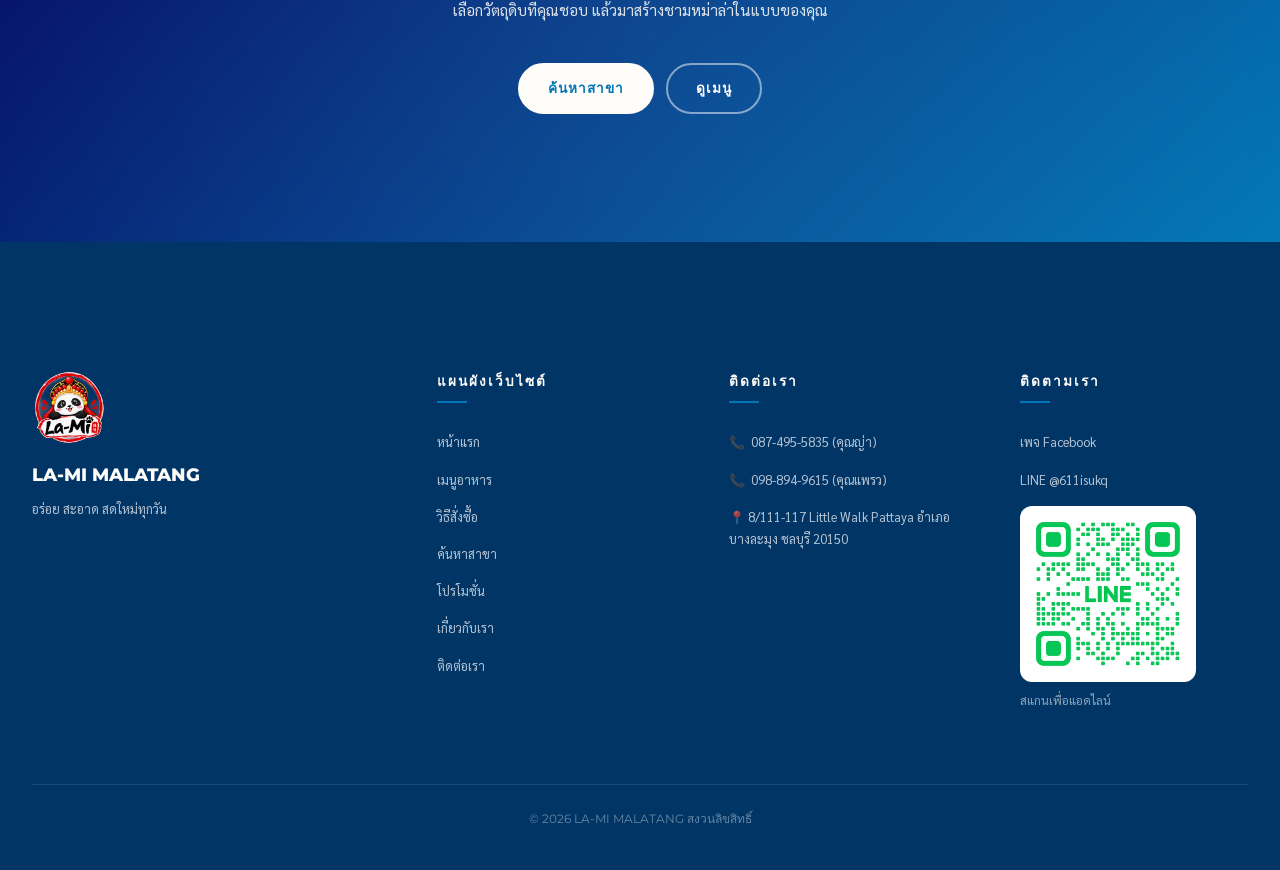
==== commit 86edbc04: "feat: give each branch its own Facebook page and list both numbers under Contact Ao Udom and Huai Ya" ====
--- a/index.html
+++ b/index.html
@@ -173,7 +173,7 @@
       ],
       "hasMap": "https://www.google.com/maps?cid=16844624302920910199",
       "sameAs": [
-        "https://www.facebook.com/profile.php?id=100093087823403",
+        "https://www.facebook.com/profile.php?id=61587425701919",
         "https://lin.ee/z2csSbv"
       ],
       "geo": {
@@ -216,7 +216,7 @@
       },
       "hasMap": "https://www.google.com/maps?cid=11926590230340853389",
       "sameAs": [
-        "https://www.facebook.com/profile.php?id=100093087823403",
+        "https://www.facebook.com/profile.php?id=61594070054487",
         "https://lin.ee/z2csSbv"
       ]
     }
@@ -623,6 +623,7 @@
                     <h4 data-i18n="footer_contact">CONTACT</h4>
                     <ul>
                         <li><a href="tel:0874955835">📞 <span data-i18n="phone_main">087-495-5835 (คุณญ่า)</span></a></li>
+                        <li><a href="tel:0988949615">📞 <span data-i18n="phone_huaiyai">098-894-9615 (คุณแพรว)</span></a></li>
                         <li><a href="https://maps.google.com/?q=8/111-117+Little+Walk+Pattaya+Amphoe+Bang+Lamung+Thailand+Chon+Buri+20150" target="_blank" rel="noopener" data-i18n="footer_address">📍 8/111-117 Little Walk Pattaya อำเภอบางละมุง ชลบุรี 20150</a></li>
                     </ul>
                 </div>
@@ -644,7 +645,7 @@
         </div>
     </footer>
 
-    <script src="/assets/js/i18n.js?v=20260923b"></script>
+    <script src="/assets/js/i18n.js?v=20260923c"></script>
     <script src="/assets/js/app.js?v=20260923a"></script>
 </body>
 </html>
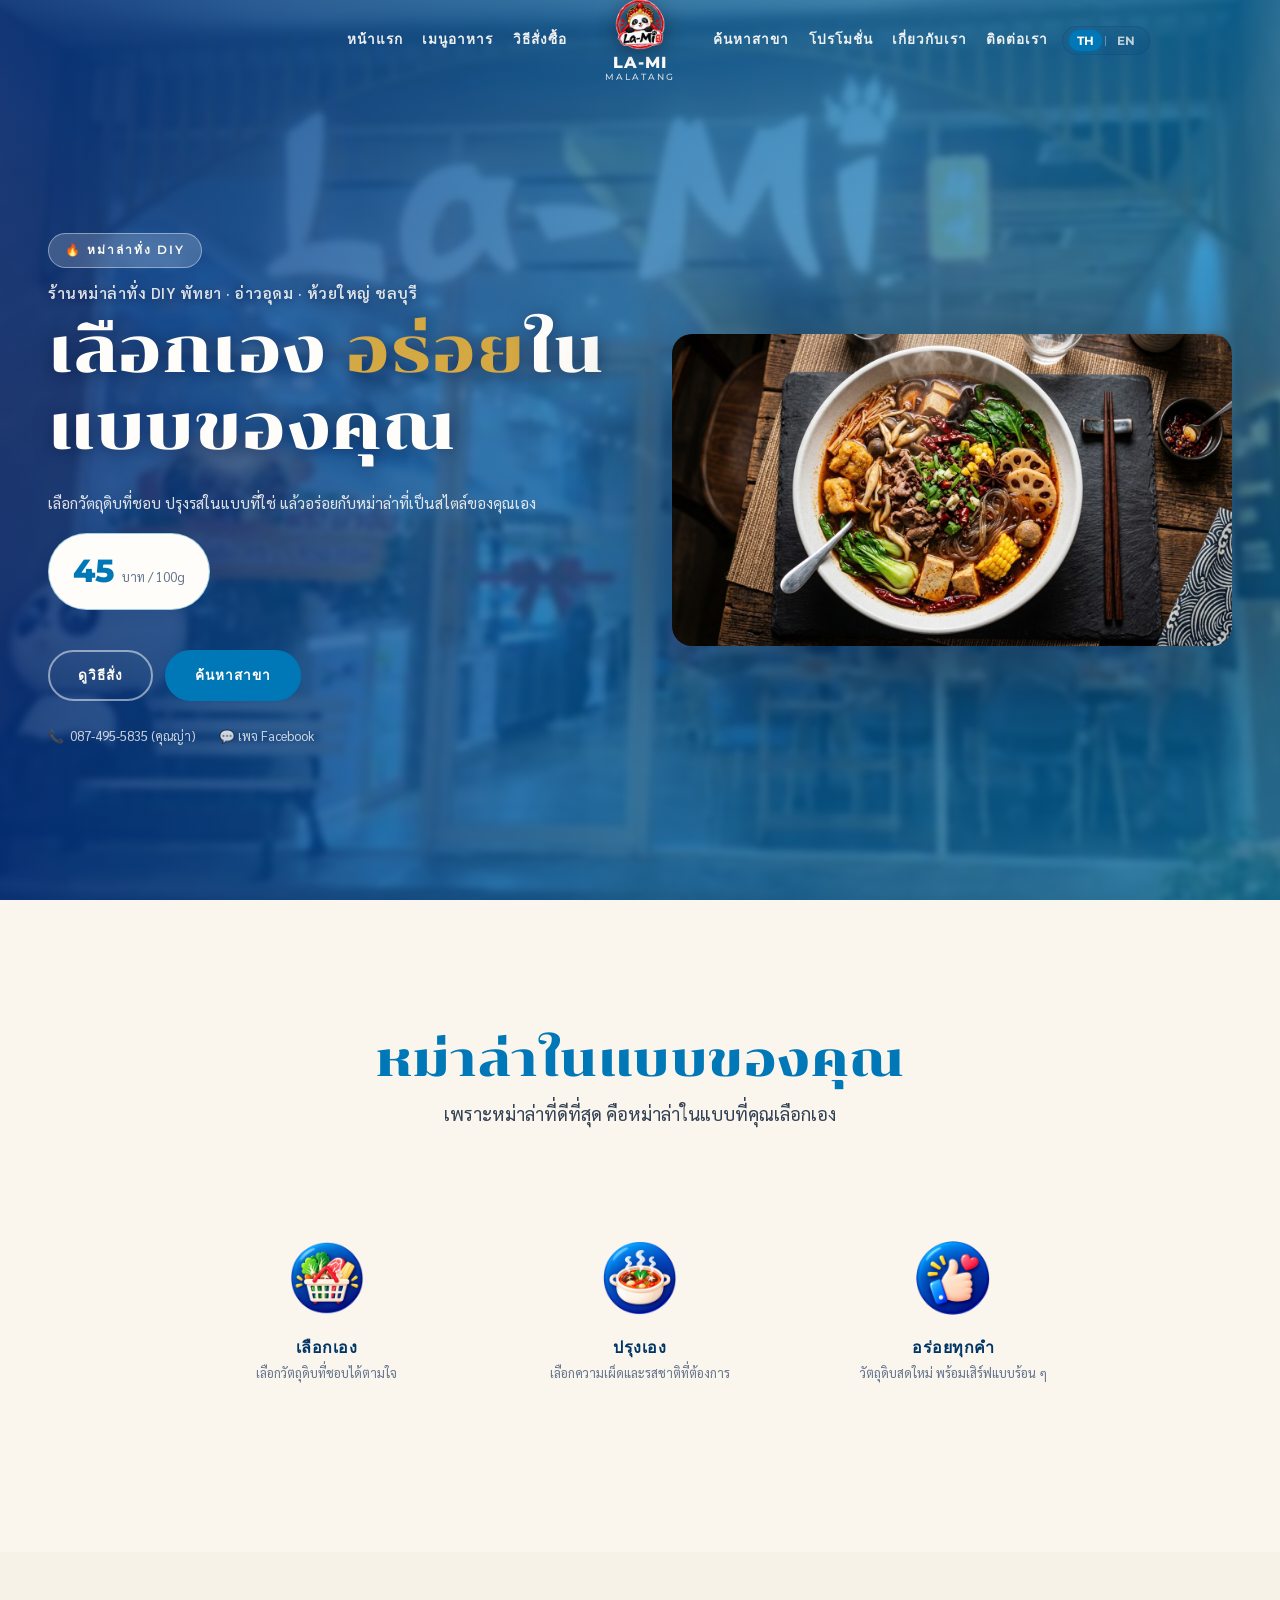
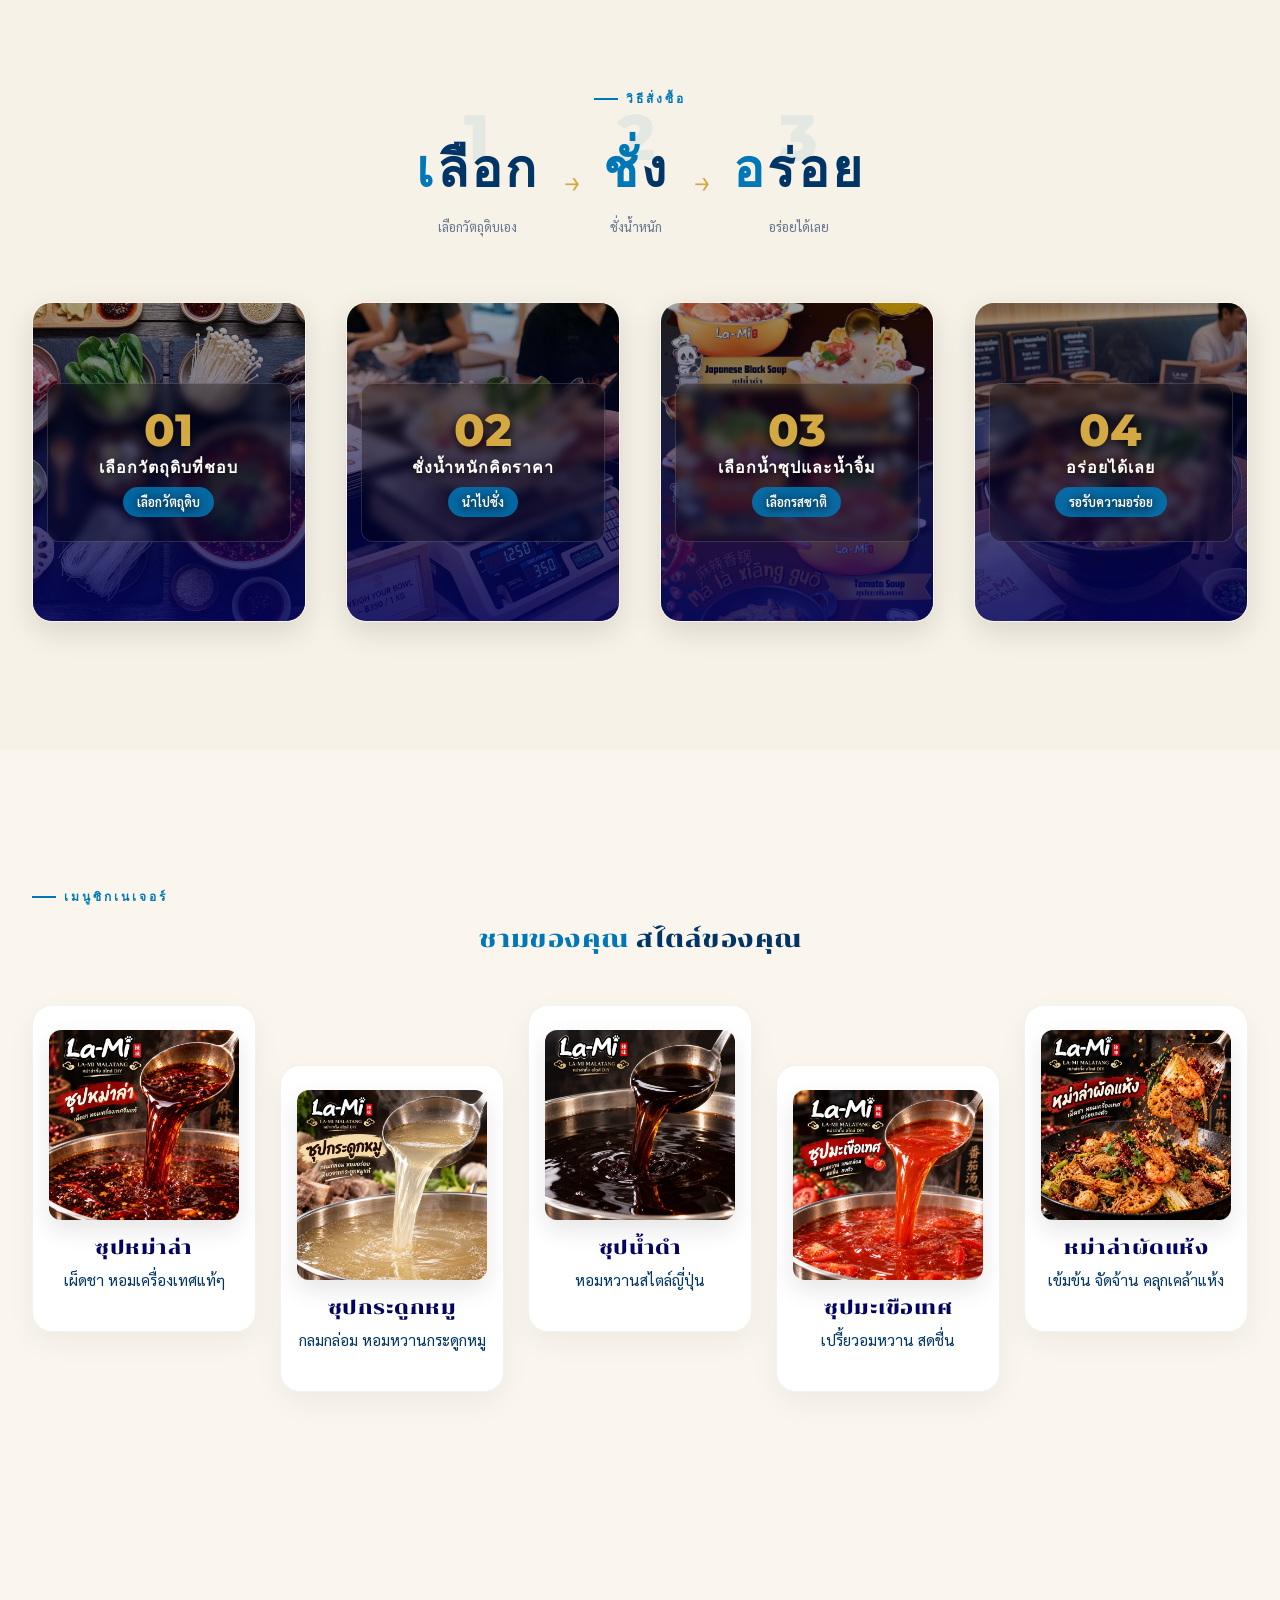
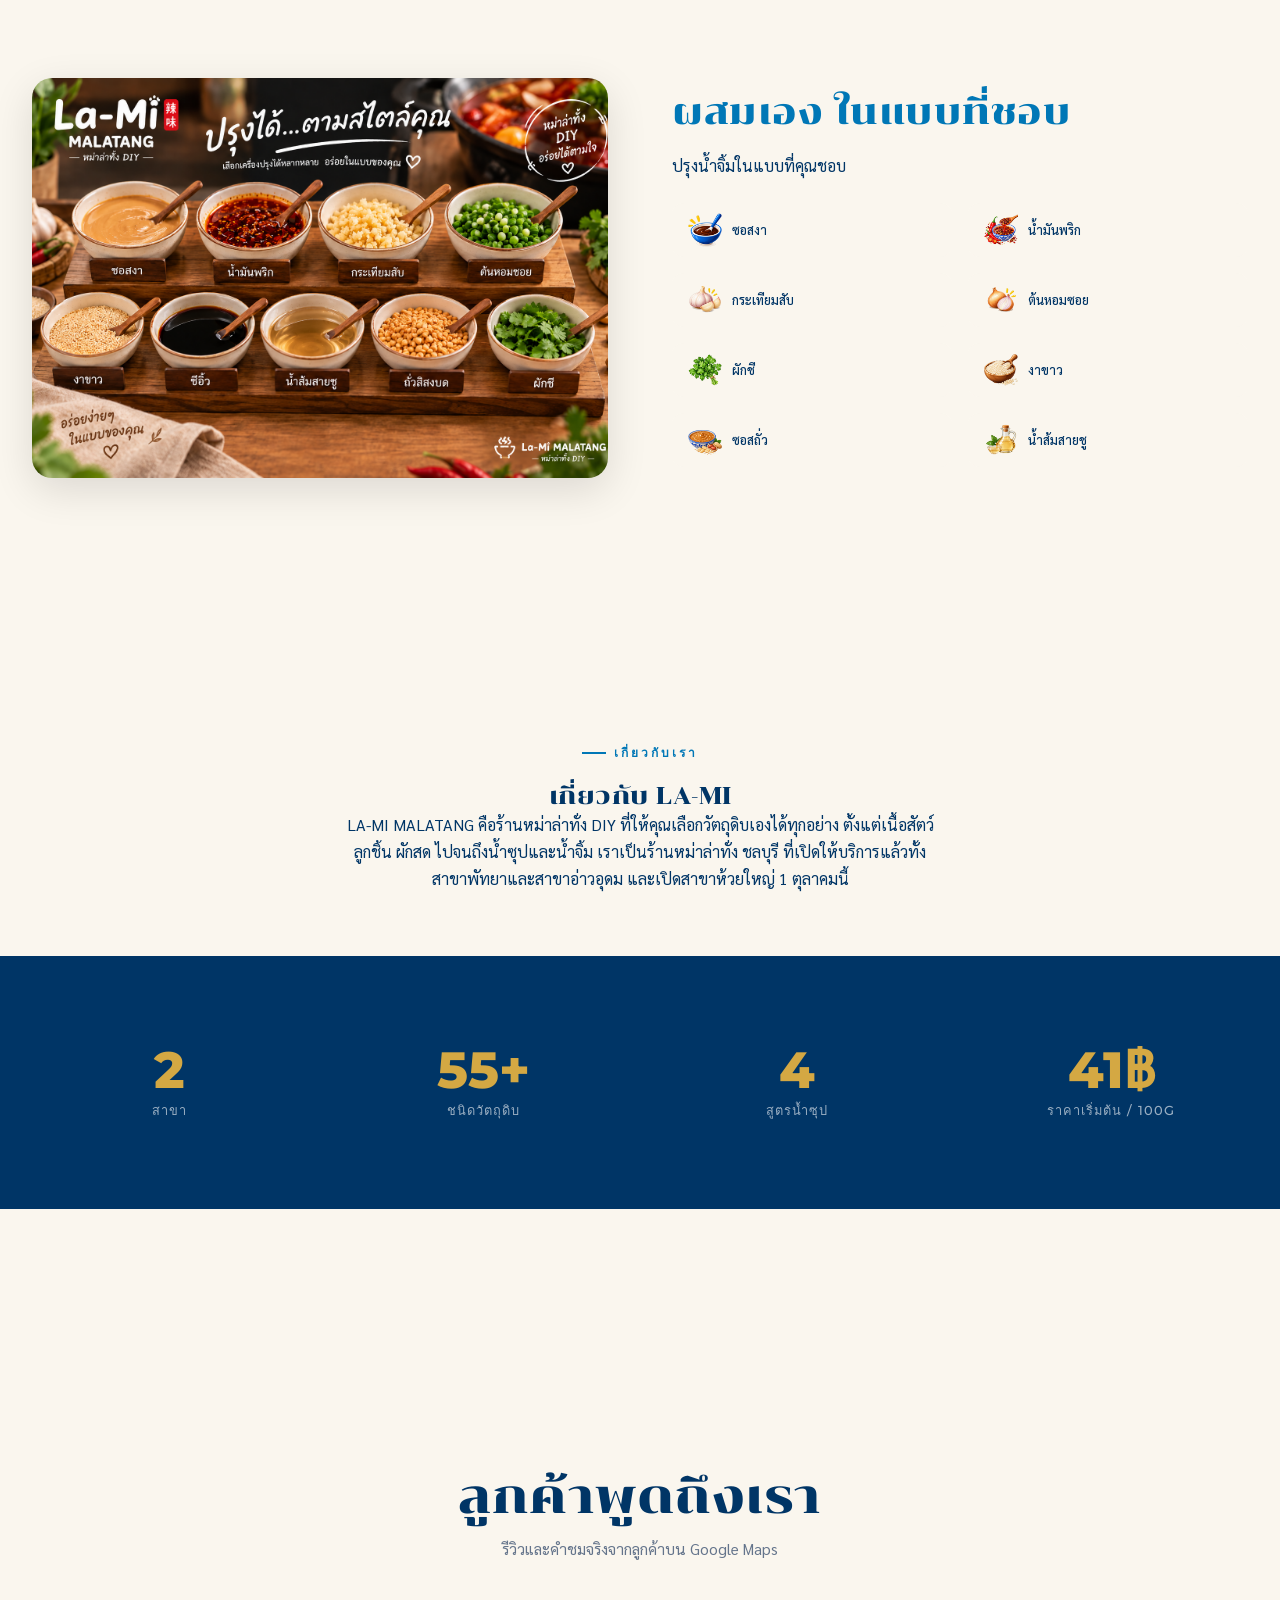
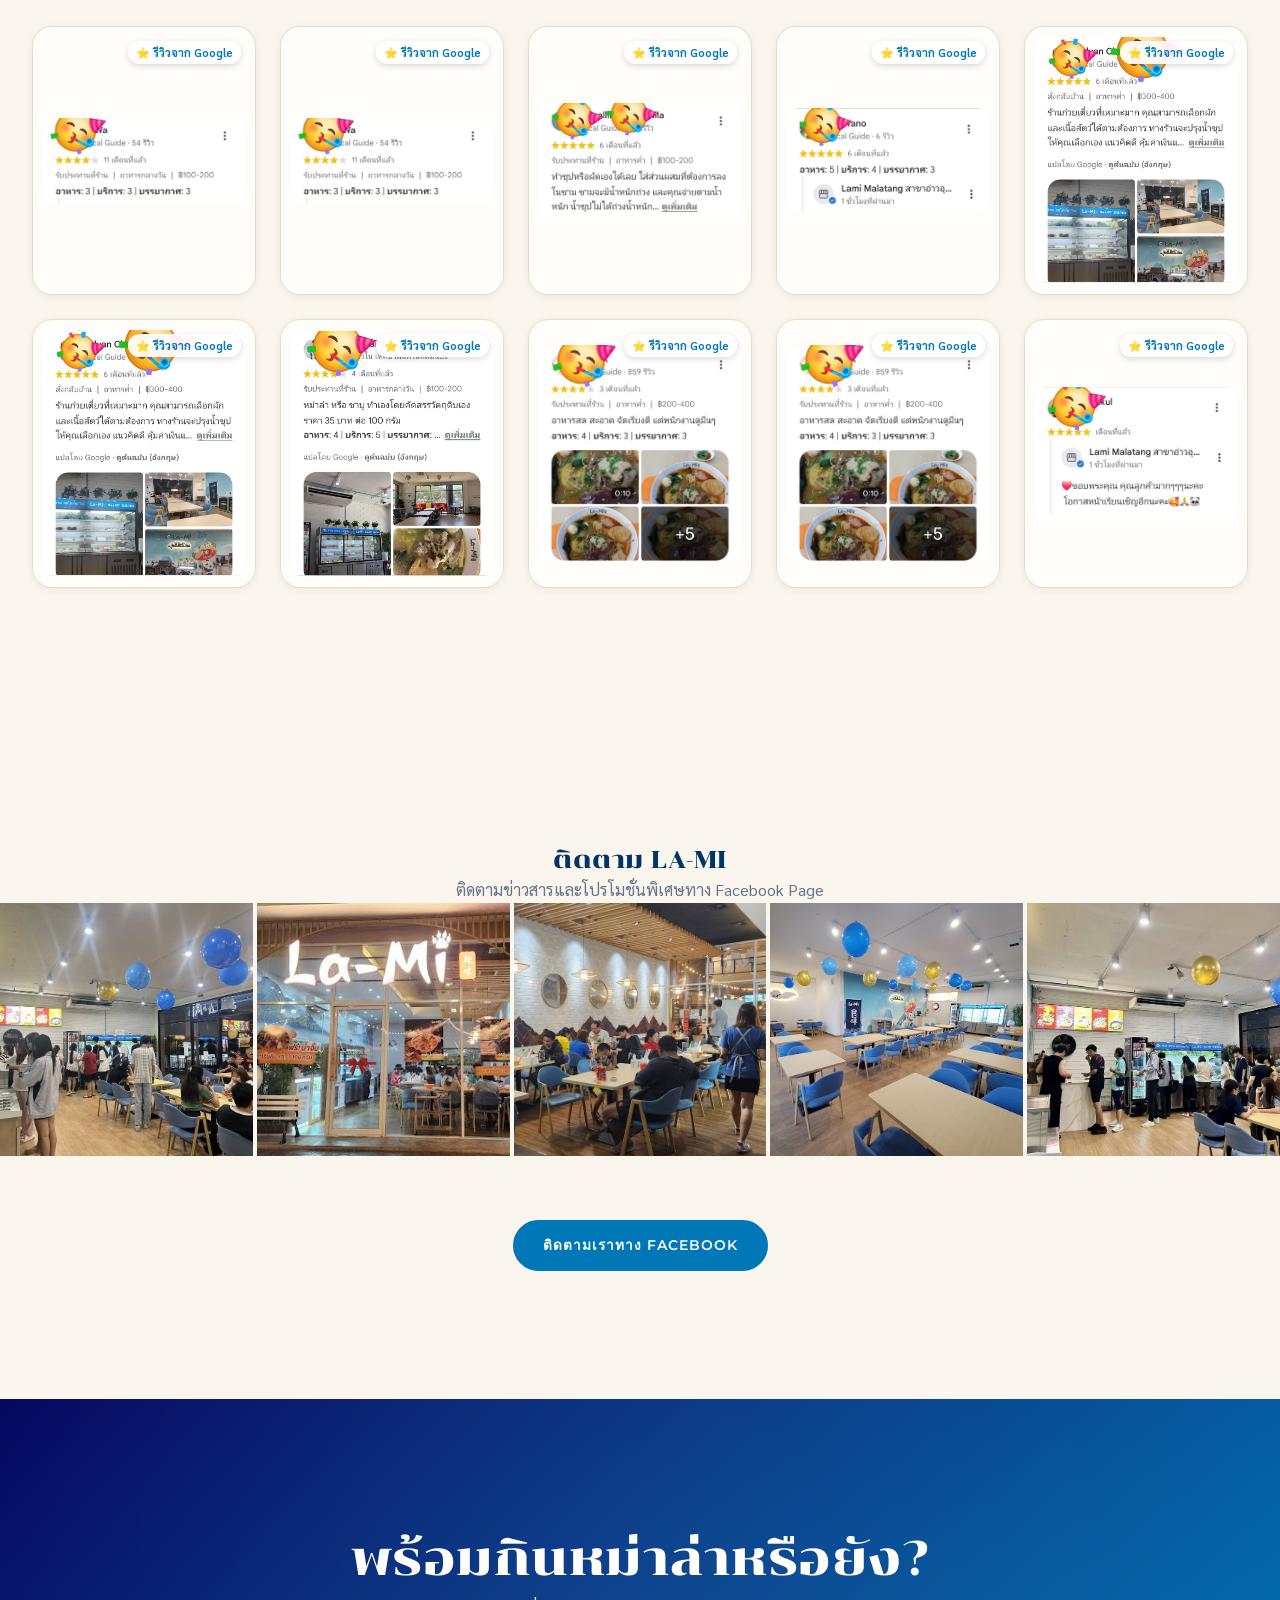
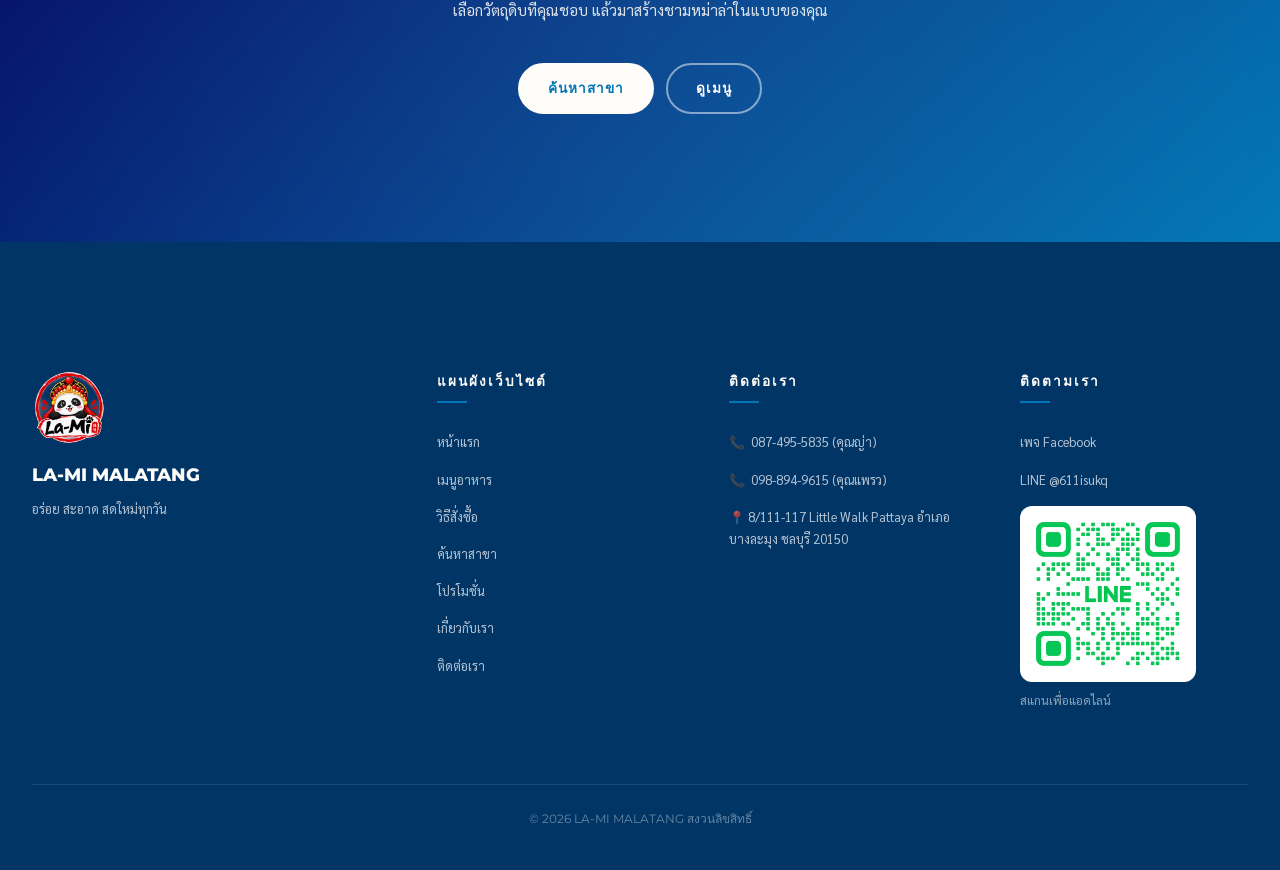
==== commit 2fc4e738: "Update sauce bar image and add development summary" ====
--- a/index.html
+++ b/index.html
@@ -465,7 +465,7 @@
         <div class="container container-wide">
             <div class="sauce-bar__grid">
                 <div class="sauce-bar__image reveal-left">
-                    <img src="/assets/images/sauce_bar.jpg" alt="Sauce Bar">
+                    <img src="/assets/images/sauce_bar_mix.png" alt="Sauce Bar">
                 </div>
                 <div class="sauce-bar__content reveal-right">
                     <h2><span data-i18n="sauce_title_1">MIX IT </span><span class="text-primary" data-i18n="sauce_title_accent">YOUR WAY</span></h2>
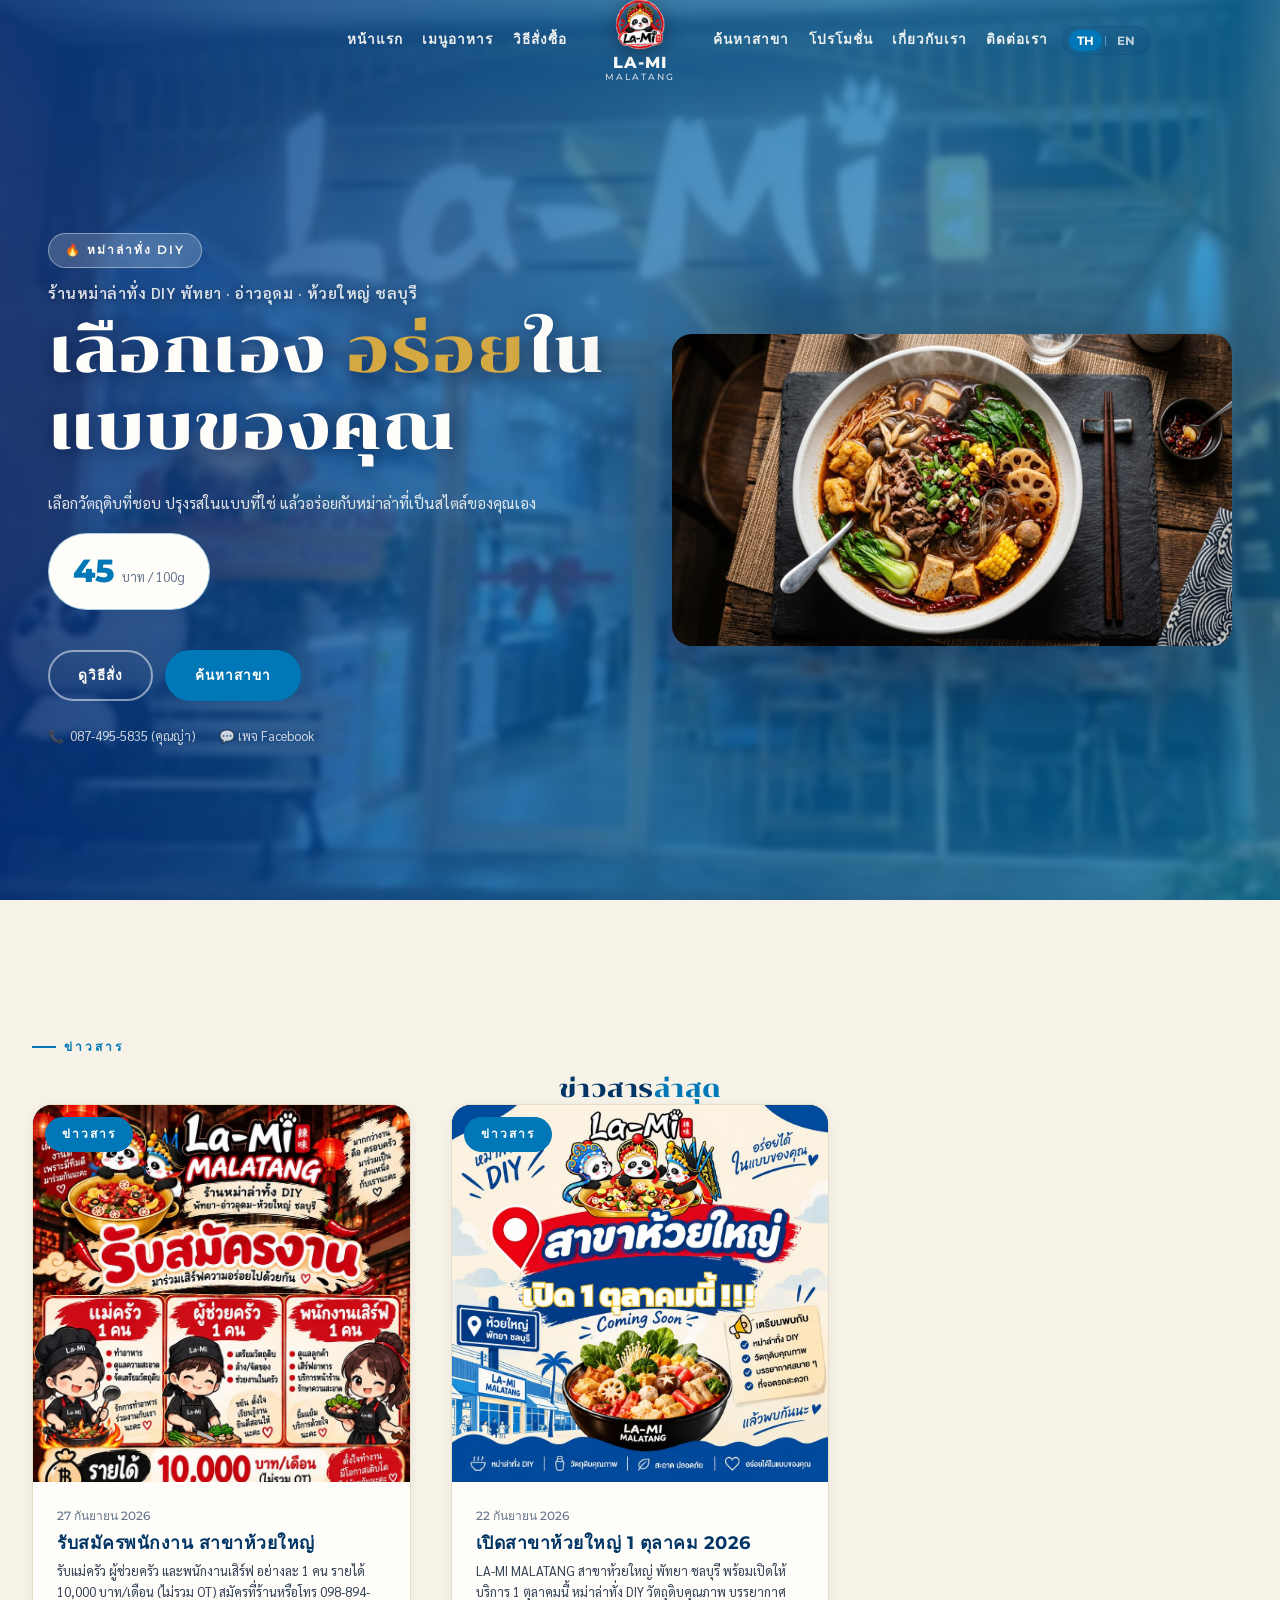
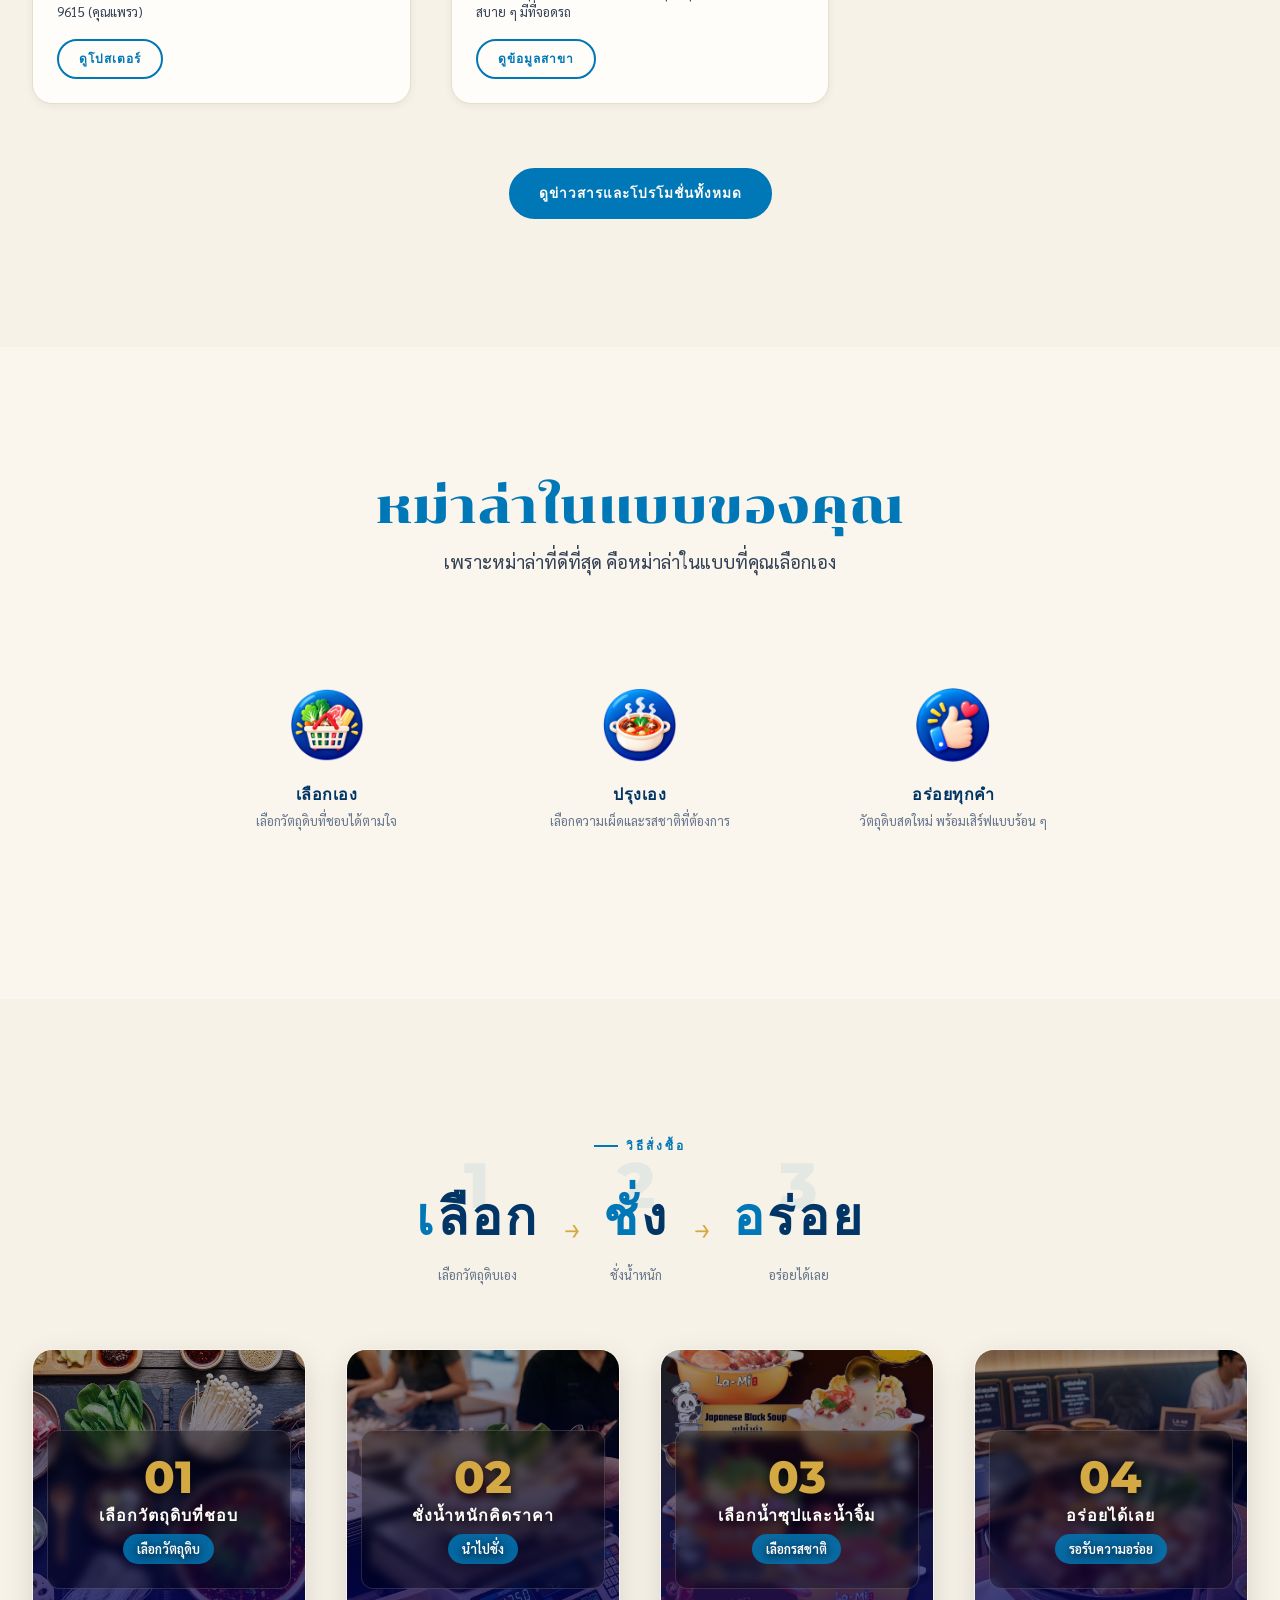
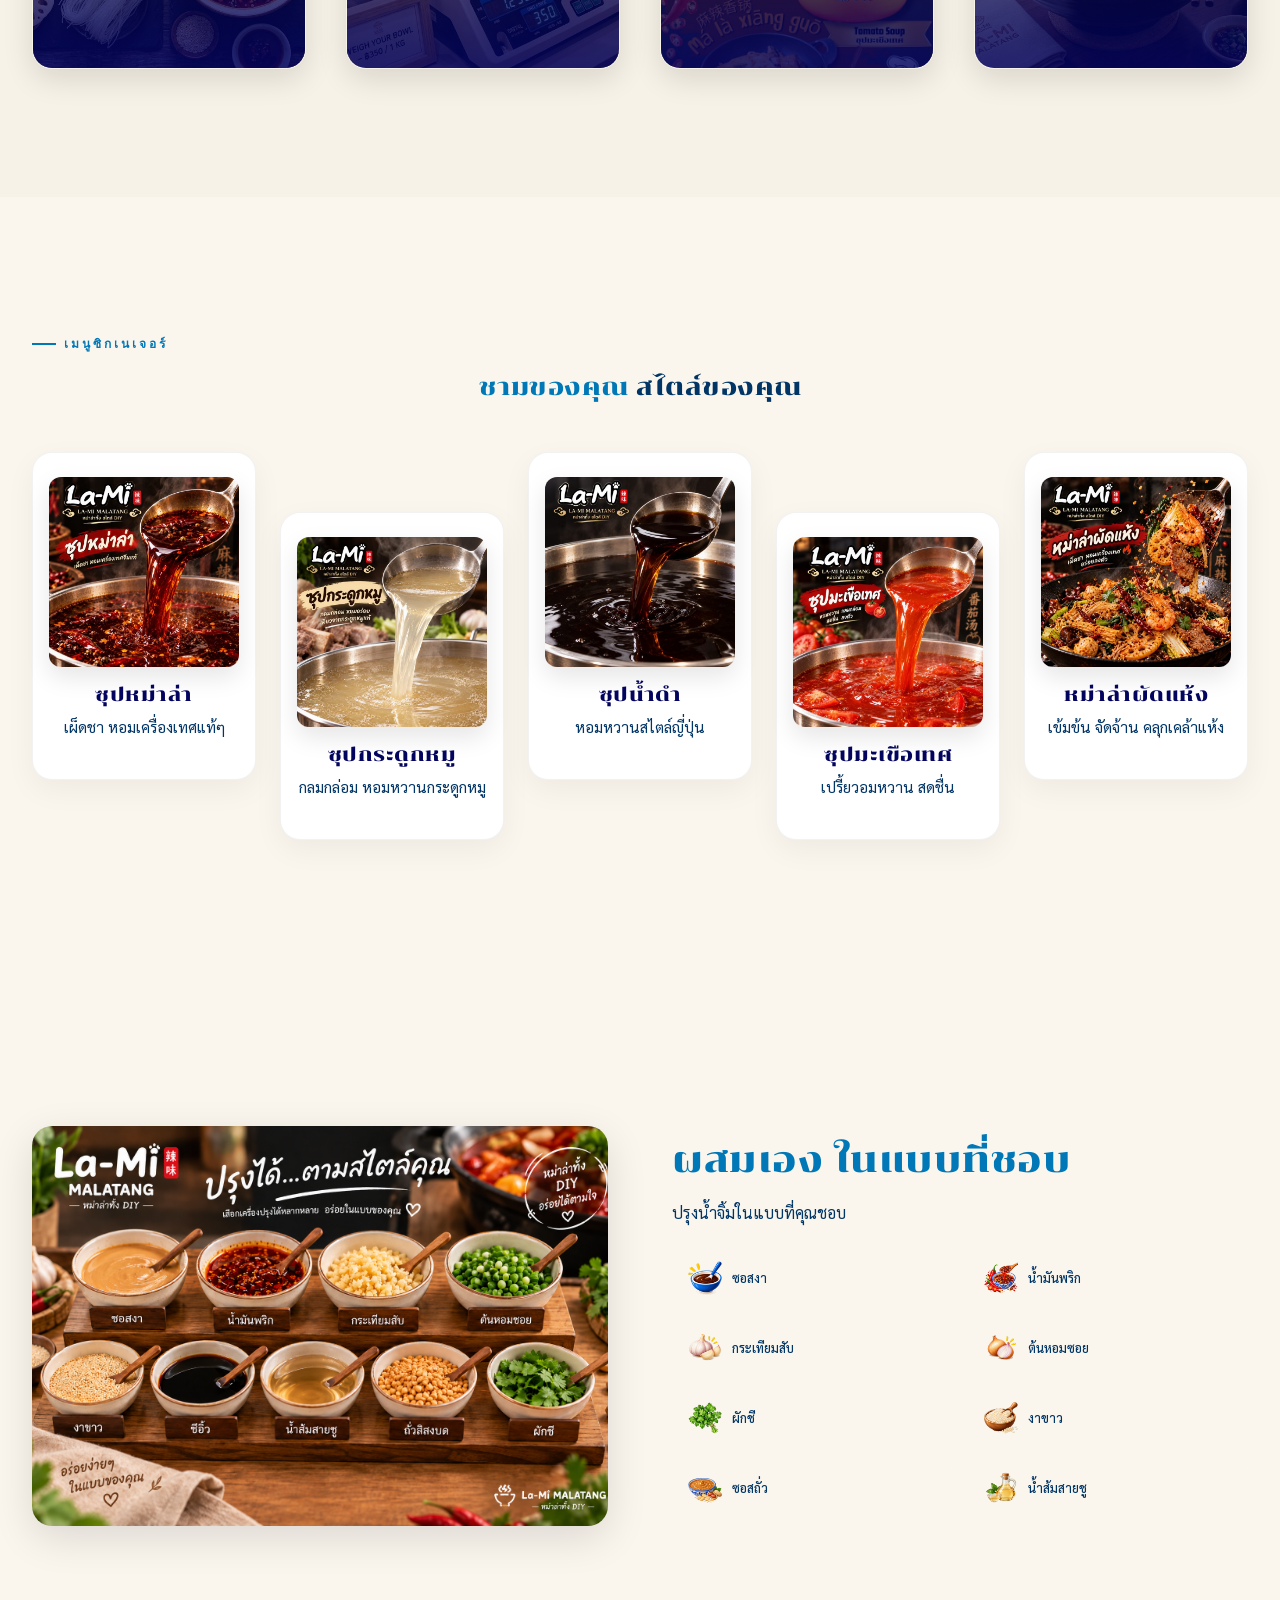
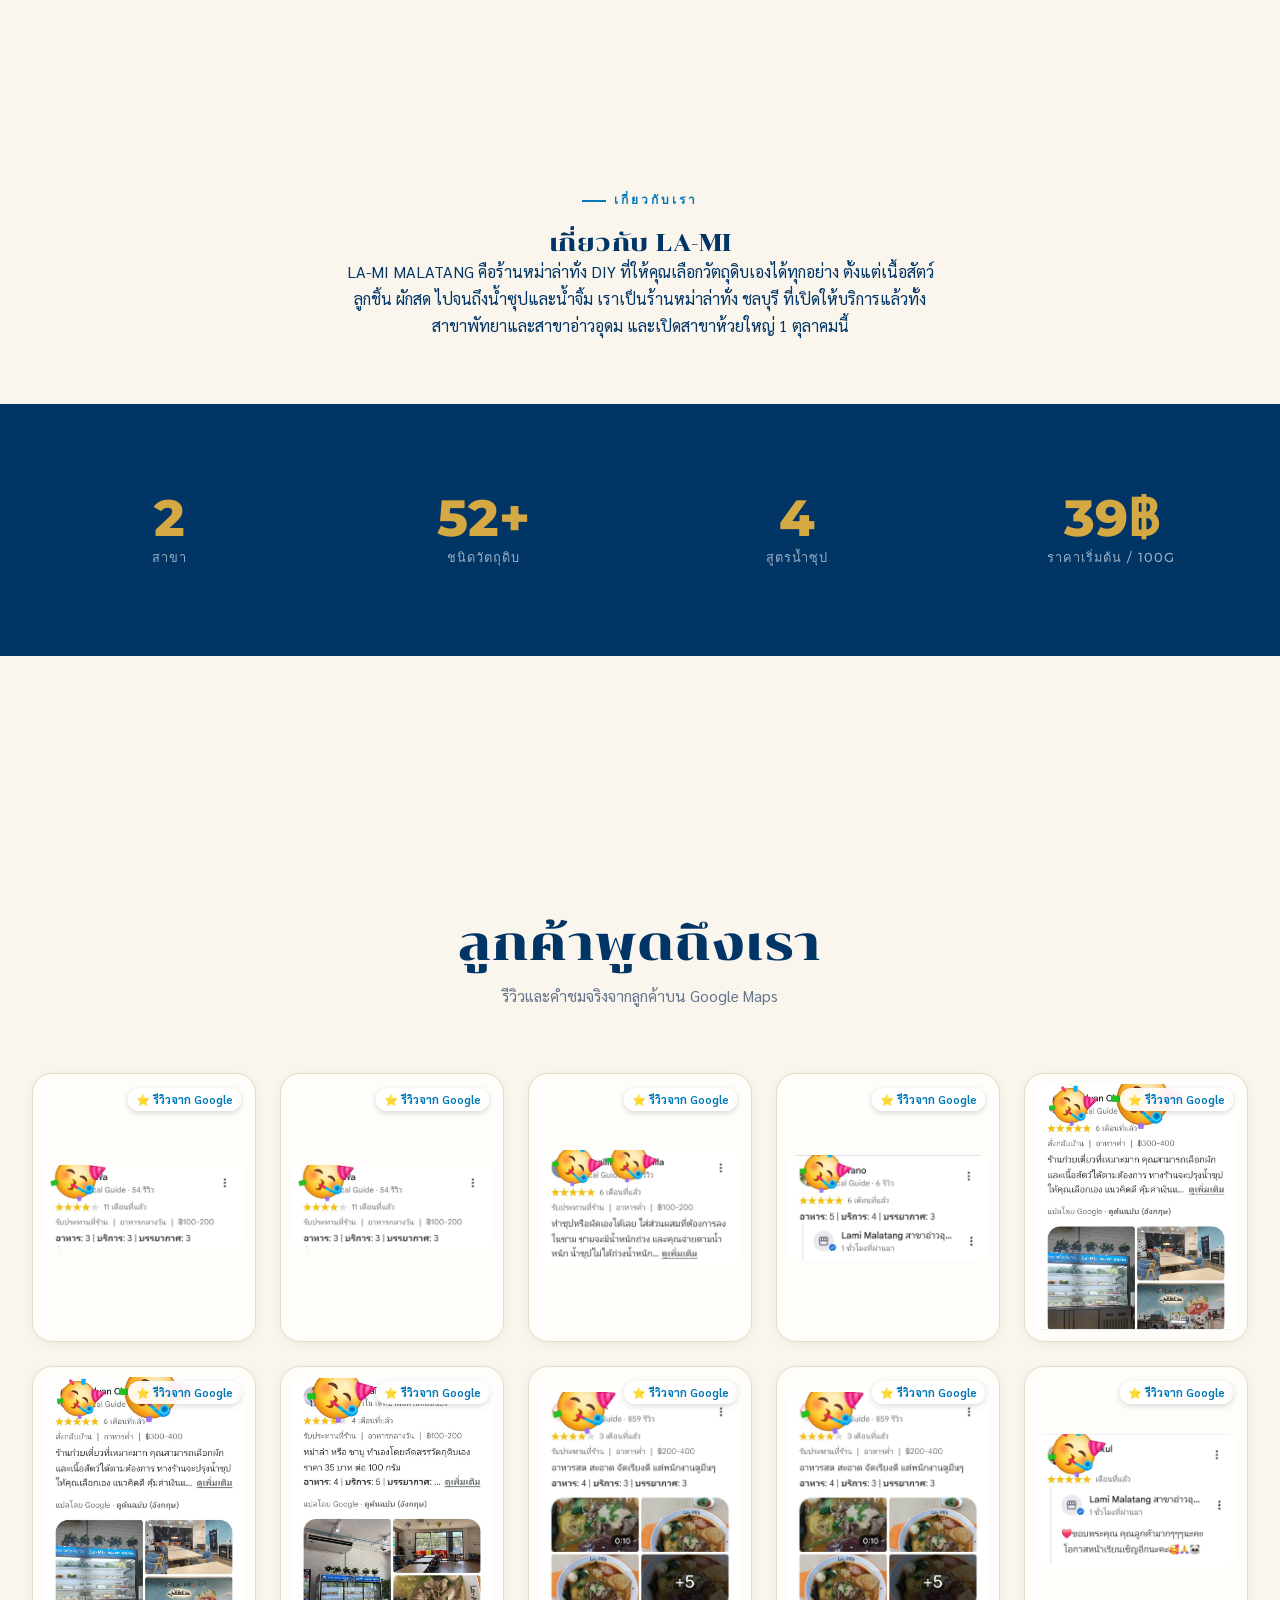
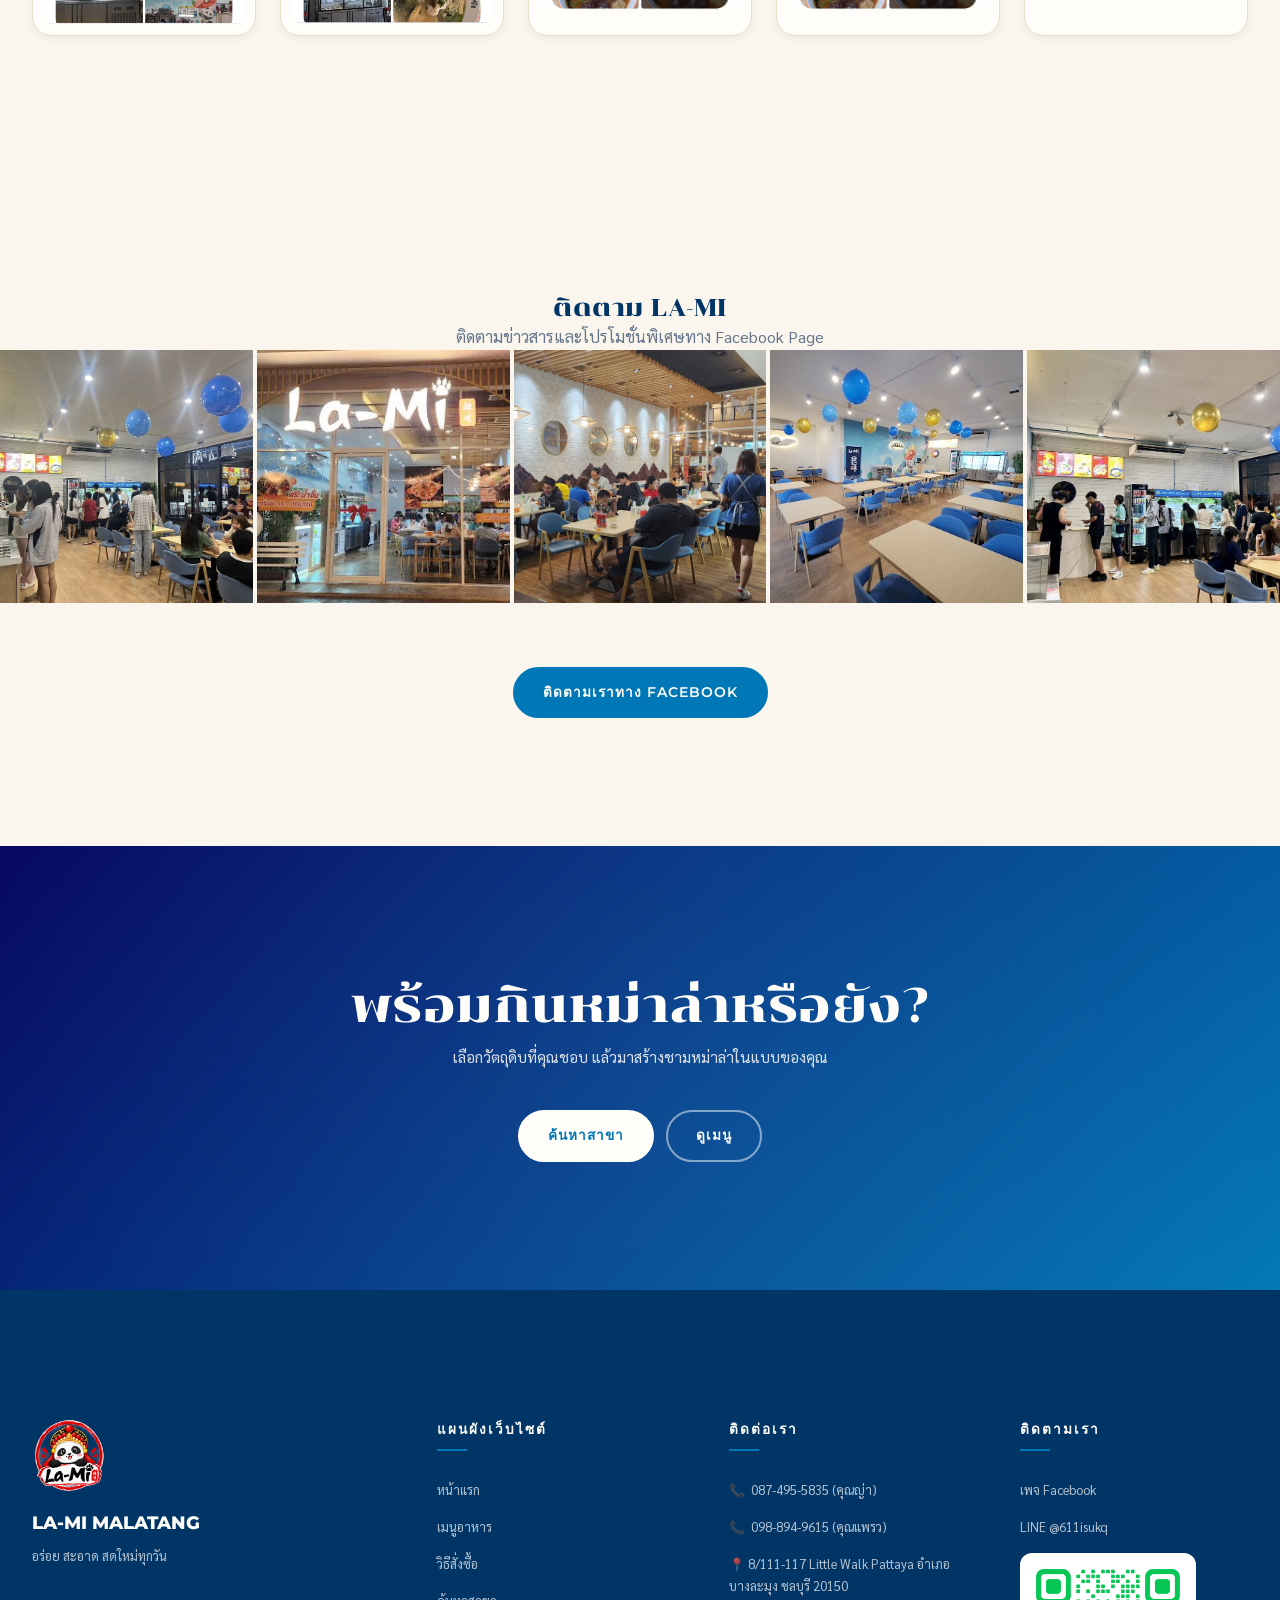
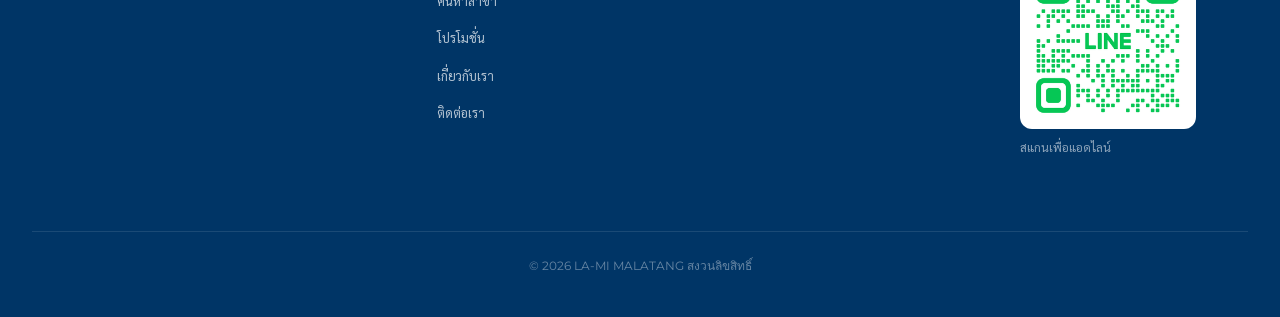
==== commit 3412a079: "feat: add a latest news section to the homepage News lives in assets/js/news.js; the homepage shows " ====
--- a/index.html
+++ b/index.html
@@ -10,7 +10,7 @@
     <link rel="icon" type="image/png" sizes="96x96" href="/assets/images/favicon-96.png">
     <link rel="icon" type="image/png" sizes="192x192" href="/assets/images/icon-192.png">
     <link rel="apple-touch-icon" sizes="180x180" href="/assets/images/apple-touch-icon.png">
-    <link rel="stylesheet" href="/assets/css/styles.css?v=20260923a">
+    <link rel="stylesheet" href="/assets/css/styles.css?v=20260927a">
     <link rel="canonical" href="https://www.la-mi-malatang.com/">
     <meta name="robots" content="index, follow, max-image-preview:large">
     <meta name="theme-color" content="#0077B6">
@@ -312,6 +312,18 @@
         </div>
     </section>
 
+    <!-- LATEST NEWS (cards come from /assets/js/news.js) -->
+    <section id="news" class="section section--light reveal">
+        <div class="container">
+            <div class="section-label text-center" data-i18n="news_label">ข่าวสาร</div>
+            <h2 class="text-center mb-xl"><span data-i18n="news_title_1">ข่าวสาร</span><span class="text-primary" data-i18n="news_title_accent">ล่าสุด</span></h2>
+            <div class="promo-grid" data-news-list data-news-limit="3"></div>
+            <div class="text-center" style="margin-top: var(--space-xl);">
+                <a href="/promotions" class="btn btn--primary" data-i18n="news_btn_all">ดูข่าวสารและโปรโมชั่นทั้งหมด</a>
+            </div>
+        </div>
+    </section>
+
     <!-- BRAND STATEMENT -->
     <section id="brand" class="section brand-statement reveal">
         <div class="container">
@@ -645,7 +657,8 @@
         </div>
     </footer>
 
-    <script src="/assets/js/i18n.js?v=20260923c"></script>
+    <script src="/assets/js/i18n.js?v=20260927a"></script>
+    <script src="/assets/js/news.js?v=20260927a"></script>
     <script src="/assets/js/app.js?v=20260923a"></script>
 </body>
 </html>
--- a/assets/css/styles.css
+++ b/assets/css/styles.css
@@ -1609,6 +1609,13 @@
     position: absolute;
     top: 12px;
     left: 12px;
+    z-index: 2;
+}
+/* Solid so the label reads over busy poster images */
+.promo-card__badge.badge--primary {
+    background: var(--clr-primary);
+    color: var(--clr-white);
+    border-color: var(--clr-primary);
 }
 .promo-card__body {
     padding: var(--space-md);
@@ -1633,6 +1640,15 @@
     margin-bottom: var(--space-sm);
     line-height: 1.6;
 }
+/* News cards carry square/tall posters — show them square, anchored to the top */
+.news-card .promo-card__img {
+    height: auto;
+    aspect-ratio: 1 / 1;
+}
+.news-card .promo-card__img img {
+    object-position: top;
+}
+
 /* ---------- REAL REVIEW CARDS (10 IMAGES) ---------- */
 .real-review-grid {
     display: grid;
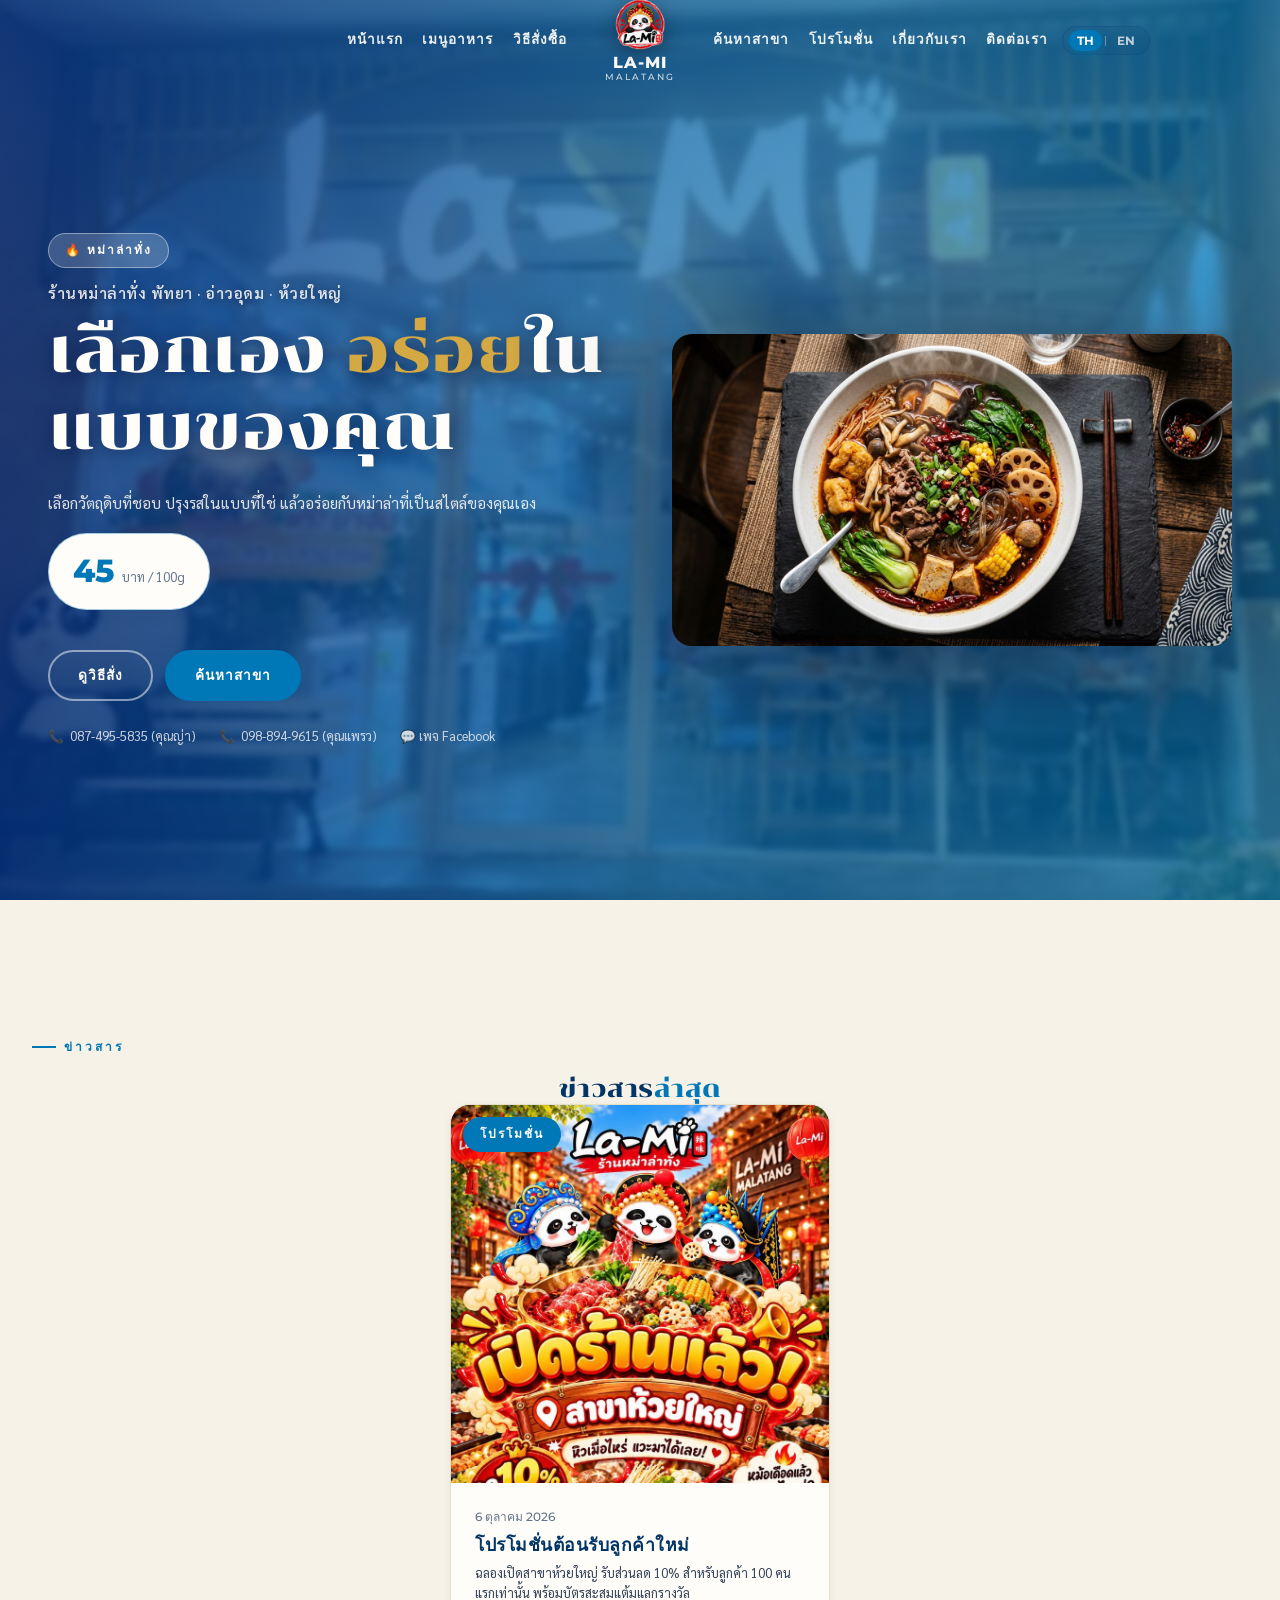
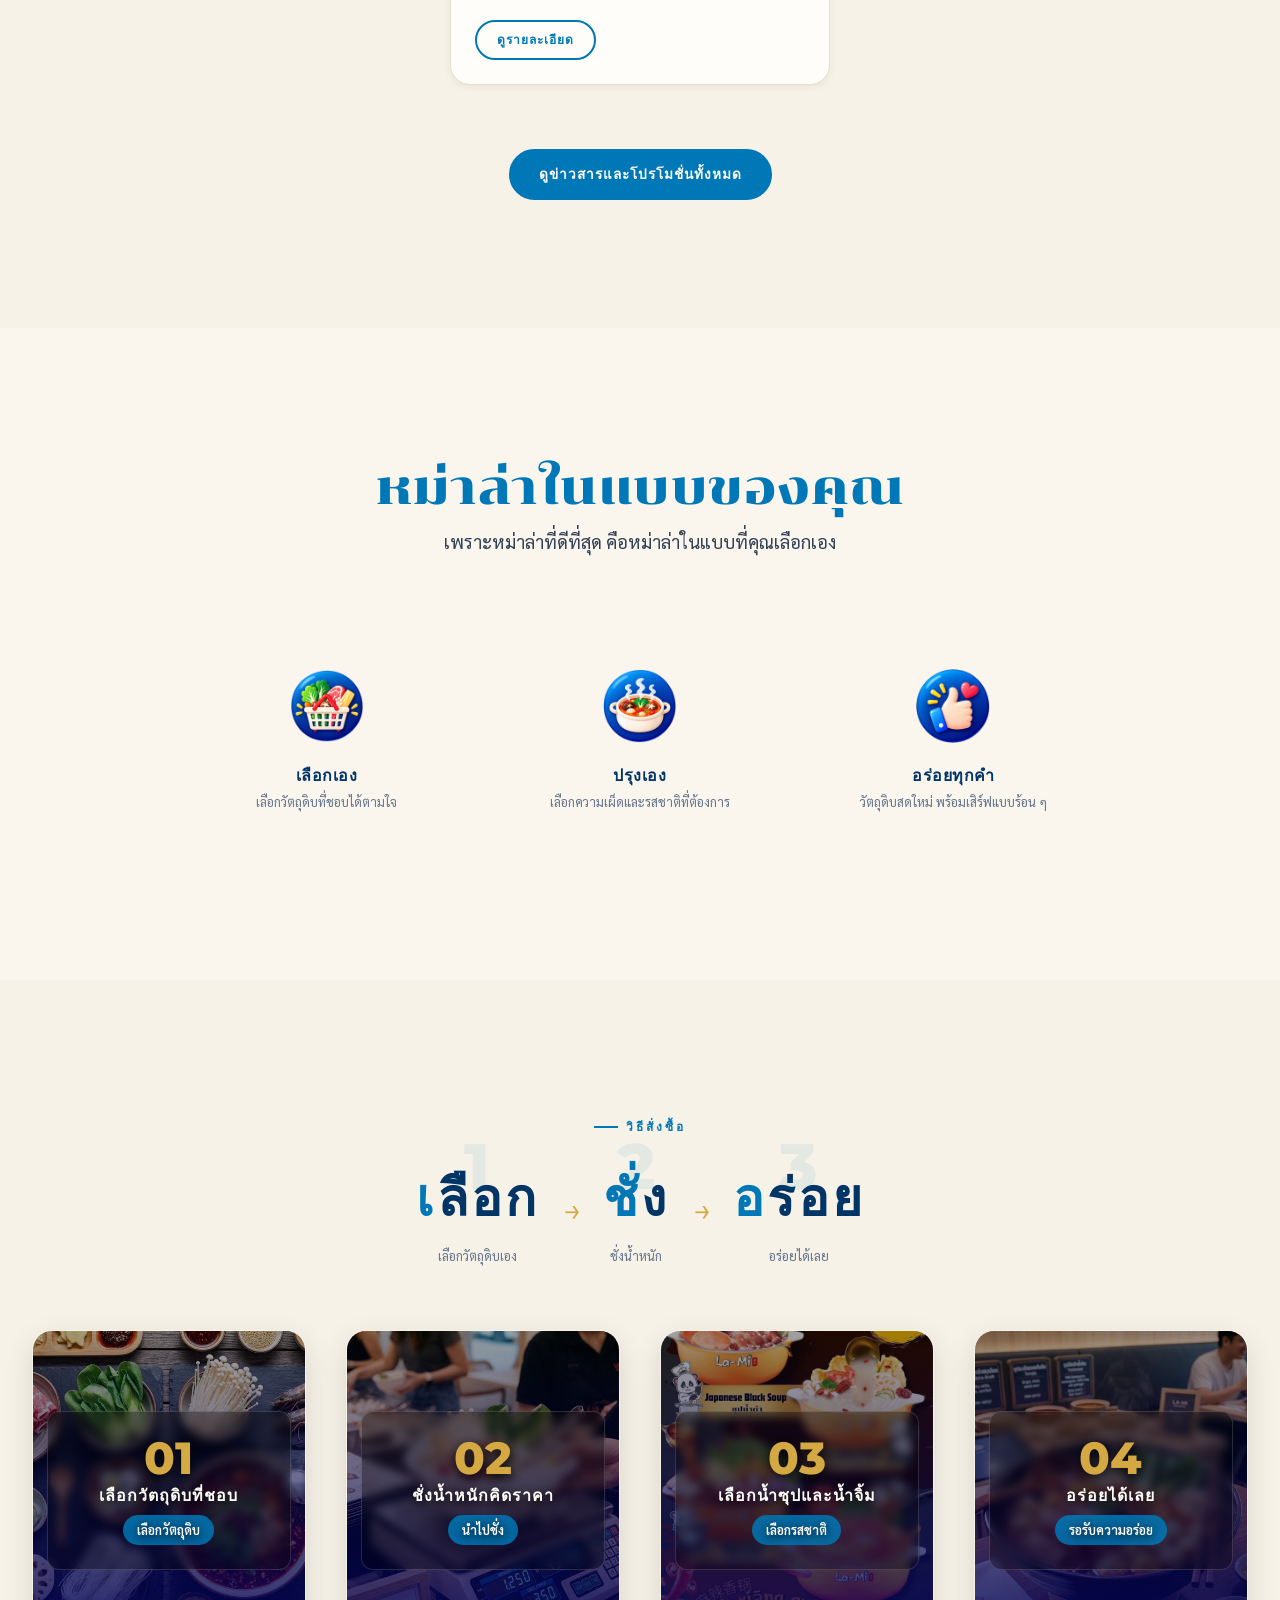
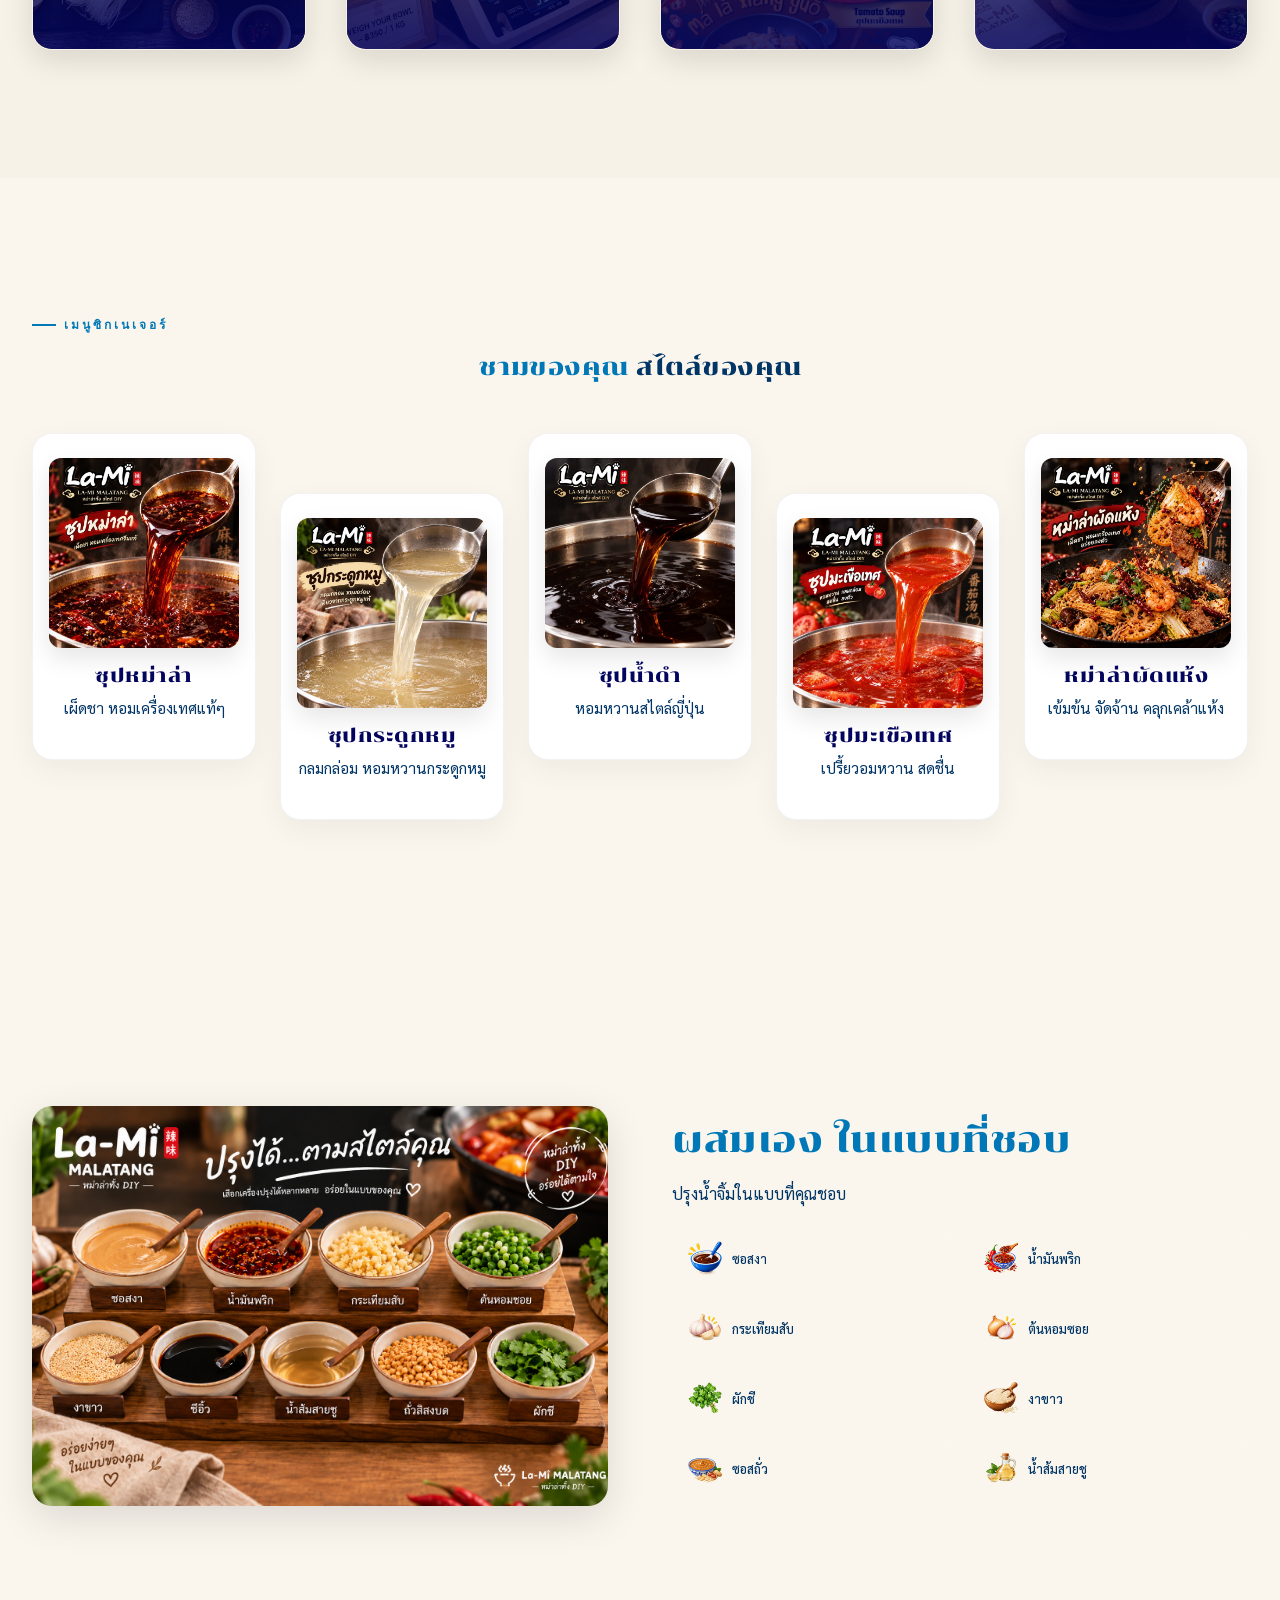
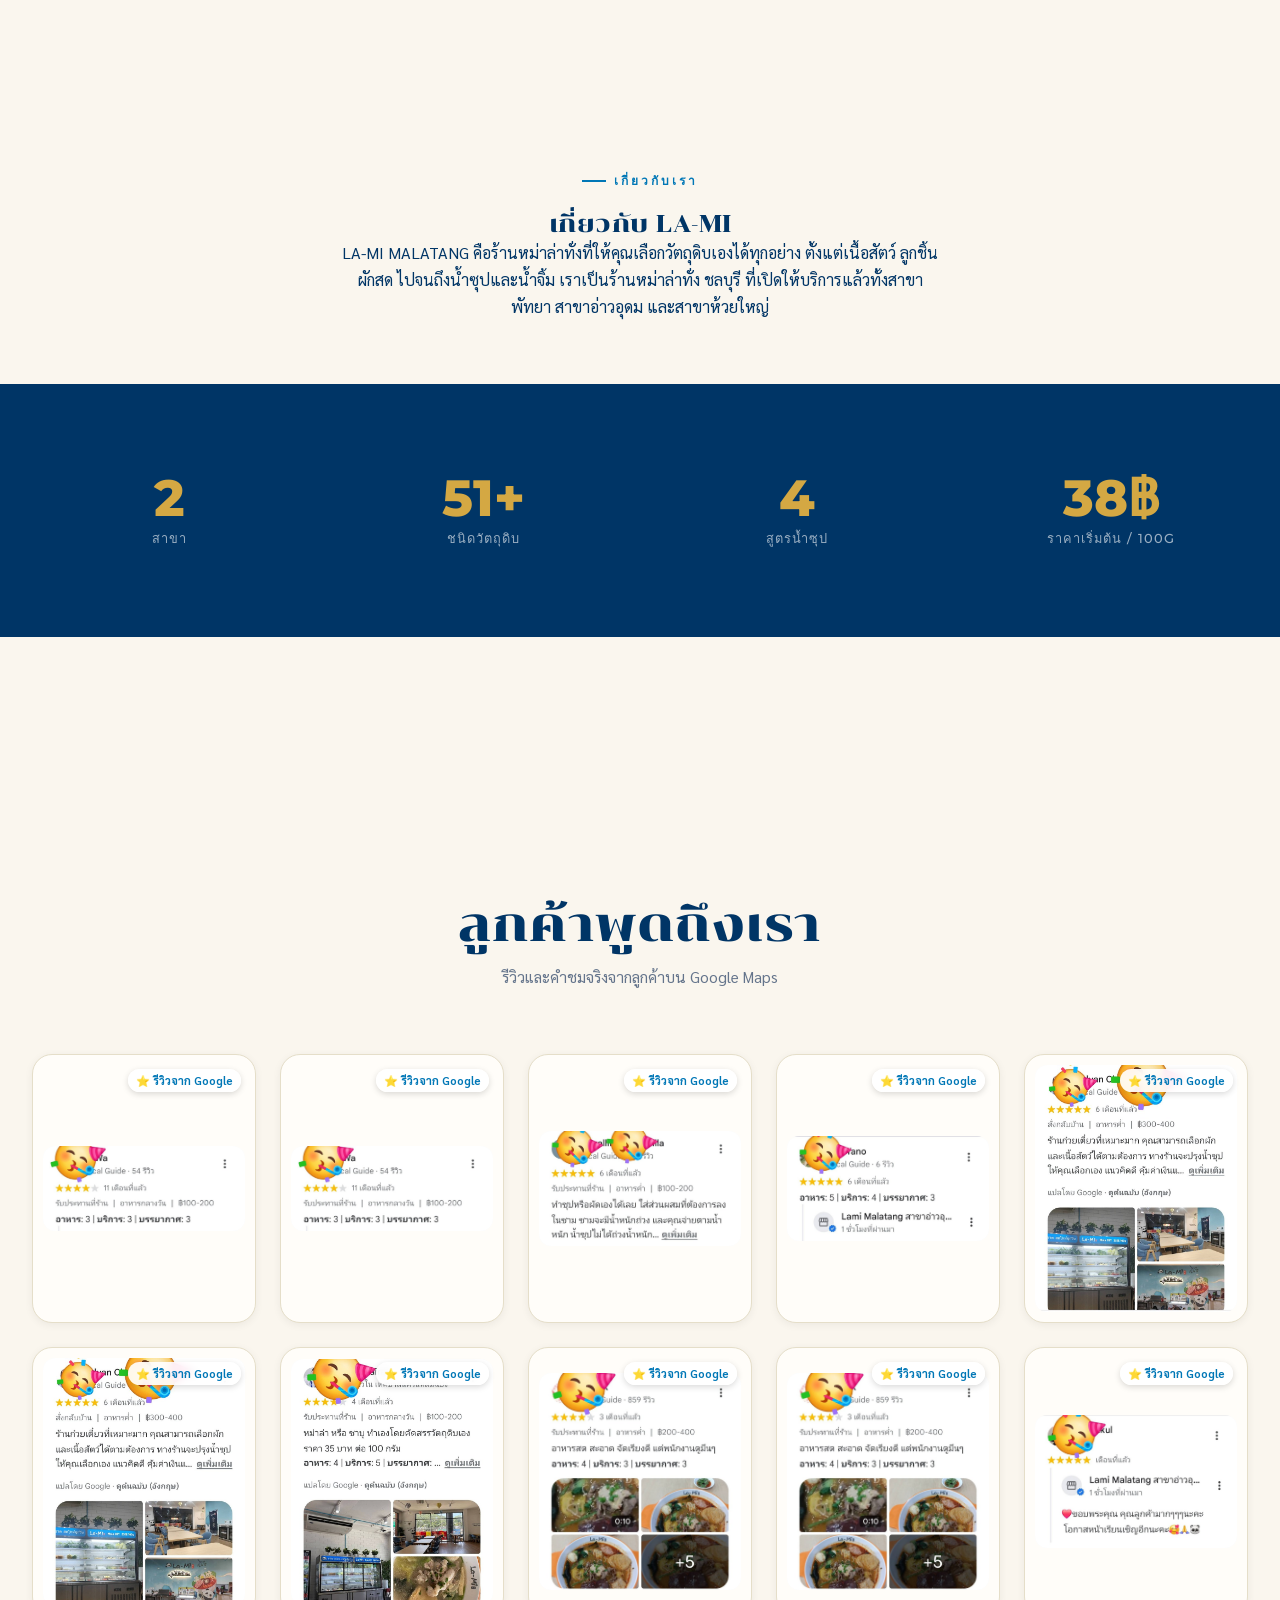
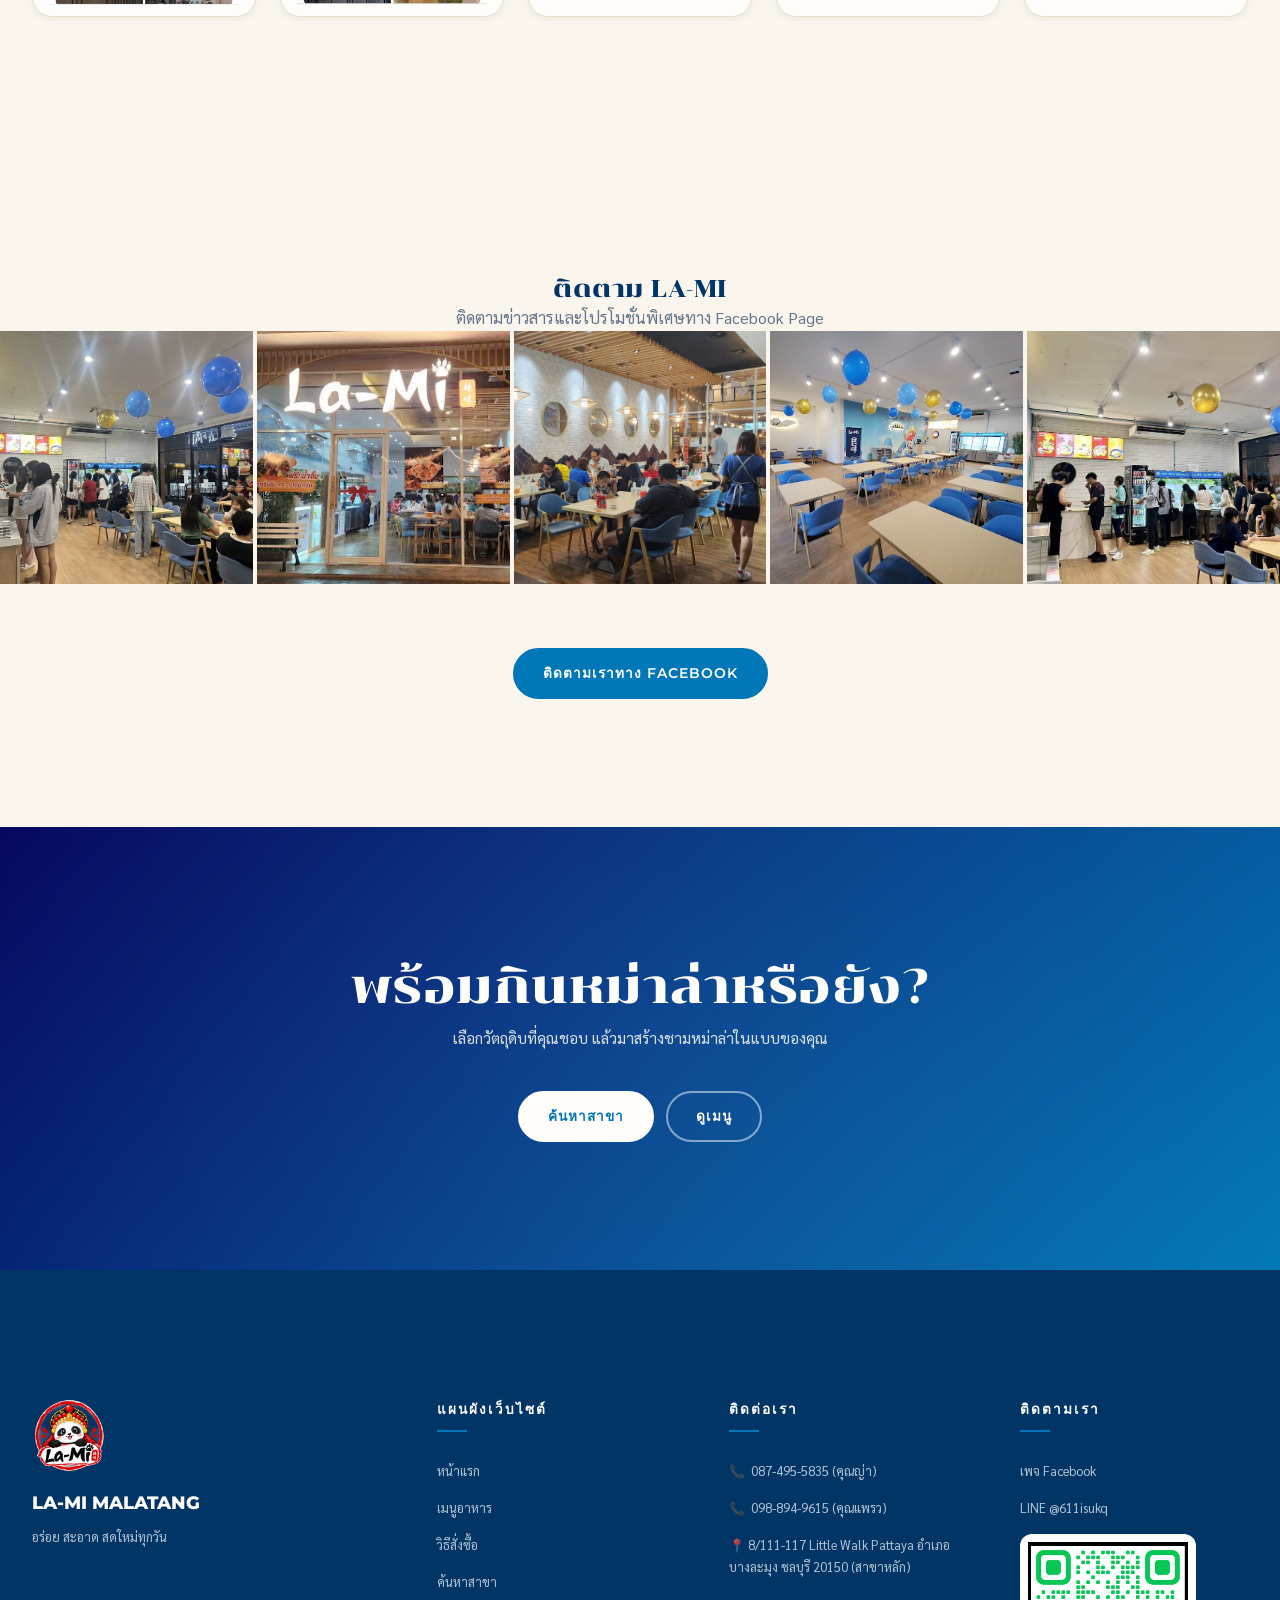
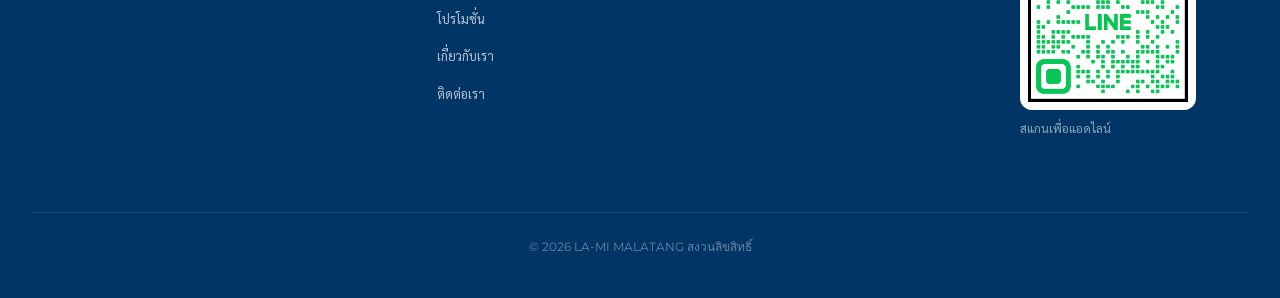
==== commit 4d49a298: "feat: announce Huai Yai as open and add the new customer promotion page - Huai Yai is now open: bran" ====
--- a/index.html
+++ b/index.html
@@ -3,14 +3,14 @@
 <head>
     <meta charset="UTF-8">
     <meta name="viewport" content="width=device-width, initial-scale=1.0">
-    <title data-i18n="doc_title_home">LA-MI MALATANG | ร้านหม่าล่าทั่ง DIY พัทยา - อ่าวอุดม - ห้วยใหญ่ ชลบุรี</title>
-    <meta name="description" content="LA-MI MALATANG ร้านหม่าล่าทั่ง DIY พัทยา - อ่าวอุดม - ห้วยใหญ่ ชลบุรี เลือกวัตถุดิบและน้ำซุปเองได้ ชั่งน้ำหนัก 45 บาท/100g ดูเมนู โปรโมชั่น และข้อมูลทุกสาขา">
+    <title data-i18n="doc_title_home">LA-MI MALATANG | ร้านหม่าล่าทั่ง พัทยา - อ่าวอุดม - ห้วยใหญ่ ชลบุรี</title>
+    <meta name="description" content="LA-MI MALATANG ร้านหม่าล่าทั่ง พัทยา - อ่าวอุดม - ห้วยใหญ่ ชลบุรี เลือกวัตถุดิบและน้ำซุปเองได้ ชั่งน้ำหนัก 45 บาท/100g ดูเมนู โปรโมชั่น และข้อมูลทุกสาขา">
     <link rel="icon" href="/favicon.ico" sizes="any">
     <link rel="icon" type="image/png" sizes="48x48" href="/assets/images/favicon-48.png">
     <link rel="icon" type="image/png" sizes="96x96" href="/assets/images/favicon-96.png">
     <link rel="icon" type="image/png" sizes="192x192" href="/assets/images/icon-192.png">
     <link rel="apple-touch-icon" sizes="180x180" href="/assets/images/apple-touch-icon.png">
-    <link rel="stylesheet" href="/assets/css/styles.css?v=20260927a">
+    <link rel="stylesheet" href="/assets/css/styles.css?v=20261006c">
     <link rel="canonical" href="https://www.la-mi-malatang.com/">
     <meta name="robots" content="index, follow, max-image-preview:large">
     <meta name="theme-color" content="#0077B6">
@@ -21,13 +21,13 @@
     <meta property="og:locale" content="th_TH">
     <meta property="og:locale:alternate" content="en_US">
     <meta property="og:url" content="https://www.la-mi-malatang.com/">
-    <meta property="og:title" content="LA-MI MALATANG | ร้านหม่าล่าทั่ง DIY พัทยา - อ่าวอุดม - ห้วยใหญ่ ชลบุรี">
-    <meta property="og:description" content="LA-MI MALATANG ร้านหม่าล่าทั่ง DIY พัทยา - อ่าวอุดม - ห้วยใหญ่ ชลบุรี เลือกวัตถุดิบและน้ำซุปเองได้ ชั่งน้ำหนัก 45 บาท/100g ดูเมนู โปรโมชั่น และข้อมูลทุกสาขา">
+    <meta property="og:title" content="LA-MI MALATANG | ร้านหม่าล่าทั่ง พัทยา - อ่าวอุดม - ห้วยใหญ่ ชลบุรี">
+    <meta property="og:description" content="LA-MI MALATANG ร้านหม่าล่าทั่ง พัทยา - อ่าวอุดม - ห้วยใหญ่ ชลบุรี เลือกวัตถุดิบและน้ำซุปเองได้ ชั่งน้ำหนัก 45 บาท/100g ดูเมนู โปรโมชั่น และข้อมูลทุกสาขา">
     <meta property="og:image" content="https://www.la-mi-malatang.com/assets/images/hero_mala_bowl.jpg">
     <meta property="og:image:alt" content="LA-MI MALATANG หม่าล่าทั่ง">
     <meta name="twitter:card" content="summary_large_image">
-    <meta name="twitter:title" content="LA-MI MALATANG | ร้านหม่าล่าทั่ง DIY พัทยา - อ่าวอุดม - ห้วยใหญ่ ชลบุรี">
-    <meta name="twitter:description" content="LA-MI MALATANG ร้านหม่าล่าทั่ง DIY พัทยา - อ่าวอุดม - ห้วยใหญ่ ชลบุรี เลือกวัตถุดิบและน้ำซุปเองได้ ชั่งน้ำหนัก 45 บาท/100g ดูเมนู โปรโมชั่น และข้อมูลทุกสาขา">
+    <meta name="twitter:title" content="LA-MI MALATANG | ร้านหม่าล่าทั่ง พัทยา - อ่าวอุดม - ห้วยใหญ่ ชลบุรี">
+    <meta name="twitter:description" content="LA-MI MALATANG ร้านหม่าล่าทั่ง พัทยา - อ่าวอุดม - ห้วยใหญ่ ชลบุรี เลือกวัตถุดิบและน้ำซุปเองได้ ชั่งน้ำหนัก 45 บาท/100g ดูเมนู โปรโมชั่น และข้อมูลทุกสาขา">
     <meta name="twitter:image" content="https://www.la-mi-malatang.com/assets/images/hero_mala_bowl.jpg">
 
     <!-- STRUCTURED DATA (Schema.org / JSON-LD) -->
@@ -187,7 +187,7 @@
       "@id": "https://www.la-mi-malatang.com/branches/huai-yai#restaurant",
       "name": "LA-MI MALATANG HUAI YAI",
       "alternateName": "ลามิ หม่าล่าทั่ง สาขาห้วยใหญ่",
-      "image": "https://www.la-mi-malatang.com/assets/images/branches/branch_huaiyai_opening.jpg",
+      "image": "https://www.la-mi-malatang.com/assets/images/promo/huaiyai_now_open.jpg",
       "url": "https://www.la-mi-malatang.com/branches/huai-yai",
       "telephone": "+66988949615",
       "priceRange": "฿฿",
@@ -218,6 +218,22 @@
       "sameAs": [
         "https://www.facebook.com/profile.php?id=61594070054487",
         "https://lin.ee/z2csSbv"
+      ],
+      "openingHoursSpecification": [
+        {
+          "@type": "OpeningHoursSpecification",
+          "dayOfWeek": [
+            "Monday",
+            "Tuesday",
+            "Wednesday",
+            "Thursday",
+            "Friday",
+            "Saturday",
+            "Sunday"
+          ],
+          "opens": "11:00",
+          "closes": "21:00"
+        }
       ]
     }
   ]
@@ -290,8 +306,8 @@
         <div class="hero__overlay"></div>
         <div class="hero__content">
             <div class="hero__text">
-                <div class="badge badge--primary" data-i18n="hero_badge">🩵 MALA DIY</div>
-                <h1><span class="hero__h1-kicker" data-i18n="hero_h1_kicker">ร้านหม่าล่าทั่ง DIY พัทยา · อ่าวอุดม · ห้วยใหญ่ ชลบุรี</span><span data-i18n="hero_title_1">เลือกเอง </span><span class="text-primary" data-i18n="hero_title_accent">อร่อย</span><span data-i18n="hero_title_2">ในแบบของคุณ</span></h1>
+                <div class="badge badge--primary" data-i18n="hero_badge">🔥 หม่าล่าทั่ง</div>
+                <h1><span class="hero__h1-kicker" data-i18n="hero_h1_kicker">ร้านหม่าล่าทั่ง พัทยา · อ่าวอุดม · ห้วยใหญ่</span><span data-i18n="hero_title_1">เลือกเอง </span><span class="text-primary" data-i18n="hero_title_accent">อร่อย</span><span data-i18n="hero_title_2">ในแบบของคุณ</span></h1>
                 <p class="hero__subtitle" data-i18n="hero_subtitle">เลือกวัตถุดิบที่ชอบ ปรุงรสในแบบที่ใช่ แล้วอร่อยกับหม่าล่าที่เป็นสไตล์ของคุณเอง</p>
                 <div class="hero__price">
                     <span class="hero__price-amount">45</span>
@@ -303,6 +319,7 @@
                 </div>
                 <div class="hero__contact">
                     <a href="tel:0874955835">📞 <span data-i18n="phone_main">087-495-5835 (คุณญ่า)</span></a>
+                    <a href="tel:0988949615">📞 <span data-i18n="phone_huaiyai">098-894-9615 (คุณแพรว)</span></a>
                     <a href="https://www.facebook.com/profile.php?id=100093087823403" target="_blank" rel="noopener" data-i18n="contact_fb">💬 เพจ Facebook</a>
                 </div>
             </div>
@@ -502,7 +519,7 @@
         <div class="container text-center">
             <div class="section-label" data-i18n="about_label">ABOUT US</div>
             <h2 data-i18n="about_title">ABOUT LA-MI</h2>
-            <p style="max-width: 600px; margin: 0 auto var(--space-xl);" data-i18n="about_desc">LA-MI MALATANG คือร้านหม่าล่าทั่ง DIY ที่ให้คุณเลือกวัตถุดิบเองได้ทุกอย่าง ตั้งแต่เนื้อสัตว์ ลูกชิ้น ผักสด ไปจนถึงน้ำซุปและน้ำจิ้ม เราเป็นร้านหม่าล่าทั่ง ชลบุรี ที่เปิดให้บริการแล้วทั้งสาขาพัทยาและสาขาอ่าวอุดม และกำลังจะเปิดสาขาห้วยใหญ่เร็วๆ นี้</p>
+            <p style="max-width: 600px; margin: 0 auto var(--space-xl);" data-i18n="about_desc">LA-MI MALATANG คือร้านหม่าล่าทั่งที่ให้คุณเลือกวัตถุดิบเองได้ทุกอย่าง ตั้งแต่เนื้อสัตว์ ลูกชิ้น ผักสด ไปจนถึงน้ำซุปและน้ำจิ้ม เราเป็นร้านหม่าล่าทั่ง ชลบุรี ที่เปิดให้บริการแล้วทั้งสาขาพัทยา สาขาอ่าวอุดม และสาขาห้วยใหญ่</p>
         </div>
         <div class="section--dark" style="padding: var(--space-xl) 0; margin-top: var(--space-lg);">
             <div class="container">
@@ -636,7 +653,7 @@
                     <ul>
                         <li><a href="tel:0874955835">📞 <span data-i18n="phone_main">087-495-5835 (คุณญ่า)</span></a></li>
                         <li><a href="tel:0988949615">📞 <span data-i18n="phone_huaiyai">098-894-9615 (คุณแพรว)</span></a></li>
-                        <li><a href="https://maps.google.com/?q=8/111-117+Little+Walk+Pattaya+Amphoe+Bang+Lamung+Thailand+Chon+Buri+20150" target="_blank" rel="noopener" data-i18n="footer_address">📍 8/111-117 Little Walk Pattaya อำเภอบางละมุง ชลบุรี 20150</a></li>
+                        <li><a href="https://maps.google.com/?q=8/111-117+Little+Walk+Pattaya+Amphoe+Bang+Lamung+Thailand+Chon+Buri+20150" target="_blank" rel="noopener" data-i18n="footer_address">📍 8/111-117 Little Walk Pattaya อำเภอบางละมุง ชลบุรี 20150 (สาขาหลัก)</a></li>
                     </ul>
                 </div>
                 <div class="footer__col">
@@ -657,8 +674,8 @@
         </div>
     </footer>
 
-    <script src="/assets/js/i18n.js?v=20260927a"></script>
-    <script src="/assets/js/news.js?v=20260927a"></script>
+    <script src="/assets/js/i18n.js?v=20261006f"></script>
+    <script src="/assets/js/news.js?v=20261006b"></script>
     <script src="/assets/js/app.js?v=20260923a"></script>
 </body>
 </html>
--- a/assets/css/styles.css
+++ b/assets/css/styles.css
@@ -668,8 +668,9 @@
 }
 .hero__contact {
     display: flex;
-    align-items: center;
-    gap: var(--space-md);
+    flex-wrap: wrap;
+    align-items: center;
+    gap: 8px var(--space-md);
     animation: fadeInUp 0.6s var(--ease) 1.2s both;
 }
 .hero__contact a {
@@ -1427,7 +1428,7 @@
     color: var(--clr-body);
 }
 .branch-copy__facts li::before {
-    content: '¹3';
+    content: '✓';
     position: absolute;
     left: 0;
     color: var(--clr-primary);
@@ -2366,3 +2367,30 @@
 
 /* No-scroll class for body when mobile menu is open */
 body.no-scroll { overflow: hidden; }
+
+/* ---------- PROMOTION DETAIL PAGE ---------- */
+.promo-detail__welcome {
+    display: block;
+    width: min(520px, 100%);
+    height: auto;
+    margin: var(--space-lg) auto 0;
+}
+/* Posters keep their full shape instead of the branch 4:3 crop */
+.promo-detail .branch-detail__media img {
+    aspect-ratio: auto;
+    object-fit: contain;
+    max-width: 480px;
+    margin: 0 auto;
+    display: block;
+}
+.promo-detail .branch-detail__info > h2 {
+    margin-bottom: var(--space-sm);
+}
+/* White-background artwork blends into the tinted page hero */
+.promo-detail__welcome { mix-blend-mode: multiply; }
+
+/* News lists: fixed-width cards, centred when there are only one or two */
+.promo-grid[data-news-list] {
+    grid-template-columns: repeat(auto-fit, minmax(min(300px, 100%), 380px));
+    justify-content: center;
+}
